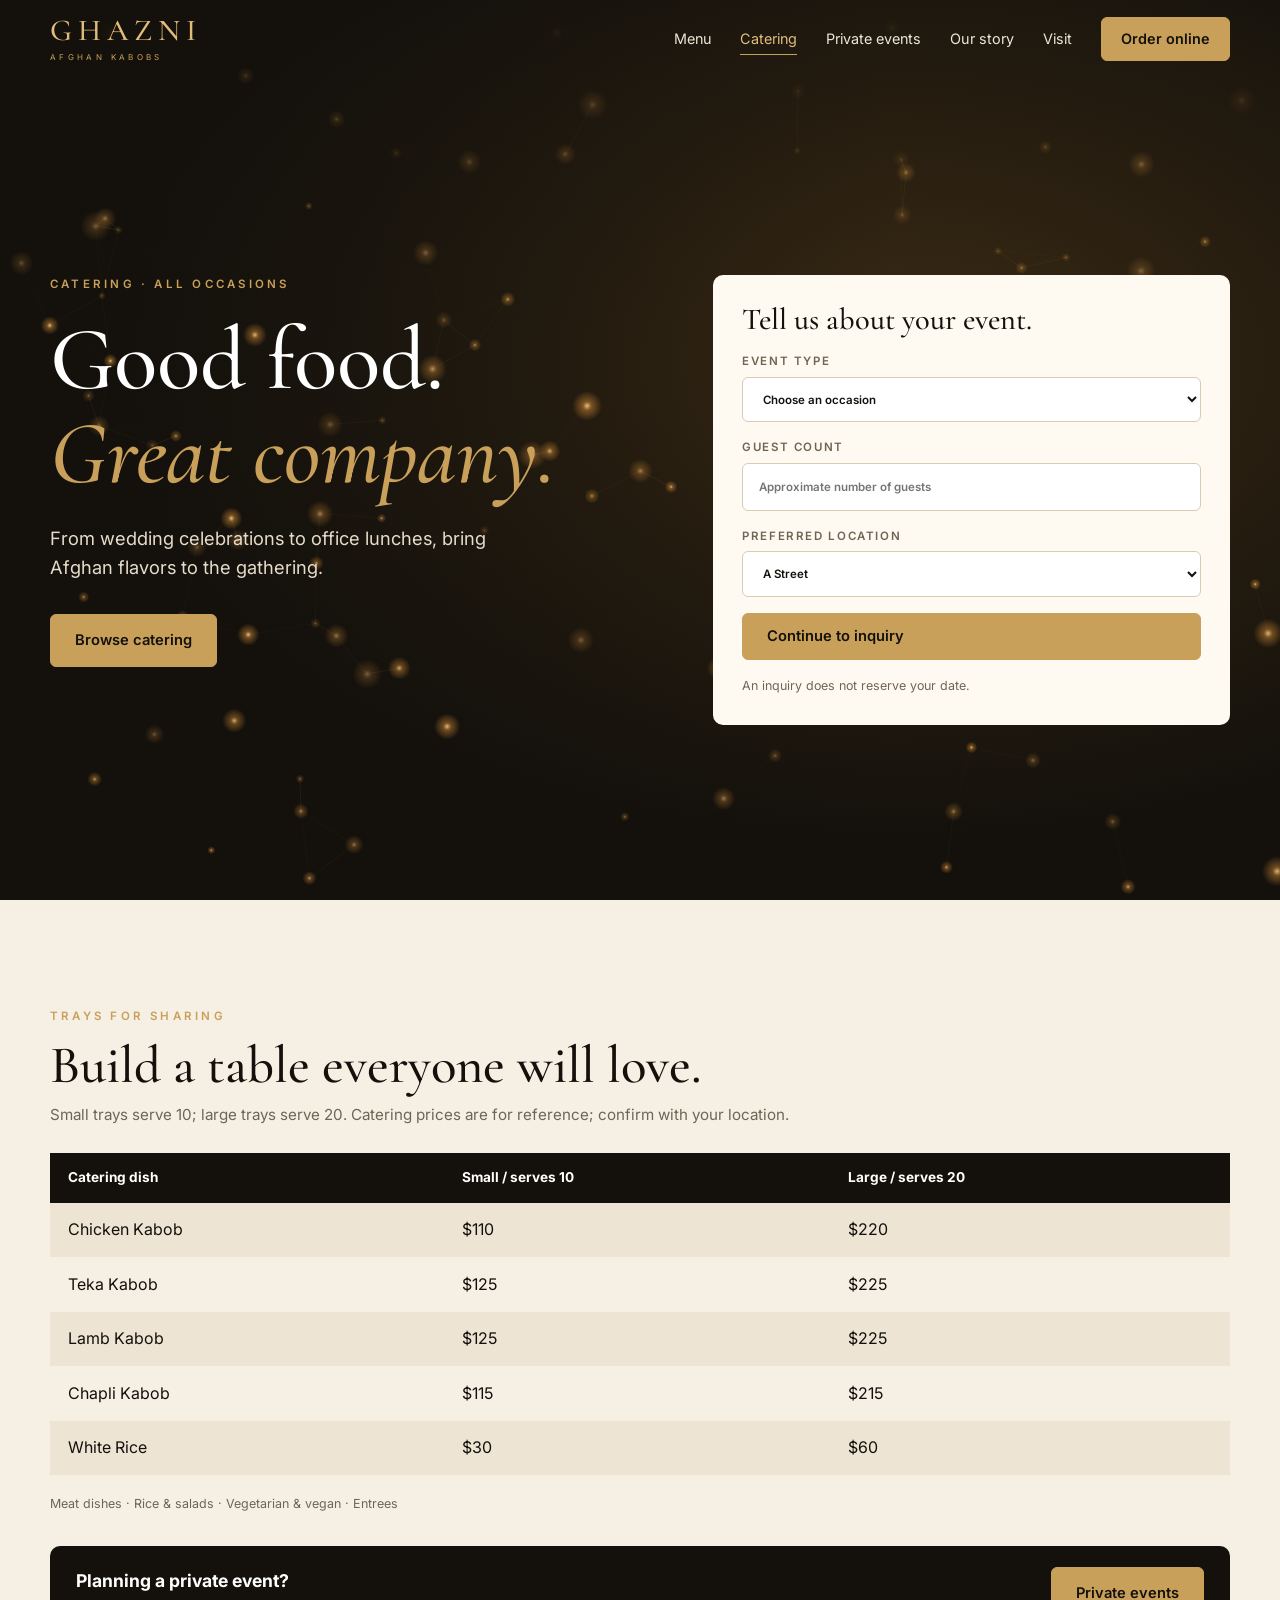
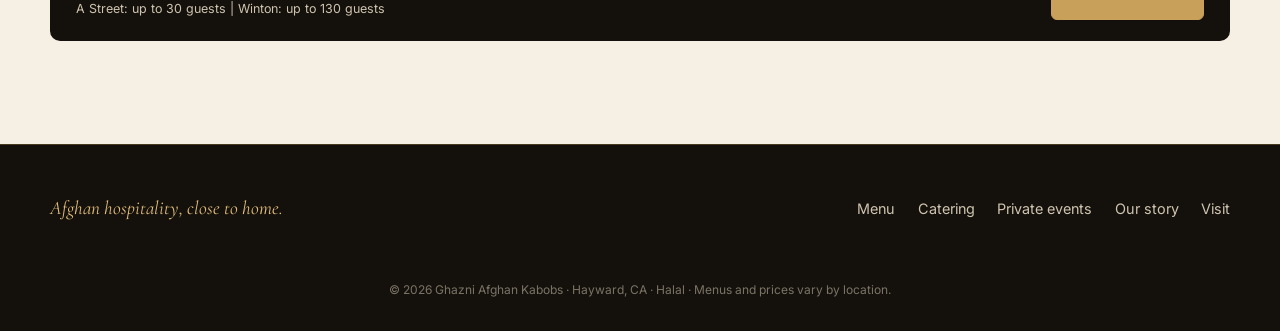
==== catering.html @ 8ced8636 "Build Ghazni Afghan Kabobs website: home, menu, catering, private events Co-Authored-By: Claude Sonn" ====
<!doctype html><html lang="en"><head><meta charset="utf-8"><meta name="viewport" content="width=device-width,initial-scale=1">
<title>Catering | Ghazni Afghan Kabobs, Hayward</title><meta name="description" content="Afghan catering for weddings, office lunches and family gatherings. Small trays serve 10, large trays serve 20."><meta name="theme-color" content="#14110c">
<link rel="preconnect" href="https://fonts.googleapis.com"><link rel="preconnect" href="https://fonts.gstatic.com" crossorigin>
<link href="https://fonts.googleapis.com/css2?family=Cormorant+Garamond:ital,wght@0,500;0,600;1,500&family=Inter:wght@400;500;600&display=swap" rel="stylesheet">
<link rel="icon" href="data:image/svg+xml,%3Csvg xmlns=%27http://www.w3.org/2000/svg%27 viewBox=%270 0 32 32%27%3E%3Crect width=%2732%27 height=%2732%27 rx=%276%27 fill=%27%2314110c%27/%3E%3Cpath d=%27M16 4l3 9 9 3-9 3-3 9-3-9-9-3 9-3z%27 fill=%27%23c9a05a%27/%3E%3C/svg%3E"><link rel="stylesheet" href="css/style.css"></head><body data-page="catering"><main id="main">
<section class="hero"><canvas id="bg" aria-hidden="true"></canvas><div class="wrap grid" style="align-items:start"><div><span class="eyebrow">Catering · All occasions</span><h1>Good food.<br><em class="g">Great company.</em></h1><p class="lead">From wedding celebrations to office lunches, bring Afghan flavors to the gathering.</p><a class="btn btn-gold" href="#trays">Browse catering</a></div>
<form class="form rv" id="f" action="mailto:" onsubmit="return go(event)"><h3>Tell us about your event.</h3><label>Event type<select id="ev" required><option value="">Choose an occasion</option><option>Wedding</option><option>Office lunch</option><option>Birthday</option><option>Graduation</option><option>Family gathering</option><option>Other</option></select></label>
<label>Guest count<input id="gc" type="number" min="1" placeholder="Approximate number of guests" required></label><label>Preferred location<select id="lc"><option value="astreet">A Street</option><option value="winton">Winton Avenue</option></select></label>
<button class="btn btn-gold" type="submit">Continue to inquiry</button><p class="fine" id="msg">An inquiry does not reserve your date.</p></form></div></section>
<section id="trays"><div class="wrap"><span class="eyebrow">Trays for sharing</span><h2 style="margin:.6rem 0">Build a table everyone will love.</h2><p class="fine" style="margin-bottom:1.6rem;font-size:.95rem">Small trays serve 10; large trays serve 20. Catering prices are for reference; confirm with your location.</p>
<div style="overflow-x:auto"><table class="tray"><thead><tr><th>Catering dish</th><th>Small / serves 10</th><th>Large / serves 20</th></tr></thead><tbody><tr><td>Chicken Kabob</td><td>$110</td><td>$220</td></tr><tr><td>Teka Kabob</td><td>$125</td><td>$225</td></tr><tr><td>Lamb Kabob</td><td>$125</td><td>$225</td></tr><tr><td>Chapli Kabob</td><td>$115</td><td>$215</td></tr><tr><td>White Rice</td><td>$30</td><td>$60</td></tr></tbody></table></div>
<p class="fine" style="margin-top:1.2rem">Meat dishes · Rice &amp; salads · Vegetarian &amp; vegan · Entrees</p>
<div class="cta-bar"><div><b>Planning a private event?</b><br><span class="fine" style="color:#cfc4b0">A Street: up to 30 guests | Winton: up to 130 guests</span></div><a class="btn btn-gold" href="private-events.html">Private events</a></div></div></section></main>
<script src="js/config.js"></script><script src="js/site.js"></script><script>
/* Opens the visitor's email app addressed to nobody yet; swap for a real form endpoint when the restaurant provides one. */
function go(e){e.preventDefault();const L=GHAZNI.locations[document.getElementById('lc').value];
 document.getElementById('msg').innerHTML='Great, now please call <a href="tel:'+L.tel.replace(/\D/g,'')+'"><b>'+L.tel+'</b></a> ('+L.name+') with your date. An inquiry does not reserve your date.';return false}
</script></body></html>
---- css/style.css ----
:root{--ink:#14110c;--ink2:#1d1810;--gold:#c9a05a;--gold2:#e2bd7a;--cream:#f6efe4;--sand:#ede4d4;--muted:#6f6556;--line:rgba(201,160,90,.28);--serif:'Cormorant Garamond',Georgia,serif;--sans:'Inter',system-ui,sans-serif;--r:10px}
*{box-sizing:border-box;margin:0;padding:0}
html{scroll-behavior:smooth}
body{font-family:var(--sans);background:var(--cream);color:var(--ink);line-height:1.6;-webkit-font-smoothing:antialiased}
img,svg{max-width:100%;display:block}a{color:inherit}
.wrap{width:min(1180px,100% - 40px);margin-inline:auto}
.eyebrow{font-size:.72rem;letter-spacing:.28em;text-transform:uppercase;color:var(--gold);font-weight:600}
h1,h2,h3{font-family:var(--serif);font-weight:500;line-height:1.05}
h1{font-size:clamp(2.8rem,7vw,5.6rem)}h2{font-size:clamp(2rem,4.5vw,3.3rem)}h3{font-size:1.7rem}
em.g{font-style:italic;color:var(--gold)}
.skip{position:absolute;left:-999px}.skip:focus{left:10px;top:10px;background:#fff;padding:8px;z-index:99}
/* buttons */
.btn{display:inline-flex;align-items:center;gap:.5rem;padding:.85rem 1.5rem;border-radius:6px;font-weight:600;font-size:.92rem;text-decoration:none;border:1px solid var(--gold);transition:.25s;cursor:pointer;font-family:var(--sans)}
.btn-gold{background:var(--gold);color:var(--ink)}.btn-gold:hover{background:var(--gold2);box-shadow:0 0 28px rgba(226,189,122,.45);transform:translateY(-2px)}
.btn-line{background:transparent;color:var(--gold2)}.btn-line:hover{background:rgba(201,160,90,.14)}
.light .btn-line{color:var(--ink);border-color:var(--ink)}
/* header */
.hdr{position:fixed;inset:0 0 auto;z-index:50;transition:.3s}
.hdr.solid{background:rgba(20,17,12,.88);backdrop-filter:blur(14px);border-bottom:1px solid var(--line)}
.hdr .wrap{display:flex;align-items:center;justify-content:space-between;height:78px}
.logo{text-decoration:none;color:var(--gold2);line-height:1}
.logo b{display:block;font-family:var(--serif);font-weight:500;font-size:1.9rem;letter-spacing:.2em}
.logo small{font-size:.5rem;letter-spacing:.42em;color:var(--gold)}
.nav{display:flex;gap:1.8rem;align-items:center}
.nav a{color:#efe6d5;text-decoration:none;font-size:.9rem;position:relative;padding:.3rem 0}
.nav a::after{content:"";position:absolute;left:0;bottom:0;height:1px;width:0;background:var(--gold);transition:.3s}
.nav a:hover::after,.nav a[aria-current]::after{width:100%}
.nav a[aria-current]{color:var(--gold2)}
.burger{display:none;background:none;border:0;width:44px;height:44px;cursor:pointer}
.burger span{display:block;width:24px;height:2px;background:var(--gold2);margin:5px auto;transition:.3s}
@media(max-width:900px){.burger{display:block}
.nav{position:fixed;inset:78px 0 auto;background:var(--ink);flex-direction:column;padding:1.5rem 20px 2rem;gap:1.2rem;transform:translateY(-130%);transition:.35s;border-bottom:1px solid var(--line)}
.nav.open{transform:none}.nav a{font-size:1.1rem}}
/* hero */
.hero{position:relative;min-height:100svh;background:radial-gradient(ellipse at 70% 40%,#3a2a14 0%,var(--ink) 62%);color:#fff;display:flex;align-items:center;overflow:hidden;isolation:isolate}
.hero.short{min-height:56svh;padding-top:90px}
#bg{position:absolute;inset:0;width:100%;height:100%;z-index:-1}
.hero::before{content:"";position:absolute;inset:0;z-index:-1;background:linear-gradient(90deg,rgba(20,17,12,.85),transparent 70%)}
.hero .grid{display:grid;grid-template-columns:1.1fr .9fr;gap:2rem;align-items:center;padding-top:100px}
.hero p.lead{font-size:1.15rem;color:#e6dccb;max-width:30rem;margin:1.4rem 0 2rem}
.hero .cta{display:flex;gap:.9rem;flex-wrap:wrap}
.hero .eyebrow{display:block;margin-bottom:1.2rem}
.star{width:min(440px,90%);margin-inline:auto;filter:drop-shadow(0 0 40px rgba(201,160,90,.35))}
.star .spin{transform-origin:200px 200px;animation:spin 90s linear infinite}
.star .spin2{transform-origin:200px 200px;animation:spin 140s linear infinite reverse}
@keyframes spin{to{transform:rotate(360deg)}}
.hud{position:absolute;right:20px;bottom:24px;font:500 .68rem/1.5 ui-monospace,monospace;color:var(--gold);opacity:.7;letter-spacing:.12em;text-align:right}
.hud i{display:inline-block;width:7px;height:7px;border-radius:50%;background:#6ad28a;margin-right:6px;box-shadow:0 0 8px #6ad28a;animation:pulse 2s infinite}
@keyframes pulse{50%{opacity:.3}}
@media(max-width:900px){.hero .grid{grid-template-columns:1fr}.star{width:220px;order:-1;margin:0}.hud{display:none}}
.strip{background:var(--ink2);border-block:1px solid var(--line);color:#e6dccb}
.strip .wrap{display:grid;grid-template-columns:repeat(3,1fr);text-align:center}
.strip div{padding:1.1rem;font-size:.88rem;border-right:1px solid var(--line)}.strip div:last-child{border:0}
.strip b{color:var(--gold2);font-weight:600}
@media(max-width:700px){.strip .wrap{grid-template-columns:1fr}.strip div{border:0;border-bottom:1px solid var(--line)}}
/* sections */
section{padding:clamp(3.5rem,8vw,6.5rem) 0}
.dark{background:var(--ink);color:#f2e9d8}
.sec-head{display:flex;justify-content:space-between;align-items:flex-end;gap:1rem;flex-wrap:wrap;margin-bottom:2.4rem}
.sec-head .eyebrow{display:block;margin-bottom:.8rem}
.link{color:var(--ink);font-weight:600;font-size:.9rem;text-decoration:underline;text-underline-offset:5px;text-decoration-color:var(--gold)}
.dark .link{color:var(--gold2)}
/* dish cards */
.dishes{display:grid;grid-template-columns:repeat(4,1fr);gap:1.4rem}
@media(max-width:900px){.dishes{grid-template-columns:repeat(2,1fr)}}@media(max-width:520px){.dishes{grid-template-columns:1fr}}
.dish{background:#fffaf1;border:1px solid #e5d9c3;border-radius:var(--r);overflow:hidden;transition:.3s}
.dish:hover{transform:translateY(-6px);box-shadow:0 18px 40px rgba(60,40,10,.18),0 0 0 1px var(--gold)}
.ph{aspect-ratio:4/3;position:relative;background:radial-gradient(circle at 50% 55%,#5a3c18,#1b140b 70%);display:grid;place-items:center;overflow:hidden}
.ph img{position:absolute;inset:0;width:100%;height:100%;object-fit:cover}
.ph svg{width:46%;opacity:.55;color:var(--gold)}
.dish .body{padding:1rem 1.1rem 1.2rem}
.row{display:flex;justify-content:space-between;gap:.6rem;align-items:baseline}
.dish h3{font-size:1.35rem}.price{font-weight:600;font-variant-numeric:tabular-nums}
.dish p{font-size:.86rem;color:var(--muted);margin-top:.2rem}
.tag{display:inline-block;margin-top:.55rem;font-size:.7rem;padding:.2rem .6rem;border-radius:99px;background:#dfe8d5;color:#40582f;font-weight:600}
.note{text-align:center;color:var(--muted);font-size:.82rem;margin-top:1.4rem}
/* promo split */
.split{display:grid;grid-template-columns:1fr 1fr}
.promo{position:relative;min-height:380px;padding:2.6rem;display:flex;flex-direction:column;justify-content:flex-end;gap:.6rem;color:#fff;overflow:hidden;background:radial-gradient(circle at 30% 20%,#4a3216,#14110c 70%)}
.promo:nth-child(2){background:radial-gradient(circle at 70% 20%,#3b2c22,#100d09 70%)}
.promo::before{content:"";position:absolute;inset:0;background:repeating-linear-gradient(45deg,transparent 0 22px,rgba(201,160,90,.06) 22px 23px),repeating-linear-gradient(-45deg,transparent 0 22px,rgba(201,160,90,.06) 22px 23px)}
.promo>*{position:relative}.promo p{color:#e0d5c2;max-width:26rem}.promo .meta{font-size:.78rem;color:var(--gold2);margin-top:.5rem}
@media(max-width:800px){.split{grid-template-columns:1fr}}
.story{text-align:center;background:var(--sand)}
.story p{max-width:36rem;margin:1rem auto 1.2rem;color:var(--muted)}
.orn{width:220px;margin:0 auto 1.4rem;color:var(--gold)}
/* location cards */
.locs{display:grid;grid-template-columns:1fr 1fr;gap:1.6rem}
@media(max-width:800px){.locs{grid-template-columns:1fr}}
.loc{background:#fffaf1;border:1px solid #e5d9c3;border-radius:var(--r);overflow:hidden;display:flex;flex-direction:column}
.loc .ph{aspect-ratio:16/8}
.loc .body{padding:1.5rem;display:flex;flex-direction:column;gap:.4rem;flex:1}
.loc h3{font-size:2rem}.loc address{font-style:normal;color:var(--muted)}
.loc .tel{font-weight:600;text-decoration:none}
.loc em{color:var(--muted)}
table.hrs{border-collapse:collapse;font-size:.88rem;margin:.6rem 0 1rem;width:100%}
.hrs td{padding:.28rem 0;border-bottom:1px dashed #e0d3bb}.hrs td:last-child{text-align:right}
.hrs tr.today{color:var(--gold);font-weight:700}
.open{display:inline-flex;gap:.45rem;align-items:center;font-size:.78rem;font-weight:600;margin-bottom:.3rem}
.open i{width:8px;height:8px;border-radius:50%;background:#aaa}.open.on i{background:#2fae5e;box-shadow:0 0 8px #2fae5e}.open.on{color:#1f7d44}
.actions{display:flex;gap:.7rem;flex-wrap:wrap;margin-top:auto}
.loc .btn-line{color:var(--ink);border-color:var(--ink)}
/* menu page */
.seg{display:inline-flex;border:1px solid var(--ink);border-radius:6px;overflow:hidden;margin:1.4rem 0}
.seg button{padding:.8rem 1.6rem;border:0;background:transparent;font:600 .92rem var(--sans);cursor:pointer}
.seg button[aria-pressed=true]{background:var(--ink);color:#fff}
.mgrid{display:grid;grid-template-columns:240px 1fr;gap:2.5rem;align-items:start}
@media(max-width:800px){.mgrid{grid-template-columns:1fr}}
.side{background:var(--sand);padding:1.2rem;border-radius:var(--r);position:sticky;top:96px}
@media(max-width:800px){.side{position:static;display:flex;gap:.5rem;overflow-x:auto}}
.side button{display:block;width:100%;text-align:left;padding:.7rem .9rem;border:0;background:transparent;border-radius:6px;font:500 .95rem var(--sans);cursor:pointer;white-space:nowrap}
.side button[aria-pressed=true]{background:var(--ink);color:#fff}
.search{width:100%;padding:.9rem 1rem;border:1px solid #d8ccb4;border-radius:6px;background:#fffaf1;font:inherit;margin-bottom:1.4rem}
.item{display:grid;grid-template-columns:96px 1fr auto;gap:1rem;padding:1.1rem 0;border-bottom:1px solid #ddd0b8;align-items:center}
.item .ph{aspect-ratio:1;border-radius:8px}
.item h3{font-size:1.45rem}.item p{color:var(--muted);font-size:.9rem}
@media(max-width:520px){.item{grid-template-columns:72px 1fr auto}}
.empty{padding:2rem 0;color:var(--muted)}
.cta-bar{background:var(--ink);color:#fff;border-radius:var(--r);padding:1.3rem 1.6rem;display:flex;justify-content:space-between;align-items:center;gap:1rem;flex-wrap:wrap;margin-top:2rem}
.cta-bar b{font-size:1.1rem}
/* tables, forms */
table.tray{width:100%;border-collapse:collapse}
.tray th{background:var(--ink);color:#fff;text-align:left;padding:.9rem 1.1rem;font-size:.85rem}
.tray td{padding:.9rem 1.1rem}.tray tbody tr:nth-child(odd){background:var(--sand)}
.form{background:#fffaf1;color:var(--ink);padding:1.8rem;border-radius:var(--r);display:grid;gap:1rem}
.form h3{font-size:1.9rem}
label{font-size:.72rem;letter-spacing:.14em;text-transform:uppercase;font-weight:600;color:var(--muted);display:grid;gap:.4rem}
input,select,textarea{padding:.85rem 1rem;border:1px solid #d8ccb4;border-radius:6px;font:inherit;background:#fff;color:var(--ink);width:100%}
input:focus,select:focus,textarea:focus,.btn:focus-visible,button:focus-visible,a:focus-visible{outline:2px solid var(--gold);outline-offset:2px}
.fine{font-size:.78rem;color:var(--muted)}
.cap{display:grid;grid-template-columns:1fr 1fr;gap:1.6rem}
@media(max-width:800px){.cap{grid-template-columns:1fr}}
.capc{background:var(--ink);color:#fff;border-radius:var(--r);padding:2.2rem;border:1px solid var(--line)}
.num{font-family:var(--serif);font-style:italic;font-size:6rem;line-height:1;color:var(--gold)}
.capc p{color:#d8cdb9;margin:.6rem 0 1.4rem}.capc .tel{display:block;font-weight:700;margin-bottom:.6rem}
.two{display:grid;grid-template-columns:1.1fr .9fr;gap:3rem;align-items:center}
@media(max-width:900px){.two{grid-template-columns:1fr}}
/* footer */
.ftr{background:var(--ink);color:#cfc4b0;padding:3rem 0 2rem;border-top:1px solid var(--line)}
.ftr .wrap{display:flex;justify-content:space-between;gap:2rem;flex-wrap:wrap;align-items:center}
.ftr nav{display:flex;gap:1.4rem;flex-wrap:wrap}.ftr a{text-decoration:none;font-size:.9rem}.ftr a:hover{color:var(--gold2)}
.ftr small{display:block;width:100%;text-align:center;opacity:.55;margin-top:1.5rem;font-size:.75rem}
.ftr em{font-family:var(--serif);font-size:1.2rem;color:var(--gold2)}
/* reveal */
.rv{opacity:0;transform:translateY(26px);transition:.8s cubic-bezier(.2,.7,.2,1)}.rv.in{opacity:1;transform:none}
/* mobile sticky order bar */
.mbar{display:none}
@media(max-width:700px){.mbar{display:flex;position:fixed;inset:auto 0 0;z-index:40;background:var(--ink);border-top:1px solid var(--line);padding:.7rem 16px;justify-content:space-between;align-items:center;color:#e6dccb;font-size:.85rem}body{padding-bottom:64px}}
@media(prefers-reduced-motion:reduce){*{animation:none!important;transition:none!important}.rv{opacity:1;transform:none}html{scroll-behavior:auto}}
.nav a.btn{padding:.6rem 1.2rem;color:var(--ink)}.nav a.btn::after{display:none}
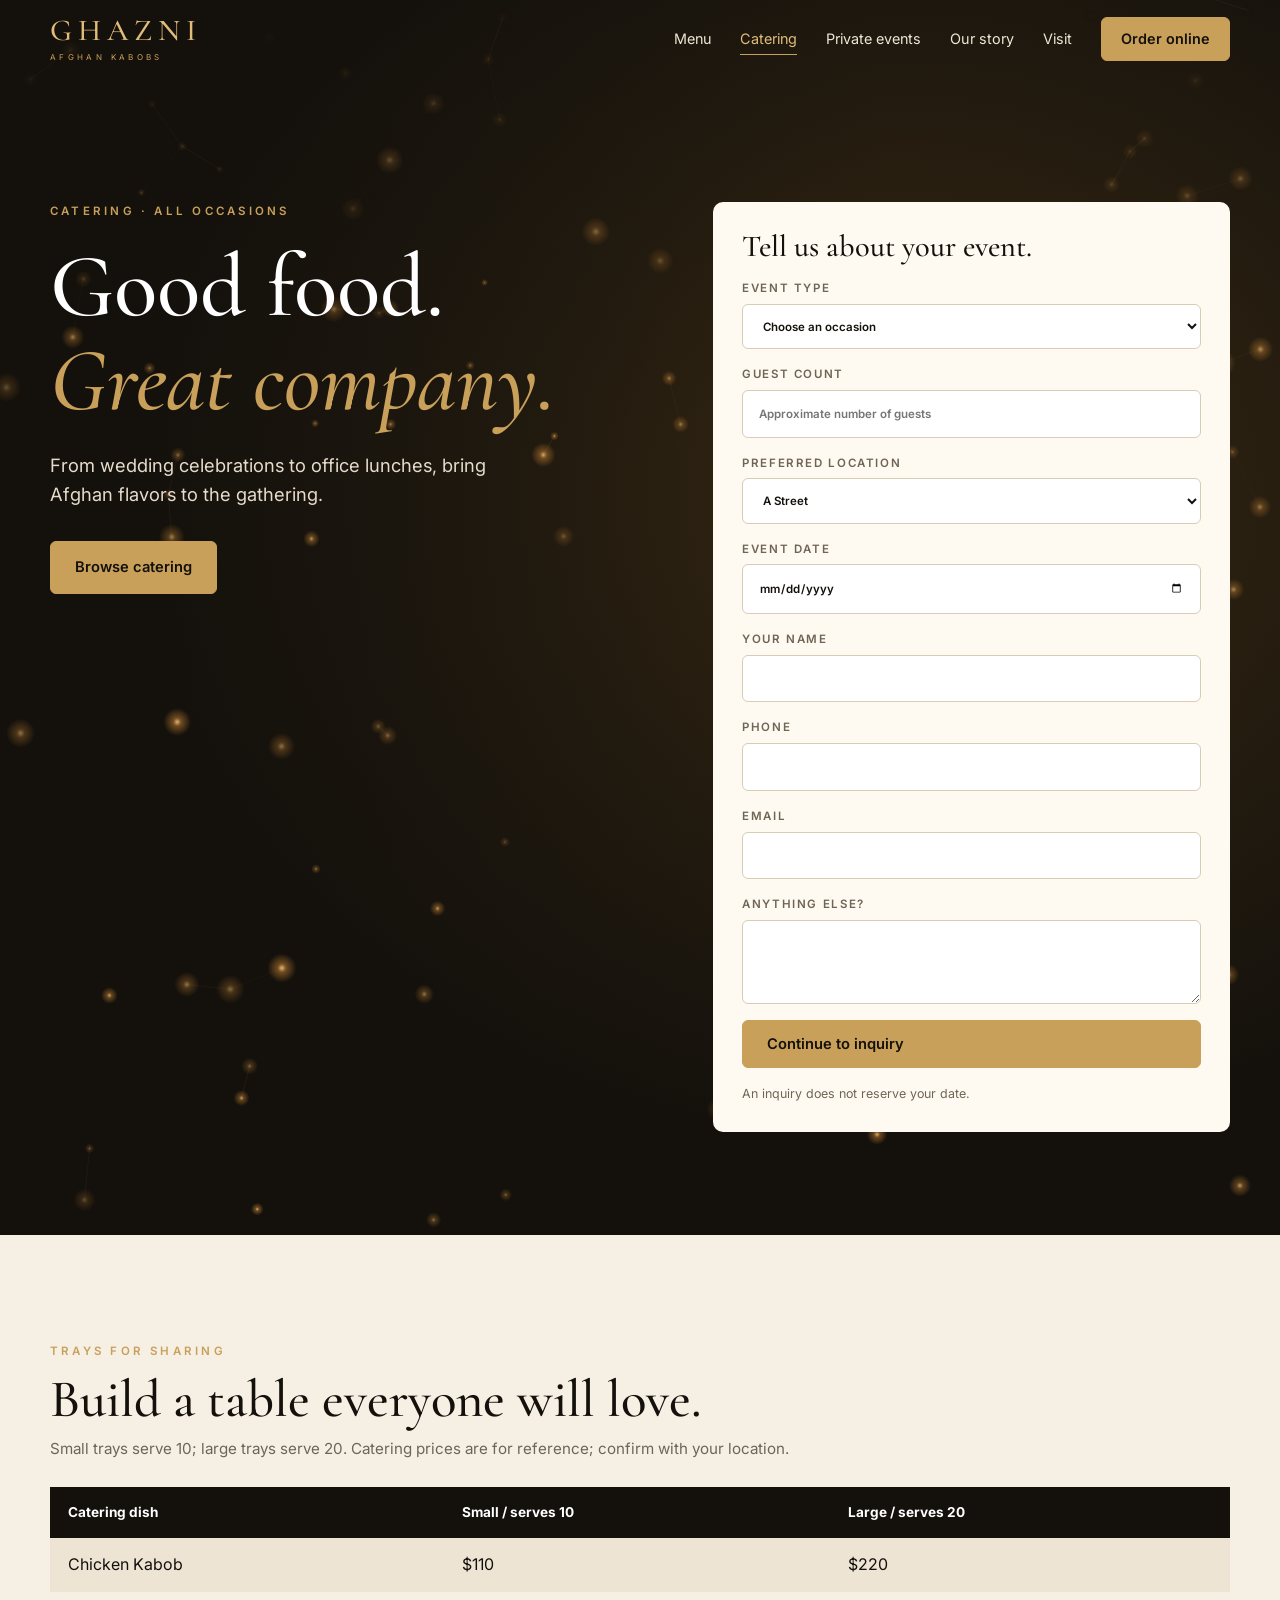
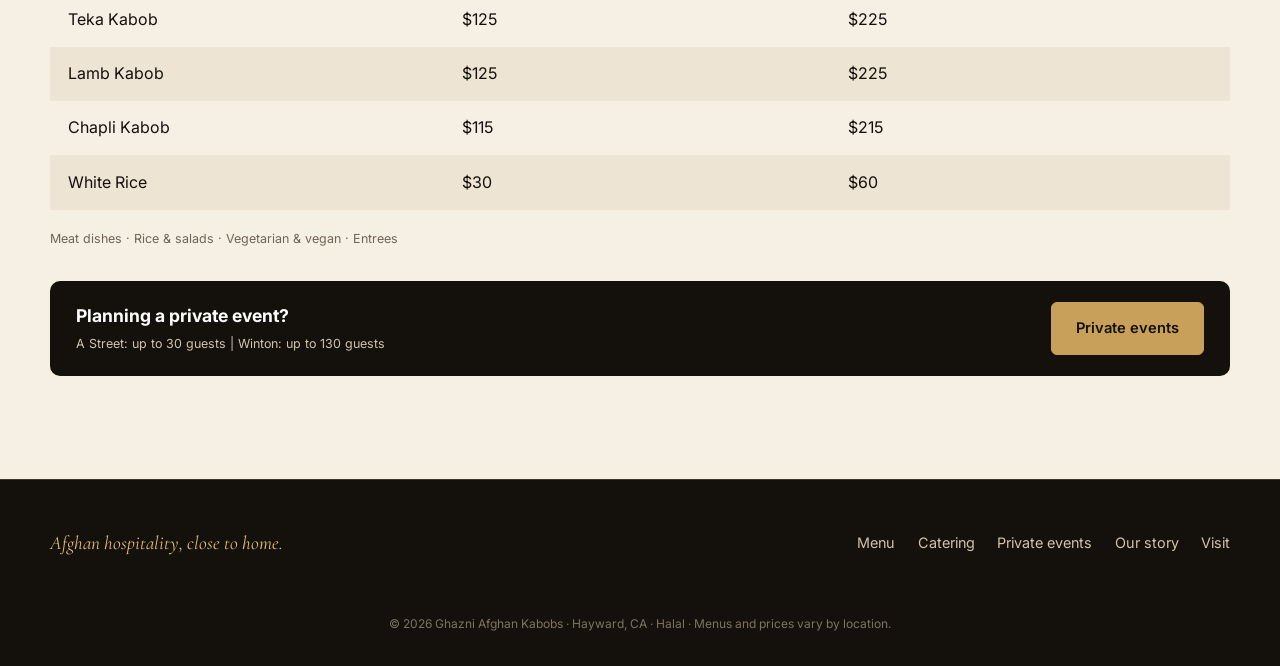
==== commit 773ab46a: "Add inquiry API with phone fallback and wire catering form to it Co-Authored-By: Claude Sonnet 5.5 <" ====
--- a/catering.html
+++ b/catering.html
@@ -4,15 +4,28 @@
 <link href="https://fonts.googleapis.com/css2?family=Cormorant+Garamond:ital,wght@0,500;0,600;1,500&family=Inter:wght@400;500;600&display=swap" rel="stylesheet">
 <link rel="icon" href="data:image/svg+xml,%3Csvg xmlns=%27http://www.w3.org/2000/svg%27 viewBox=%270 0 32 32%27%3E%3Crect width=%2732%27 height=%2732%27 rx=%276%27 fill=%27%2314110c%27/%3E%3Cpath d=%27M16 4l3 9 9 3-9 3-3 9-3-9-9-3 9-3z%27 fill=%27%23c9a05a%27/%3E%3C/svg%3E"><link rel="stylesheet" href="css/style.css"></head><body data-page="catering"><main id="main">
 <section class="hero"><canvas id="bg" aria-hidden="true"></canvas><div class="wrap grid" style="align-items:start"><div><span class="eyebrow">Catering · All occasions</span><h1>Good food.<br><em class="g">Great company.</em></h1><p class="lead">From wedding celebrations to office lunches, bring Afghan flavors to the gathering.</p><a class="btn btn-gold" href="#trays">Browse catering</a></div>
-<form class="form rv" id="f" action="mailto:" onsubmit="return go(event)"><h3>Tell us about your event.</h3><label>Event type<select id="ev" required><option value="">Choose an occasion</option><option>Wedding</option><option>Office lunch</option><option>Birthday</option><option>Graduation</option><option>Family gathering</option><option>Other</option></select></label>
-<label>Guest count<input id="gc" type="number" min="1" placeholder="Approximate number of guests" required></label><label>Preferred location<select id="lc"><option value="astreet">A Street</option><option value="winton">Winton Avenue</option></select></label>
-<button class="btn btn-gold" type="submit">Continue to inquiry</button><p class="fine" id="msg">An inquiry does not reserve your date.</p></form></div></section>
+<form class="form rv" id="f" onsubmit="return go(event)"><h3>Tell us about your event.</h3>
+<label>Event type<select id="ev" required><option value="">Choose an occasion</option><option>Wedding</option><option>Office lunch</option><option>Birthday</option><option>Graduation</option><option>Family gathering</option><option>Other</option></select></label>
+<label>Guest count<input id="gc" type="number" min="1" placeholder="Approximate number of guests" required></label>
+<label>Preferred location<select id="lc"><option value="astreet">A Street</option><option value="winton">Winton Avenue</option></select></label>
+<label>Event date<input id="dt" type="date"></label>
+<label>Your name<input id="nm" autocomplete="name" required></label>
+<label>Phone<input id="ph" type="tel" autocomplete="tel" required></label>
+<label>Email<input id="em" type="email" autocomplete="email" required></label>
+<label>Anything else?<textarea id="dd" rows="3"></textarea></label>
+<input id="co" tabindex="-1" autocomplete="off" aria-hidden="true" style="position:absolute;left:-9999px">
+<button class="btn btn-gold" type="submit">Continue to inquiry</button><p class="fine" id="msg" role="status">An inquiry does not reserve your date.</p></form></div></section>
 <section id="trays"><div class="wrap"><span class="eyebrow">Trays for sharing</span><h2 style="margin:.6rem 0">Build a table everyone will love.</h2><p class="fine" style="margin-bottom:1.6rem;font-size:.95rem">Small trays serve 10; large trays serve 20. Catering prices are for reference; confirm with your location.</p>
 <div style="overflow-x:auto"><table class="tray"><thead><tr><th>Catering dish</th><th>Small / serves 10</th><th>Large / serves 20</th></tr></thead><tbody><tr><td>Chicken Kabob</td><td>$110</td><td>$220</td></tr><tr><td>Teka Kabob</td><td>$125</td><td>$225</td></tr><tr><td>Lamb Kabob</td><td>$125</td><td>$225</td></tr><tr><td>Chapli Kabob</td><td>$115</td><td>$215</td></tr><tr><td>White Rice</td><td>$30</td><td>$60</td></tr></tbody></table></div>
 <p class="fine" style="margin-top:1.2rem">Meat dishes · Rice &amp; salads · Vegetarian &amp; vegan · Entrees</p>
 <div class="cta-bar"><div><b>Planning a private event?</b><br><span class="fine" style="color:#cfc4b0">A Street: up to 30 guests | Winton: up to 130 guests</span></div><a class="btn btn-gold" href="private-events.html">Private events</a></div></div></section></main>
 <script src="js/config.js"></script><script src="js/site.js"></script><script>
-/* Opens the visitor's email app addressed to nobody yet; swap for a real form endpoint when the restaurant provides one. */
-function go(e){e.preventDefault();const L=GHAZNI.locations[document.getElementById('lc').value];
- document.getElementById('msg').innerHTML='Great, now please call <a href="tel:'+L.tel.replace(/\D/g,'')+'"><b>'+L.tel+'</b></a> ('+L.name+') with your date. An inquiry does not reserve your date.';return false}
+async function go(e){e.preventDefault();const $=i=>document.getElementById(i),m=$('msg'),L=GHAZNI.locations[$('lc').value],btn=e.target.querySelector('button');
+ const tel='<a href="tel:'+L.tel.replace(/\D/g,'')+'"><b>'+L.tel+'</b></a>';btn.disabled=true;m.textContent='Sending…';
+ try{const r=await fetch('/api/inquiry',{method:'POST',headers:{'Content-Type':'application/json'},body:JSON.stringify({name:$('nm').value,phone:$('ph').value,email:$('em').value,type:$('ev').value,guests:$('gc').value,location:L.name,date:$('dt').value,details:$('dd').value,company:$('co').value})});
+  if(r.ok){m.innerHTML='Thank you! We received your inquiry and will reach out soon. An inquiry does not reserve your date.';e.target.reset();}
+  else if(r.status===400){m.textContent=(await r.json()).error;}
+  else m.innerHTML='We could not send that online. Please call '+L.name+' at '+tel+'. An inquiry does not reserve your date.';
+ }catch{m.innerHTML='We could not send that online. Please call '+L.name+' at '+tel+'.';}
+ btn.disabled=false;return false}
 </script></body></html>
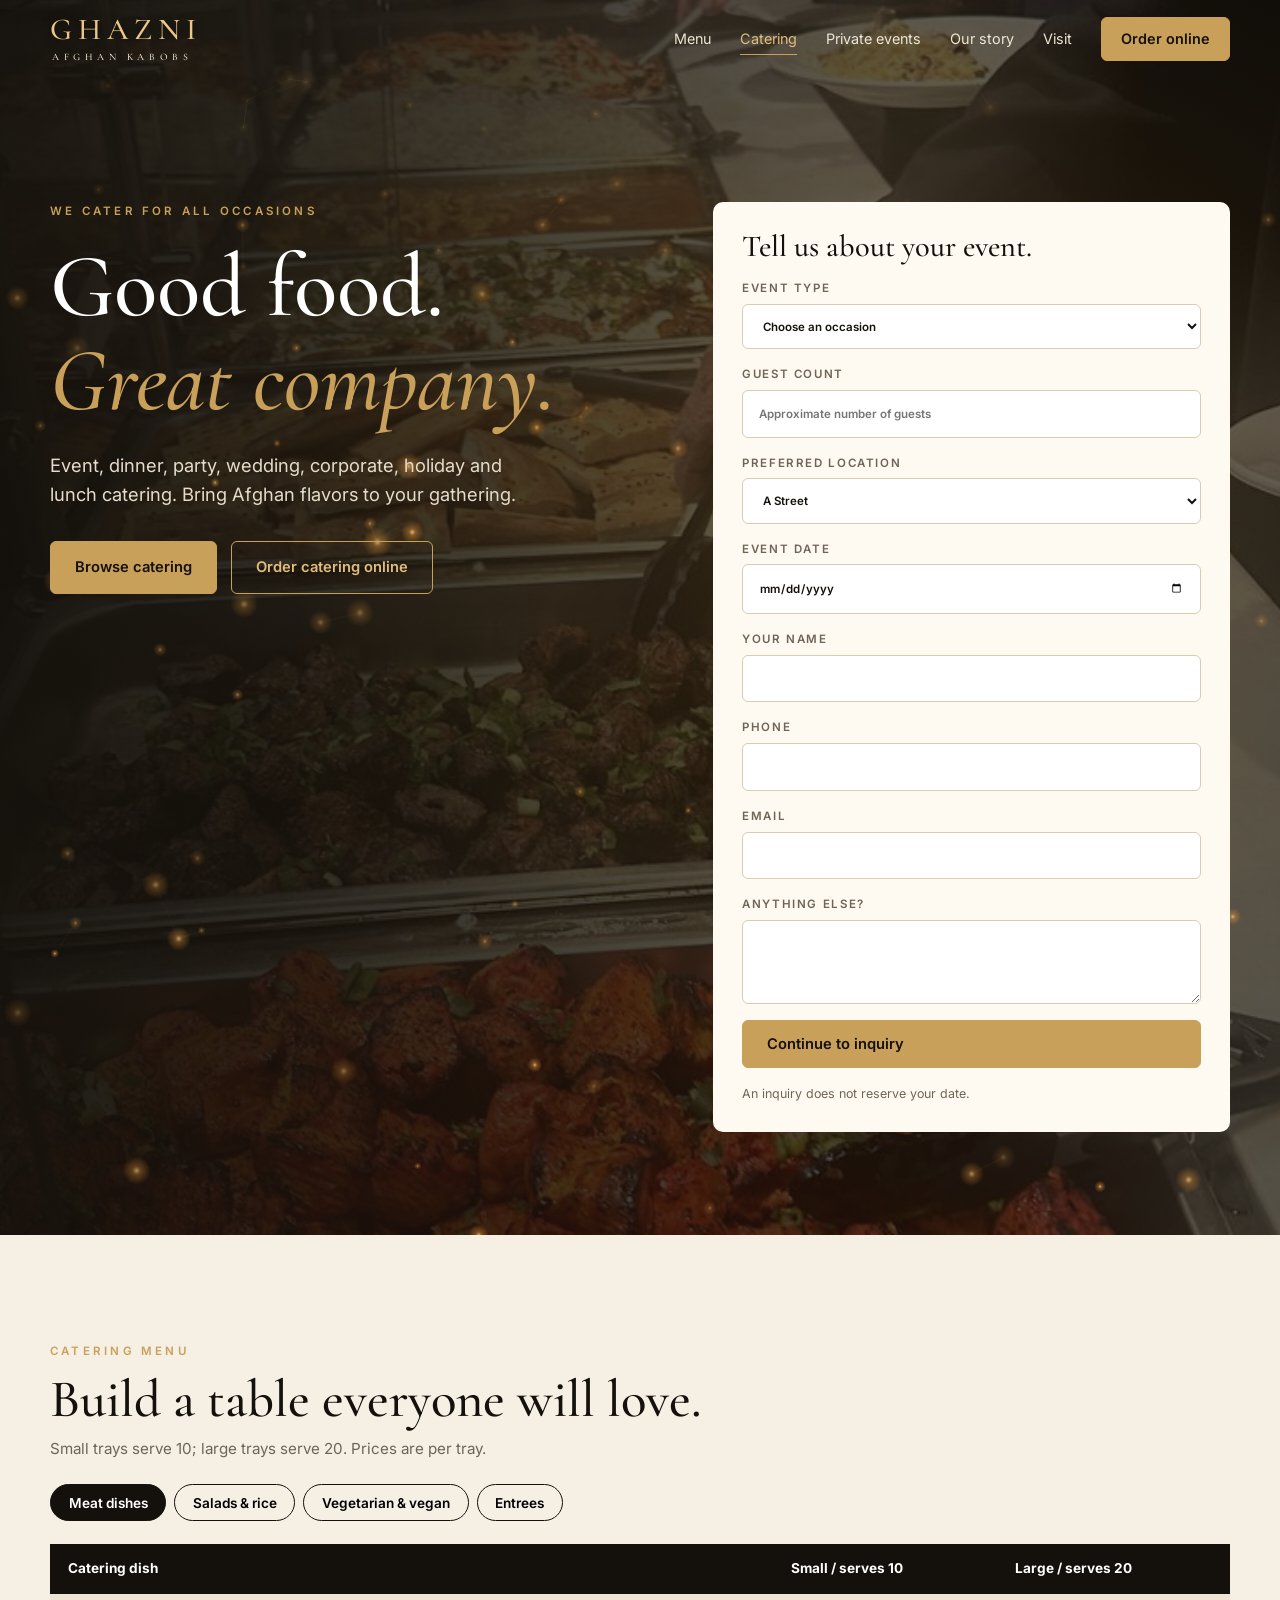
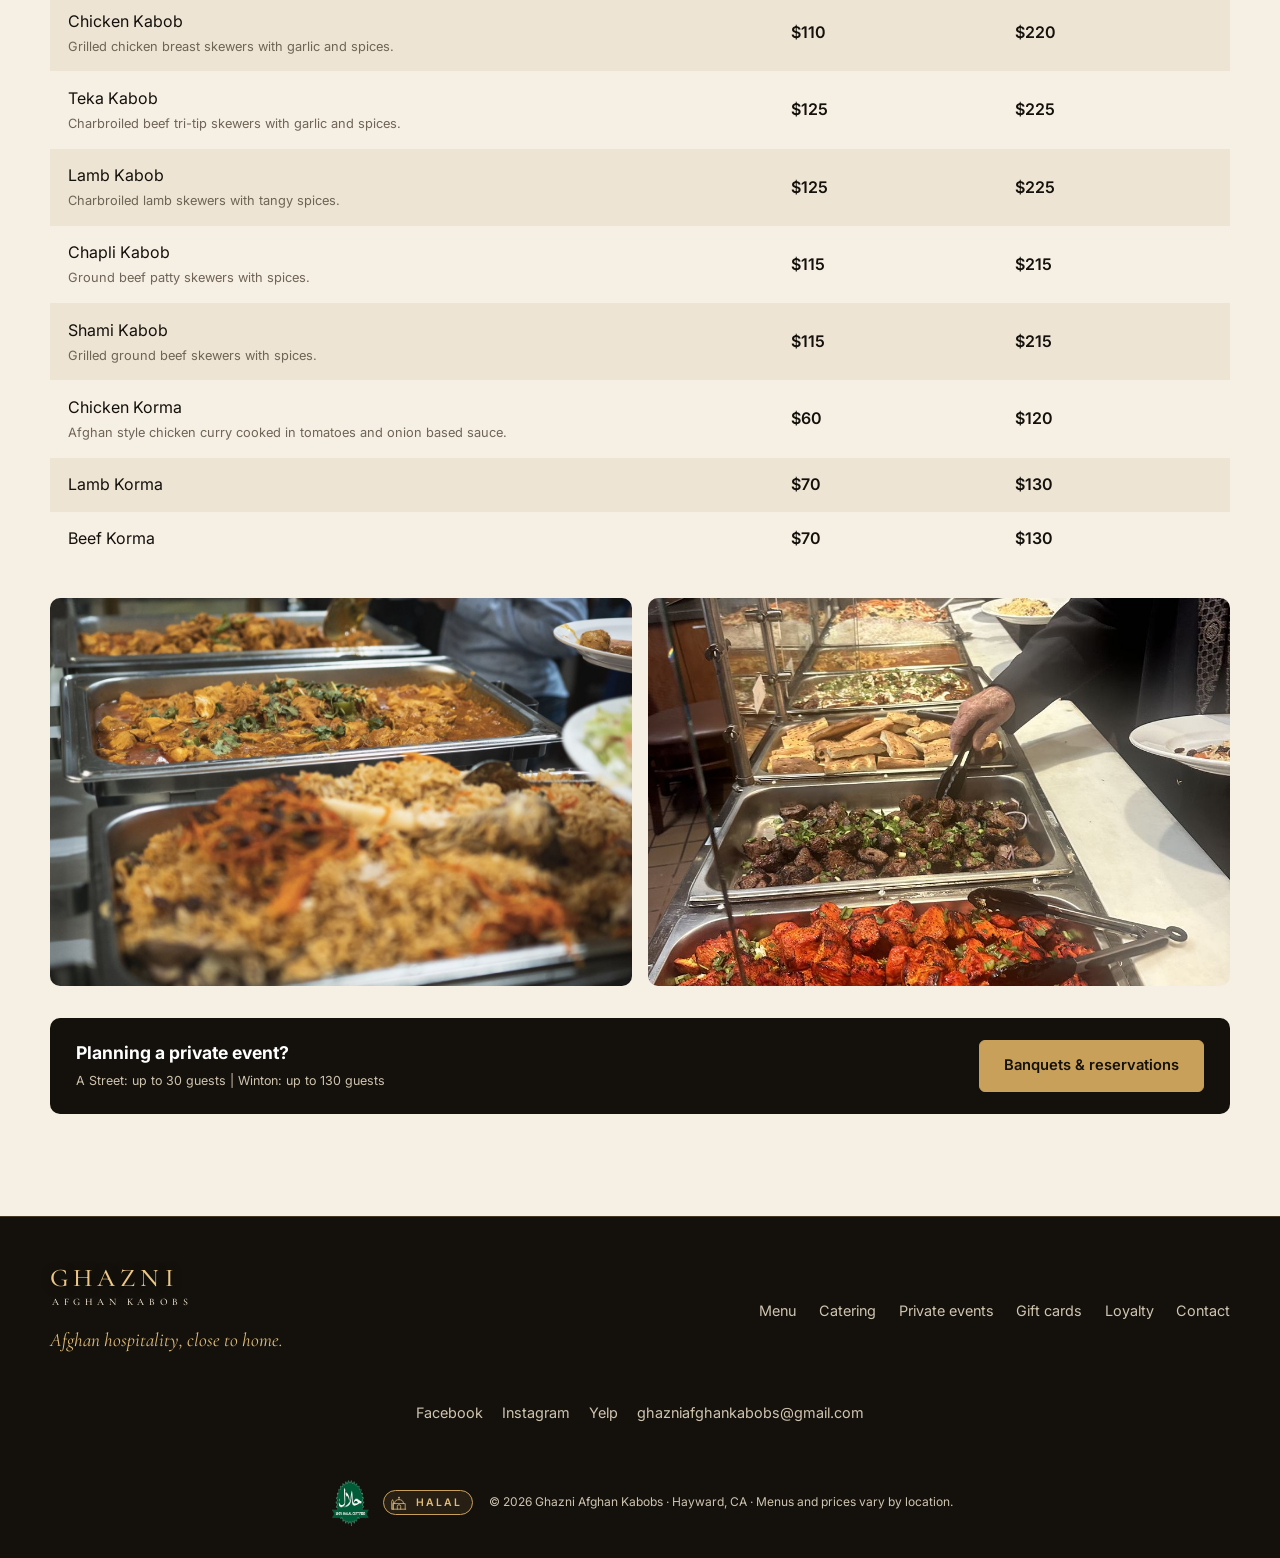
==== commit e4fe58d0: "Rebuild content from live ghazniafghankabobs.com: full menu, catering trays, real hours, banquets, s" ====
--- a/catering.html
+++ b/catering.html
@@ -1,11 +1,11 @@
 <!doctype html><html lang="en"><head><meta charset="utf-8"><meta name="viewport" content="width=device-width,initial-scale=1">
-<title>Catering | Ghazni Afghan Kabobs, Hayward</title><meta name="description" content="Afghan catering for weddings, office lunches and family gatherings. Small trays serve 10, large trays serve 20."><meta name="theme-color" content="#14110c">
+<title>Catering | Ghazni Afghan Kabobs, Hayward</title><meta name="description" content="Afghan catering for weddings, corporate events, holidays and family gatherings. Small trays serve 10, large trays serve 20."><meta name="theme-color" content="#14110c"><meta name="robots" content="noindex">
 <link rel="preconnect" href="https://fonts.googleapis.com"><link rel="preconnect" href="https://fonts.gstatic.com" crossorigin>
 <link href="https://fonts.googleapis.com/css2?family=Cormorant+Garamond:ital,wght@0,500;0,600;1,500&family=Inter:wght@400;500;600&display=swap" rel="stylesheet">
 <link rel="icon" href="data:image/svg+xml,%3Csvg xmlns=%27http://www.w3.org/2000/svg%27 viewBox=%270 0 32 32%27%3E%3Crect width=%2732%27 height=%2732%27 rx=%276%27 fill=%27%2314110c%27/%3E%3Cpath d=%27M16 4l3 9 9 3-9 3-3 9-3-9-9-3 9-3z%27 fill=%27%23c9a05a%27/%3E%3C/svg%3E"><link rel="stylesheet" href="css/style.css"></head><body data-page="catering"><main id="main">
-<section class="hero"><canvas id="bg" aria-hidden="true"></canvas><div class="wrap grid" style="align-items:start"><div><span class="eyebrow">Catering · All occasions</span><h1>Good food.<br><em class="g">Great company.</em></h1><p class="lead">From wedding celebrations to office lunches, bring Afghan flavors to the gathering.</p><a class="btn btn-gold" href="#trays">Browse catering</a></div>
+<section class="hero"><div class="bgphoto" data-photo="buffet,1000,700"></div><canvas id="bg" aria-hidden="true"></canvas><div class="wrap grid" style="align-items:start"><div><span class="eyebrow">We cater for all occasions</span><h1>Good food.<br><em class="g">Great company.</em></h1><p class="lead">Event, dinner, party, wedding, corporate, holiday and lunch catering. Bring Afghan flavors to your gathering.</p><div class="cta"><a class="btn btn-gold" href="#trays">Browse catering</a><a class="btn btn-line" id="co" target="_blank" rel="noopener" href="#">Order catering online</a></div></div>
 <form class="form rv" id="f" onsubmit="return go(event)"><h3>Tell us about your event.</h3>
-<label>Event type<select id="ev" required><option value="">Choose an occasion</option><option>Wedding</option><option>Office lunch</option><option>Birthday</option><option>Graduation</option><option>Family gathering</option><option>Other</option></select></label>
+<label>Event type<select id="ev" required><option value="">Choose an occasion</option><option>Wedding</option><option>Corporate</option><option>Holiday</option><option>Lunch</option><option>Birthday</option><option>Family gathering</option><option>Other</option></select></label>
 <label>Guest count<input id="gc" type="number" min="1" placeholder="Approximate number of guests" required></label>
 <label>Preferred location<select id="lc"><option value="astreet">A Street</option><option value="winton">Winton Avenue</option></select></label>
 <label>Event date<input id="dt" type="date"></label>
@@ -13,16 +13,20 @@
 <label>Phone<input id="ph" type="tel" autocomplete="tel" required></label>
 <label>Email<input id="em" type="email" autocomplete="email" required></label>
 <label>Anything else?<textarea id="dd" rows="3"></textarea></label>
-<input id="co" tabindex="-1" autocomplete="off" aria-hidden="true" style="position:absolute;left:-9999px">
+<input id="co2" tabindex="-1" autocomplete="off" aria-hidden="true" style="position:absolute;left:-9999px">
 <button class="btn btn-gold" type="submit">Continue to inquiry</button><p class="fine" id="msg" role="status">An inquiry does not reserve your date.</p></form></div></section>
-<section id="trays"><div class="wrap"><span class="eyebrow">Trays for sharing</span><h2 style="margin:.6rem 0">Build a table everyone will love.</h2><p class="fine" style="margin-bottom:1.6rem;font-size:.95rem">Small trays serve 10; large trays serve 20. Catering prices are for reference; confirm with your location.</p>
-<div style="overflow-x:auto"><table class="tray"><thead><tr><th>Catering dish</th><th>Small / serves 10</th><th>Large / serves 20</th></tr></thead><tbody><tr><td>Chicken Kabob</td><td>$110</td><td>$220</td></tr><tr><td>Teka Kabob</td><td>$125</td><td>$225</td></tr><tr><td>Lamb Kabob</td><td>$125</td><td>$225</td></tr><tr><td>Chapli Kabob</td><td>$115</td><td>$215</td></tr><tr><td>White Rice</td><td>$30</td><td>$60</td></tr></tbody></table></div>
-<p class="fine" style="margin-top:1.2rem">Meat dishes · Rice &amp; salads · Vegetarian &amp; vegan · Entrees</p>
-<div class="cta-bar"><div><b>Planning a private event?</b><br><span class="fine" style="color:#cfc4b0">A Street: up to 30 guests | Winton: up to 130 guests</span></div><a class="btn btn-gold" href="private-events.html">Private events</a></div></div></section></main>
+<section id="trays"><div class="wrap"><span class="eyebrow">Catering menu</span><h2 style="margin:.6rem 0">Build a table everyone will love.</h2><p class="fine" style="font-size:.95rem">Small trays serve 10; large trays serve 20. Prices are per tray.</p>
+<div class="catbar" id="catbar" role="group" aria-label="Catering categories"></div><div style="overflow-x:auto"><table class="tray"><thead><tr><th>Catering dish</th><th>Small / serves 10</th><th>Large / serves 20</th></tr></thead><tbody id="tb"></tbody></table></div>
+<div class="phgrid"><img data-photo="trays,1400,900" width="1400" height="900" loading="lazy" alt="Catering trays"><img data-photo="buffet,1000,700" width="1000" height="700" loading="lazy" alt="Catered buffet"></div>
+<div class="cta-bar"><div><b>Planning a private event?</b><br><span class="fine" style="color:#cfc4b0">A Street: up to 30 guests | Winton: up to 130 guests</span></div><a class="btn btn-gold" href="private-events.html">Banquets &amp; reservations</a></div></div></section></main>
 <script src="js/config.js"></script><script src="js/site.js"></script><script>
-async function go(e){e.preventDefault();const $=i=>document.getElementById(i),m=$('msg'),L=GHAZNI.locations[$('lc').value],btn=e.target.querySelector('button');
+const G=GHAZNI;document.getElementById('co').href=G.cateringOrderUrl;let cur=G.catering[0].cat;
+function draw(){document.getElementById('catbar').innerHTML=G.catering.map(c=>'<button aria-pressed="'+(c.cat===cur)+'" data-k="'+c.cat+'">'+c.cat+'</button>').join('');
+ document.getElementById('tb').innerHTML=G.catering.find(c=>c.cat===cur).items.map(i=>'<tr><td>'+i[0]+(i[1]?'<small>'+i[1]+'</small>':'')+'</td><td>$'+i[2]+'</td><td>$'+i[3]+'</td></tr>').join('')}
+document.addEventListener('click',e=>{const b=e.target.closest('[data-k]');if(b){cur=b.dataset.k;draw()}});draw();
+async function go(e){e.preventDefault();const $=i=>document.getElementById(i),m=$('msg'),L=G.locations[$('lc').value],btn=e.target.querySelector('button[type=submit]');
  const tel='<a href="tel:'+L.tel.replace(/\D/g,'')+'"><b>'+L.tel+'</b></a>';btn.disabled=true;m.textContent='Sending…';
- try{const r=await fetch('/api/inquiry',{method:'POST',headers:{'Content-Type':'application/json'},body:JSON.stringify({name:$('nm').value,phone:$('ph').value,email:$('em').value,type:$('ev').value,guests:$('gc').value,location:L.name,date:$('dt').value,details:$('dd').value,company:$('co').value})});
+ try{const r=await fetch('/api/inquiry',{method:'POST',headers:{'Content-Type':'application/json'},body:JSON.stringify({name:$('nm').value,phone:$('ph').value,email:$('em').value,type:$('ev').value,guests:$('gc').value,location:L.name,date:$('dt').value,details:$('dd').value,company:$('co2').value})});
   if(r.ok){m.innerHTML='Thank you! We received your inquiry and will reach out soon. An inquiry does not reserve your date.';e.target.reset();}
   else if(r.status===400){m.textContent=(await r.json()).error;}
   else m.innerHTML='We could not send that online. Please call '+L.name+' at '+tel+'. An inquiry does not reserve your date.';
--- a/css/style.css
+++ b/css/style.css
@@ -20,7 +20,8 @@
 .hdr .wrap{display:flex;align-items:center;justify-content:space-between;height:78px}
 .logo{text-decoration:none;color:var(--gold2);line-height:1}
 .logo b{display:block;font-family:var(--serif);font-weight:500;font-size:1.9rem;letter-spacing:.2em}
-.logo small{font-size:.5rem;letter-spacing:.42em;color:var(--gold)}
+.logo b{color:#ecc785;text-shadow:0 1px 10px rgba(0,0,0,.5)}
+.logo small{display:block;margin-top:.45rem;font-family:var(--serif);font-weight:500;font-size:.62rem;letter-spacing:.46em;color:#f1e7d3;padding-left:.2em}
 .nav{display:flex;gap:1.8rem;align-items:center}
 .nav a{color:#efe6d5;text-decoration:none;font-size:.9rem;position:relative;padding:.3rem 0}
 .nav a::after{content:"";position:absolute;left:0;bottom:0;height:1px;width:0;background:var(--gold);transition:.3s}
@@ -139,7 +140,7 @@
 .ftr{background:var(--ink);color:#cfc4b0;padding:3rem 0 2rem;border-top:1px solid var(--line)}
 .ftr .wrap{display:flex;justify-content:space-between;gap:2rem;flex-wrap:wrap;align-items:center}
 .ftr nav{display:flex;gap:1.4rem;flex-wrap:wrap}.ftr a{text-decoration:none;font-size:.9rem}.ftr a:hover{color:var(--gold2)}
-.ftr small{display:block;width:100%;text-align:center;opacity:.55;margin-top:1.5rem;font-size:.75rem}
+.ftr .wrap>small{display:block;width:100%;text-align:center;margin-top:1.5rem;font-size:.75rem}
 .ftr em{font-family:var(--serif);font-size:1.2rem;color:var(--gold2)}
 /* reveal */
 .rv{opacity:0;transform:translateY(26px);transition:.8s cubic-bezier(.2,.7,.2,1)}.rv.in{opacity:1;transform:none}
@@ -148,3 +149,62 @@
 @media(max-width:700px){.mbar{display:flex;position:fixed;inset:auto 0 0;z-index:40;background:var(--ink);border-top:1px solid var(--line);padding:.7rem 16px;justify-content:space-between;align-items:center;color:#e6dccb;font-size:.85rem}body{padding-bottom:64px}}
 @media(prefers-reduced-motion:reduce){*{animation:none!important;transition:none!important}.rv{opacity:1;transform:none}html{scroll-behavior:auto}}
 .nav a.btn{padding:.6rem 1.2rem;color:var(--ink)}.nav a.btn::after{display:none}
+
+.strip div{display:flex;align-items:center;justify-content:center;gap:.8rem}
+.strip svg{width:26px;height:26px;color:var(--gold);flex:none}
+.halal-badge{display:inline-flex;align-items:center;gap:.5rem;margin:0 0 1.2rem 0;padding:.3rem .8rem .3rem .6rem;border:1px solid var(--gold);border-radius:99px;color:var(--gold2);font-size:.72rem;letter-spacing:.2em;text-transform:uppercase;font-weight:600;vertical-align:middle;background:rgba(201,160,90,.1)}
+.halal-badge svg{width:18px;height:18px}
+.halal-badge.sm{margin:0 .8rem 0 0;padding:.15rem .6rem .15rem .4rem;font-size:.65rem;opacity:1}
+.ftr .logo{display:inline-block}.ftr .logo b{font-size:1.6rem}.ftr em{display:inline-block;margin-top:.8rem}
+@media(max-width:700px){.strip div{justify-content:flex-start;padding-left:2rem}}
+/* ===== real-content additions ===== */
+.hero-seal{display:flex;align-items:center;gap:1rem;margin-top:2rem;color:#d8cdb9;font-size:.82rem}
+.hero-seal img{width:64px;height:64px;filter:drop-shadow(0 4px 14px rgba(0,0,0,.5))}
+.plate{position:relative;width:min(470px,92%);aspect-ratio:1;margin-inline:auto}
+.plate img.food{position:absolute;inset:14%;width:72%;height:72%;border-radius:50%;object-fit:cover;box-shadow:0 20px 70px rgba(0,0,0,.65),0 0 0 2px rgba(201,160,90,.55);animation:float 9s ease-in-out infinite}
+.plate .star{position:absolute;inset:0;width:100%;height:100%}
+@keyframes float{50%{transform:translateY(-10px) scale(1.015)}}
+.bgphoto{position:absolute;inset:0;z-index:-2;background-size:cover;background-position:center;opacity:.28;animation:kb 28s ease-in-out infinite alternate}
+@keyframes kb{from{transform:scale(1)}to{transform:scale(1.12) translate(-1.5%,-1%)}}
+@media(max-width:900px){.plate{width:240px;margin:0}}
+.dish .ph{aspect-ratio:4/3}
+.promo .bgimg{position:absolute;inset:0;background-size:cover;background-position:center;opacity:.38;transition:.6s}
+.promo:hover .bgimg{opacity:.5;transform:scale(1.04)}
+.promo::before{z-index:1;opacity:.5}.promo>*{z-index:2}
+.promo::after{content:"";position:absolute;inset:0;background:linear-gradient(0deg,rgba(20,17,12,.85),transparent 70%)}
+.reviews{display:grid;grid-template-columns:repeat(3,1fr);gap:1.4rem;margin-top:3rem;text-align:left}
+@media(max-width:900px){.reviews{grid-template-columns:1fr}}
+.reviews blockquote{background:#fffaf1;border:1px solid #e5d9c3;border-radius:var(--r);padding:1.4rem;font-family:var(--serif);font-size:1.18rem;line-height:1.35}
+.reviews cite{display:block;margin-top:.8rem;font:600 .75rem var(--sans);letter-spacing:.15em;text-transform:uppercase;color:var(--gold)}
+.band{background:var(--ink);color:#f2e9d8;padding:3rem 0}
+.band .wrap{display:grid;grid-template-columns:1fr 1fr;gap:1.6rem}
+@media(max-width:800px){.band .wrap{grid-template-columns:1fr}}
+.band .box{border:1px solid var(--line);border-radius:var(--r);padding:1.8rem}
+.band h3{margin:.4rem 0 .6rem}.band p{color:#d8cdb9;margin-bottom:1rem}
+.chips{display:flex;gap:.5rem;flex-wrap:wrap;margin-top:1rem}
+.chip{padding:.3rem .8rem;border:1px solid var(--line);border-radius:99px;font-size:.78rem;color:var(--gold2)}
+.tag.vg{background:#d3e6c4}.tag.o{background:#f1e3b7;color:#6b5412}
+.tags{display:flex;gap:.35rem;flex-wrap:wrap;margin-top:.45rem}.tags .tag{margin-top:0}
+.item .ph img{inset:0}
+.item .extra{font-size:.78rem;color:var(--gold);font-weight:600;margin-top:.2rem}
+.catnote{color:var(--muted);margin:-.4rem 0 1rem;font-size:.92rem}
+.item{align-items:start}
+.item .price{white-space:nowrap}
+.tray td small{display:block;color:var(--muted);font-size:.8rem;margin-top:.15rem}
+.tray td:nth-child(n+2){white-space:nowrap;font-weight:600}
+.catbar{display:flex;gap:.5rem;flex-wrap:wrap;margin:1.4rem 0}
+.catbar button{padding:.6rem 1.1rem;border:1px solid var(--ink);border-radius:99px;background:transparent;font:600 .85rem var(--sans);cursor:pointer}
+.catbar button[aria-pressed=true]{background:var(--ink);color:#fff}
+.phgrid{display:grid;grid-template-columns:1fr 1fr;gap:1rem;margin-top:2rem}
+.phgrid img{width:100%;height:100%;object-fit:cover;border-radius:var(--r);aspect-ratio:3/2}
+@media(max-width:700px){.phgrid{grid-template-columns:1fr}}
+.fsocial{display:flex;gap:1.2rem;flex-wrap:wrap;width:100%;justify-content:center;margin-top:.8rem}
+.seal-sm{width:46px;height:46px;display:inline-block;vertical-align:middle;margin-right:.6rem}
+.hero.photo{background:var(--ink)}
+.loc .ph img{position:absolute;inset:0;width:100%;height:100%;object-fit:cover}
+.loc .ph{aspect-ratio:16/9}
+.winton-note{background:var(--sand);border-radius:var(--r);padding:1.4rem;margin-bottom:1.4rem}
+.winton-note h3{font-size:1.6rem;margin-bottom:.4rem}
+.fcontact{font-size:.9rem;color:var(--muted);margin-top:.4rem}
+.halal-line{display:flex;align-items:center;gap:.8rem}
+.strip .seal{width:44px;height:44px}
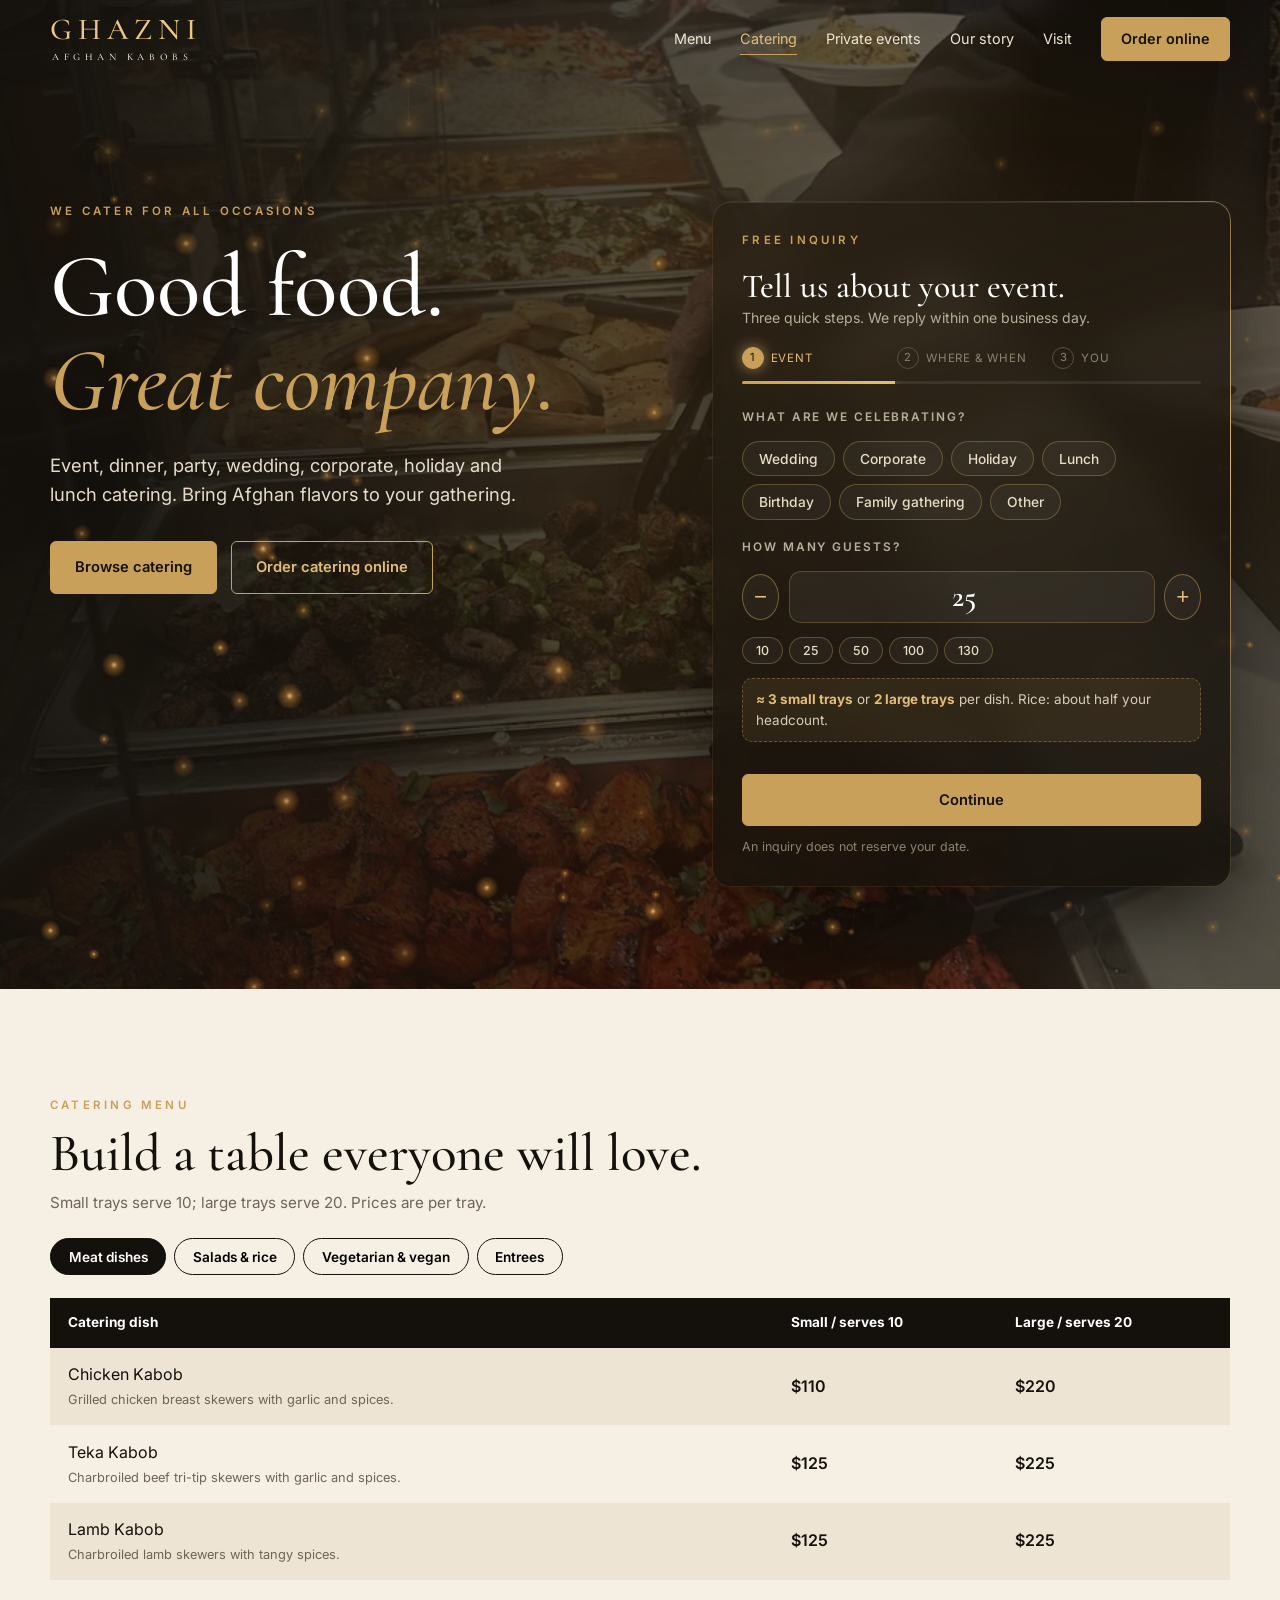
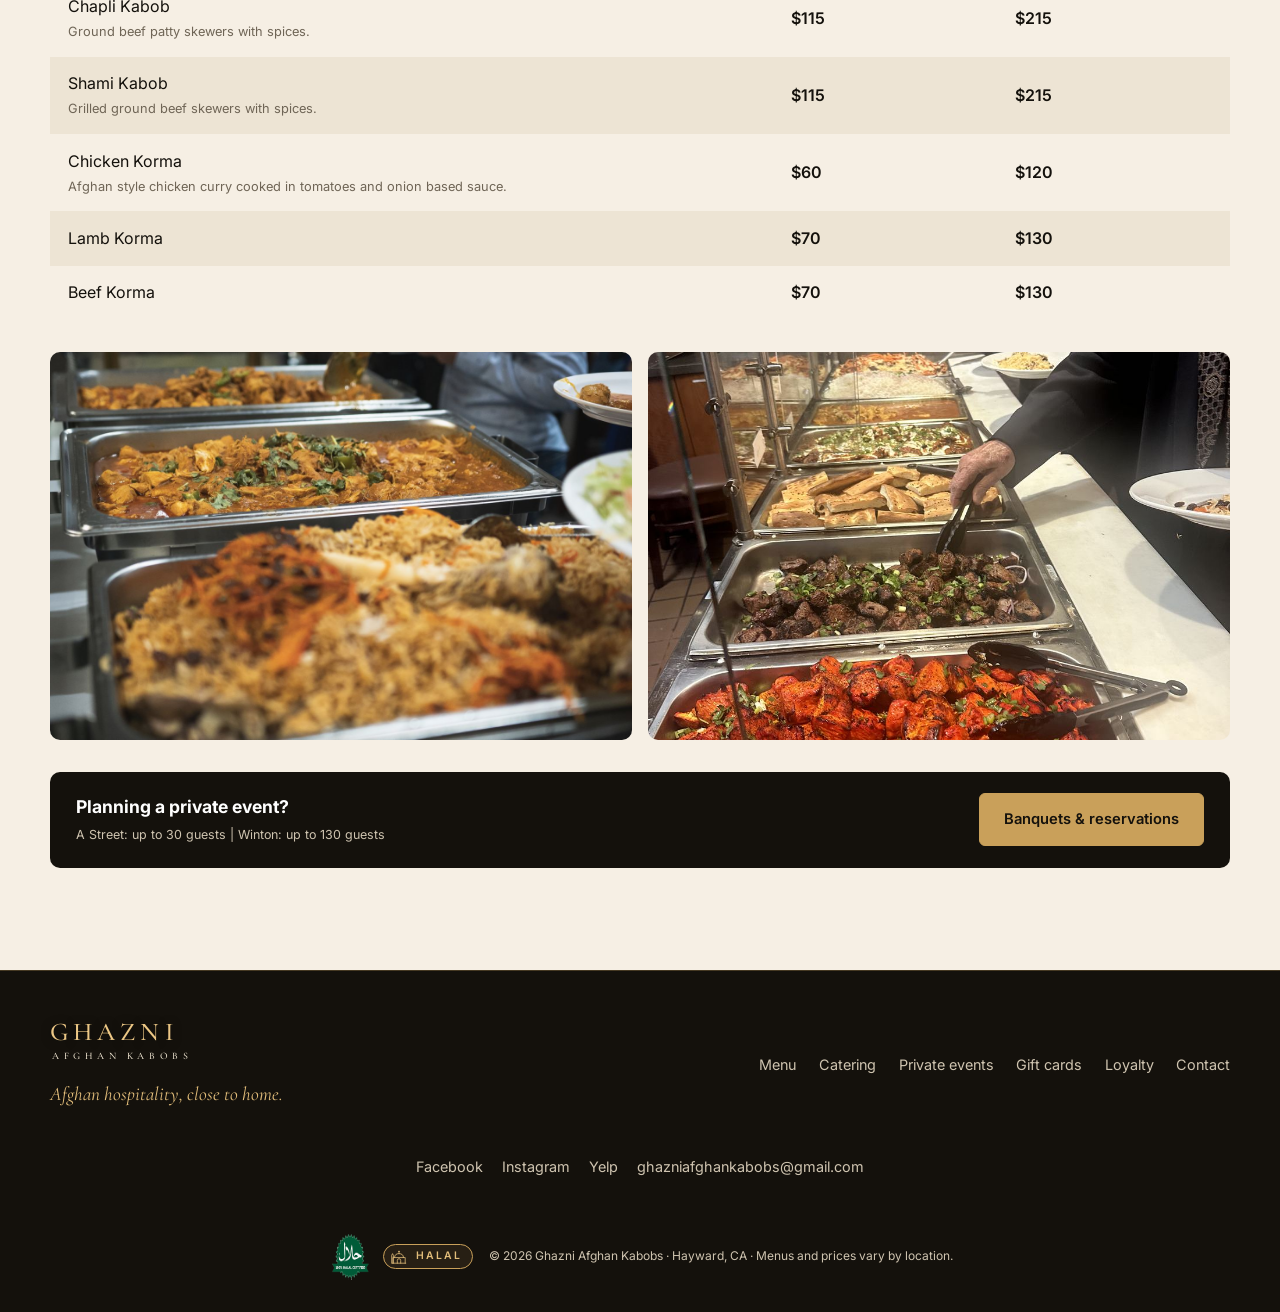
==== commit 171f46d5: "Modern 3-step catering inquiry card (chips, guest stepper with tray estimate, location cards, floati" ====
--- a/catering.html
+++ b/catering.html
@@ -4,17 +4,38 @@
 <link href="https://fonts.googleapis.com/css2?family=Cormorant+Garamond:ital,wght@0,500;0,600;1,500&family=Inter:wght@400;500;600&display=swap" rel="stylesheet">
 <link rel="icon" href="data:image/svg+xml,%3Csvg xmlns=%27http://www.w3.org/2000/svg%27 viewBox=%270 0 32 32%27%3E%3Crect width=%2732%27 height=%2732%27 rx=%276%27 fill=%27%2314110c%27/%3E%3Cpath d=%27M16 4l3 9 9 3-9 3-3 9-3-9-9-3 9-3z%27 fill=%27%23c9a05a%27/%3E%3C/svg%3E"><link rel="stylesheet" href="css/style.css"></head><body data-page="catering"><main id="main">
 <section class="hero"><div class="bgphoto" data-photo="buffet,1000,700"></div><canvas id="bg" aria-hidden="true"></canvas><div class="wrap grid" style="align-items:start"><div><span class="eyebrow">We cater for all occasions</span><h1>Good food.<br><em class="g">Great company.</em></h1><p class="lead">Event, dinner, party, wedding, corporate, holiday and lunch catering. Bring Afghan flavors to your gathering.</p><div class="cta"><a class="btn btn-gold" href="#trays">Browse catering</a><a class="btn btn-line" id="co" target="_blank" rel="noopener" href="#">Order catering online</a></div></div>
-<form class="form rv" id="f" onsubmit="return go(event)"><h3>Tell us about your event.</h3>
-<label>Event type<select id="ev" required><option value="">Choose an occasion</option><option>Wedding</option><option>Corporate</option><option>Holiday</option><option>Lunch</option><option>Birthday</option><option>Family gathering</option><option>Other</option></select></label>
-<label>Guest count<input id="gc" type="number" min="1" placeholder="Approximate number of guests" required></label>
-<label>Preferred location<select id="lc"><option value="astreet">A Street</option><option value="winton">Winton Avenue</option></select></label>
-<label>Event date<input id="dt" type="date"></label>
-<label>Your name<input id="nm" autocomplete="name" required></label>
-<label>Phone<input id="ph" type="tel" autocomplete="tel" required></label>
-<label>Email<input id="em" type="email" autocomplete="email" required></label>
-<label>Anything else?<textarea id="dd" rows="3"></textarea></label>
-<input id="co2" tabindex="-1" autocomplete="off" aria-hidden="true" style="position:absolute;left:-9999px">
-<button class="btn btn-gold" type="submit">Continue to inquiry</button><p class="fine" id="msg" role="status">An inquiry does not reserve your date.</p></form></div></section>
+<form class="inq rv" id="f" onsubmit="return go(event)" novalidate>
+<div class="inq-top"><span class="eyebrow">Free inquiry</span><h3>Tell us about your event.</h3><p class="inq-sub">Three quick steps. We reply within one business day.</p>
+<ol class="steps" aria-label="Progress"><li class="on" data-s="1"><i>1</i>Event</li><li data-s="2"><i>2</i>Where &amp; when</li><li data-s="3"><i>3</i>You</li></ol><div class="bar"><b id="bar"></b></div></div>
+<div class="pane on" data-p="1">
+ <div class="lbl">What are we celebrating?</div>
+ <div class="pills" id="pills"><button type="button">Wedding</button><button type="button">Corporate</button><button type="button">Holiday</button><button type="button">Lunch</button><button type="button">Birthday</button><button type="button">Family gathering</button><button type="button">Other</button></div>
+ <input type="hidden" id="ev">
+ <div class="lbl">How many guests?</div>
+ <div class="stepper"><button type="button" id="gm" aria-label="Fewer guests">−</button><input id="gc" type="number" min="1" max="500" value="25" inputmode="numeric" aria-label="Guest count"><button type="button" id="gp" aria-label="More guests">+</button></div>
+ <div class="presets" id="presets"><button type="button" data-n="10">10</button><button type="button" data-n="25">25</button><button type="button" data-n="50">50</button><button type="button" data-n="100">100</button><button type="button" data-n="130">130</button></div>
+ <div class="hint" id="hint"></div>
+</div>
+<div class="pane" data-p="2">
+ <div class="lbl">Which location is closest?</div>
+ <div class="locpick" id="locpick"><button type="button" data-v="astreet" class="on"><b>A Street</b><span>Downtown Hayward<br>Parties up to 30</span></button><button type="button" data-v="winton"><b>Winton Avenue</b><span>Hayward<br>Parties up to 130</span></button></div>
+ <input type="hidden" id="lc" value="astreet">
+ <div class="fl"><input id="dt" type="date" placeholder=" "><label for="dt">Event date (optional)</label></div>
+ <div class="fl"><textarea id="dd" rows="3" placeholder=" "></textarea><label for="dd">Anything else we should know?</label></div>
+</div>
+<div class="pane" data-p="3">
+ <div class="lbl">Where should we send the quote?</div>
+ <div class="fl"><input id="nm" autocomplete="name" placeholder=" "><label for="nm">Your name</label></div>
+ <div class="fl"><input id="ph" type="tel" autocomplete="tel" placeholder=" "><label for="ph">Phone</label></div>
+ <div class="fl"><input id="em" type="email" autocomplete="email" placeholder=" "><label for="em">Email</label></div>
+ <div class="recap" id="recap"></div>
+ <input id="co2" tabindex="-1" autocomplete="off" aria-hidden="true" style="position:absolute;left:-9999px">
+</div>
+<p class="err" id="err" role="alert"></p>
+<div class="inq-nav"><button type="button" class="back" id="back" hidden>Back</button><button type="button" class="btn btn-gold next" id="next">Continue</button><button class="btn btn-gold next" type="submit" id="sub" hidden>Send inquiry</button></div>
+<p class="fine" id="msg" role="status">An inquiry does not reserve your date.</p>
+<div class="done" id="done" hidden><svg viewBox="0 0 52 52" aria-hidden="true"><circle cx="26" cy="26" r="24" fill="none" stroke="#c9a05a" stroke-width="2"/><path d="M15 27l8 8 14-16" fill="none" stroke="#e2bd7a" stroke-width="3" stroke-linecap="round" stroke-linejoin="round"/></svg><h3>Thank you!</h3><p>We received your inquiry and will reach out soon.<br><span class="fine">An inquiry does not reserve your date.</span></p></div>
+</form></div></section>
 <section id="trays"><div class="wrap"><span class="eyebrow">Catering menu</span><h2 style="margin:.6rem 0">Build a table everyone will love.</h2><p class="fine" style="font-size:.95rem">Small trays serve 10; large trays serve 20. Prices are per tray.</p>
 <div class="catbar" id="catbar" role="group" aria-label="Catering categories"></div><div style="overflow-x:auto"><table class="tray"><thead><tr><th>Catering dish</th><th>Small / serves 10</th><th>Large / serves 20</th></tr></thead><tbody id="tb"></tbody></table></div>
 <div class="phgrid"><img data-photo="trays,1400,900" width="1400" height="900" loading="lazy" alt="Catering trays"><img data-photo="buffet,1000,700" width="1000" height="700" loading="lazy" alt="Catered buffet"></div>
@@ -24,12 +45,26 @@
 function draw(){document.getElementById('catbar').innerHTML=G.catering.map(c=>'<button aria-pressed="'+(c.cat===cur)+'" data-k="'+c.cat+'">'+c.cat+'</button>').join('');
  document.getElementById('tb').innerHTML=G.catering.find(c=>c.cat===cur).items.map(i=>'<tr><td>'+i[0]+(i[1]?'<small>'+i[1]+'</small>':'')+'</td><td>$'+i[2]+'</td><td>$'+i[3]+'</td></tr>').join('')}
 document.addEventListener('click',e=>{const b=e.target.closest('[data-k]');if(b){cur=b.dataset.k;draw()}});draw();
-async function go(e){e.preventDefault();const $=i=>document.getElementById(i),m=$('msg'),L=G.locations[$('lc').value],btn=e.target.querySelector('button[type=submit]');
- const tel='<a href="tel:'+L.tel.replace(/\D/g,'')+'"><b>'+L.tel+'</b></a>';btn.disabled=true;m.textContent='Sending…';
+const $=i=>document.getElementById(i);let step=1;
+function show(n){step=n;document.querySelectorAll('.pane').forEach(p=>p.classList.toggle('on',+p.dataset.p===n));
+ document.querySelectorAll('.steps li').forEach(li=>{const k=+li.dataset.s;li.classList.toggle('on',k===n);li.classList.toggle('ok',k<n)});
+ $('bar').style.width=(n*33.34)+'%';$('back').hidden=n===1;$('next').hidden=n===3;$('sub').hidden=n!==3;$('err').textContent='';
+ if(n===3){const L=G.locations[$('lc').value];$('recap').innerHTML='<span>'+($('ev').value||'Event')+'</span><span>'+$('gc').value+' guests</span><span>'+L.name+'</span>'+($('dt').value?'<span>'+$('dt').value+'</span>':'')}}
+function hint(){const n=Math.max(1,+$('gc').value||1);$('hint').innerHTML='<b>≈ '+Math.ceil(n/10)+' small trays</b> or <b>'+Math.ceil(n/20)+' large trays</b> per dish. Rice: about half your headcount.'}
+$('pills').addEventListener('click',e=>{const b=e.target.closest('button');if(!b)return;[...$('pills').children].forEach(x=>x.classList.toggle('on',x===b));$('ev').value=b.textContent;$('err').textContent=''});
+$('locpick').addEventListener('click',e=>{const b=e.target.closest('button');if(!b)return;[...$('locpick').children].forEach(x=>x.classList.toggle('on',x===b));$('lc').value=b.dataset.v});
+$('presets').addEventListener('click',e=>{const b=e.target.closest('button');if(b){$('gc').value=b.dataset.n;hint()}});
+$('gm').onclick=()=>{$('gc').value=Math.max(1,(+$('gc').value||1)-5);hint()};$('gp').onclick=()=>{$('gc').value=Math.min(500,(+$('gc').value||0)+5);hint()};$('gc').oninput=hint;hint();
+$('back').onclick=()=>show(step-1);
+$('next').onclick=()=>{if(step===1){if(!$('ev').value)return $('err').textContent='Please choose an occasion.';if(!(+$('gc').value>0))return $('err').textContent='Please enter your guest count.'}show(step+1)};
+async function go(e){e.preventDefault();const m=$('msg'),L=G.locations[$('lc').value],btn=$('sub');$('err').textContent='';
+ if(!$('nm').value.trim()||!$('ph').value.trim()||!/^[^@\s]+@[^@\s]+\.[^@\s]+$/.test($('em').value))return $('err').textContent='Please add your name, phone and a valid email.';
+ const tel='<a href="tel:'+L.tel.replace(/\D/g,'')+'"><b>'+L.tel+'</b></a>';btn.disabled=true;btn.textContent='Sending…';
  try{const r=await fetch('/api/inquiry',{method:'POST',headers:{'Content-Type':'application/json'},body:JSON.stringify({name:$('nm').value,phone:$('ph').value,email:$('em').value,type:$('ev').value,guests:$('gc').value,location:L.name,date:$('dt').value,details:$('dd').value,company:$('co2').value})});
-  if(r.ok){m.innerHTML='Thank you! We received your inquiry and will reach out soon. An inquiry does not reserve your date.';e.target.reset();}
-  else if(r.status===400){m.textContent=(await r.json()).error;}
+  if(r.ok){document.querySelectorAll('.pane,.inq-nav,.inq-top .steps,.inq-top .bar,#err').forEach(x=>x.hidden=true);$('done').hidden=false;m.hidden=true;e.target.reset()}
+  else if(r.status===400){$('err').textContent=(await r.json()).error}
   else m.innerHTML='We could not send that online. Please call '+L.name+' at '+tel+'. An inquiry does not reserve your date.';
- }catch{m.innerHTML='We could not send that online. Please call '+L.name+' at '+tel+'.';}
- btn.disabled=false;return false}
+ }catch{m.innerHTML='We could not send that online. Please call '+L.name+' at '+tel+'.'}
+ btn.disabled=false;btn.textContent='Send inquiry';return false}
+show(1);
 </script></body></html>
--- a/css/style.css
+++ b/css/style.css
@@ -208,3 +208,50 @@
 .fcontact{font-size:.9rem;color:var(--muted);margin-top:.4rem}
 .halal-line{display:flex;align-items:center;gap:.8rem}
 .strip .seal{width:44px;height:44px}
+
+/* ===== modern inquiry card ===== */
+.inq{position:relative;border-radius:18px;padding:1.8rem;color:#f2e9d8;background:linear-gradient(160deg,rgba(40,32,20,.78),rgba(18,14,9,.82));backdrop-filter:blur(18px);-webkit-backdrop-filter:blur(18px);box-shadow:0 30px 80px rgba(0,0,0,.55),inset 0 1px 0 rgba(255,255,255,.08);isolation:isolate}
+.inq::before{content:"";position:absolute;inset:-1px;border-radius:19px;padding:1px;z-index:-1;background:conic-gradient(from var(--a,0deg),rgba(201,160,90,.1),rgba(226,189,122,.95),rgba(201,160,90,.1) 40%,rgba(201,160,90,.1));-webkit-mask:linear-gradient(#000 0 0) content-box,linear-gradient(#000 0 0);-webkit-mask-composite:xor;mask-composite:exclude;animation:ring 6s linear infinite}
+@property --a{syntax:'<angle>';inherits:false;initial-value:0deg}
+@keyframes ring{to{--a:360deg}}
+.inq h3{font-size:2.1rem;margin:.3rem 0 .2rem;color:#fff}
+.inq-sub{color:#b9ae9a;font-size:.88rem;margin-bottom:1.1rem}
+.steps{display:flex;gap:.4rem;list-style:none;margin-bottom:.7rem;font-size:.72rem;letter-spacing:.08em;text-transform:uppercase;color:#8d836f}
+.steps li{display:flex;align-items:center;gap:.4rem;flex:1}
+.steps i{font-style:normal;display:grid;place-items:center;width:22px;height:22px;border-radius:50%;border:1px solid #5a4e3a;font-size:.7rem}
+.steps li.on{color:var(--gold2)}.steps li.on i{background:var(--gold);color:var(--ink);border-color:var(--gold);box-shadow:0 0 14px rgba(226,189,122,.6)}
+.steps li.ok{color:#9ab98a}.steps li.ok i{background:#2f5a3a;border-color:#2f5a3a;color:#fff}
+.bar{height:3px;background:rgba(255,255,255,.08);border-radius:3px;overflow:hidden;margin-bottom:1.3rem}
+.bar b{display:block;height:100%;width:33%;background:linear-gradient(90deg,var(--gold),var(--gold2));box-shadow:0 0 12px var(--gold);transition:width .5s cubic-bezier(.2,.7,.2,1)}
+.pane{display:none;animation:paneIn .45s cubic-bezier(.2,.7,.2,1)}.pane.on{display:grid;gap:.9rem}
+@keyframes paneIn{from{opacity:0;transform:translateX(18px)}to{opacity:1;transform:none}}
+.lbl{font-size:.74rem;letter-spacing:.16em;text-transform:uppercase;color:#b9ae9a;font-weight:600;margin-top:.2rem}
+.pills{display:flex;flex-wrap:wrap;gap:.5rem}
+.pills button,.presets button{padding:.55rem 1rem;border-radius:99px;border:1px solid rgba(201,160,90,.35);background:rgba(255,255,255,.04);color:#e8dcc6;font:500 .86rem var(--sans);cursor:pointer;transition:.2s}
+.pills button:hover,.presets button:hover{border-color:var(--gold);background:rgba(201,160,90,.12)}
+.pills button.on{background:var(--gold);color:var(--ink);border-color:var(--gold);box-shadow:0 0 18px rgba(226,189,122,.45);font-weight:600}
+.stepper{display:flex;align-items:center;gap:.6rem}
+.stepper button{width:46px;height:46px;border-radius:50%;border:1px solid rgba(201,160,90,.5);background:rgba(255,255,255,.04);color:var(--gold2);font-size:1.4rem;cursor:pointer;transition:.2s}
+.stepper button:hover{background:var(--gold);color:var(--ink)}
+.stepper input{width:100%;text-align:center;font:600 1.9rem var(--serif);background:rgba(255,255,255,.05);border:1px solid rgba(201,160,90,.3);color:#fff;border-radius:12px;padding:.4rem}
+.presets{display:flex;gap:.4rem;flex-wrap:wrap}.presets button{padding:.3rem .8rem;font-size:.78rem}
+.hint{font-size:.84rem;color:#d8cdb9;background:rgba(201,160,90,.1);border:1px dashed rgba(201,160,90,.4);border-radius:10px;padding:.6rem .8rem}.hint b{color:var(--gold2)}
+.locpick{display:grid;grid-template-columns:1fr 1fr;gap:.6rem}
+.locpick button{text-align:left;padding:.9rem;border-radius:12px;border:1px solid rgba(201,160,90,.3);background:rgba(255,255,255,.04);color:#d8cdb9;cursor:pointer;font:400 .8rem var(--sans);line-height:1.4;transition:.2s}
+.locpick b{display:block;font:500 1.35rem var(--serif);color:#fff}
+.locpick button.on{border-color:var(--gold);background:rgba(201,160,90,.14);box-shadow:0 0 0 1px var(--gold),0 0 22px rgba(226,189,122,.25)}
+.fl{position:relative}
+.fl input,.fl textarea{width:100%;padding:1.35rem .9rem .5rem;border-radius:12px;border:1px solid rgba(201,160,90,.28);background:rgba(255,255,255,.05);color:#fff;font:inherit;color-scheme:dark;transition:.2s}
+.fl label{position:absolute;left:.95rem;top:.95rem;font:400 .92rem var(--sans);letter-spacing:0;text-transform:none;color:#9d927d;pointer-events:none;transition:.18s;display:block}
+.fl input:focus,.fl textarea:focus{outline:none;border-color:var(--gold);box-shadow:0 0 0 3px rgba(201,160,90,.2)}
+.fl input:focus+label,.fl input:not(:placeholder-shown)+label,.fl textarea:focus+label,.fl textarea:not(:placeholder-shown)+label,.fl input[type=date]+label{top:.42rem;font-size:.68rem;color:var(--gold2);letter-spacing:.06em}
+.recap{display:flex;gap:.4rem;flex-wrap:wrap}.recap span{font-size:.76rem;padding:.25rem .7rem;border-radius:99px;background:rgba(201,160,90,.14);color:var(--gold2)}
+.err{color:#ff9d8a;font-size:.84rem;min-height:1.1rem;margin-top:.5rem}
+.inq-nav{display:flex;gap:.6rem;margin-top:.4rem}.inq-nav .next{flex:1;justify-content:center;padding:1rem}
+.back{background:transparent;border:1px solid rgba(201,160,90,.4);color:var(--gold2);border-radius:6px;padding:0 1.2rem;cursor:pointer;font:600 .9rem var(--sans)}
+.inq .fine{color:#8d836f;margin-top:.7rem}
+.done{text-align:center;padding:1.5rem 0}.done svg{width:76px;margin:0 auto 1rem}.done circle{stroke-dasharray:152;stroke-dashoffset:152;animation:dr 1s .1s forwards}.done path{stroke-dasharray:50;stroke-dashoffset:50;animation:dr .6s .8s forwards}@keyframes dr{to{stroke-dashoffset:0}}
+.done p{color:#d8cdb9}
+@media(max-width:520px){.steps{font-size:.62rem}.locpick{grid-template-columns:1fr}}
+@media(prefers-reduced-motion:reduce){.inq::before{animation:none}}
+.inq [hidden]{display:none!important}
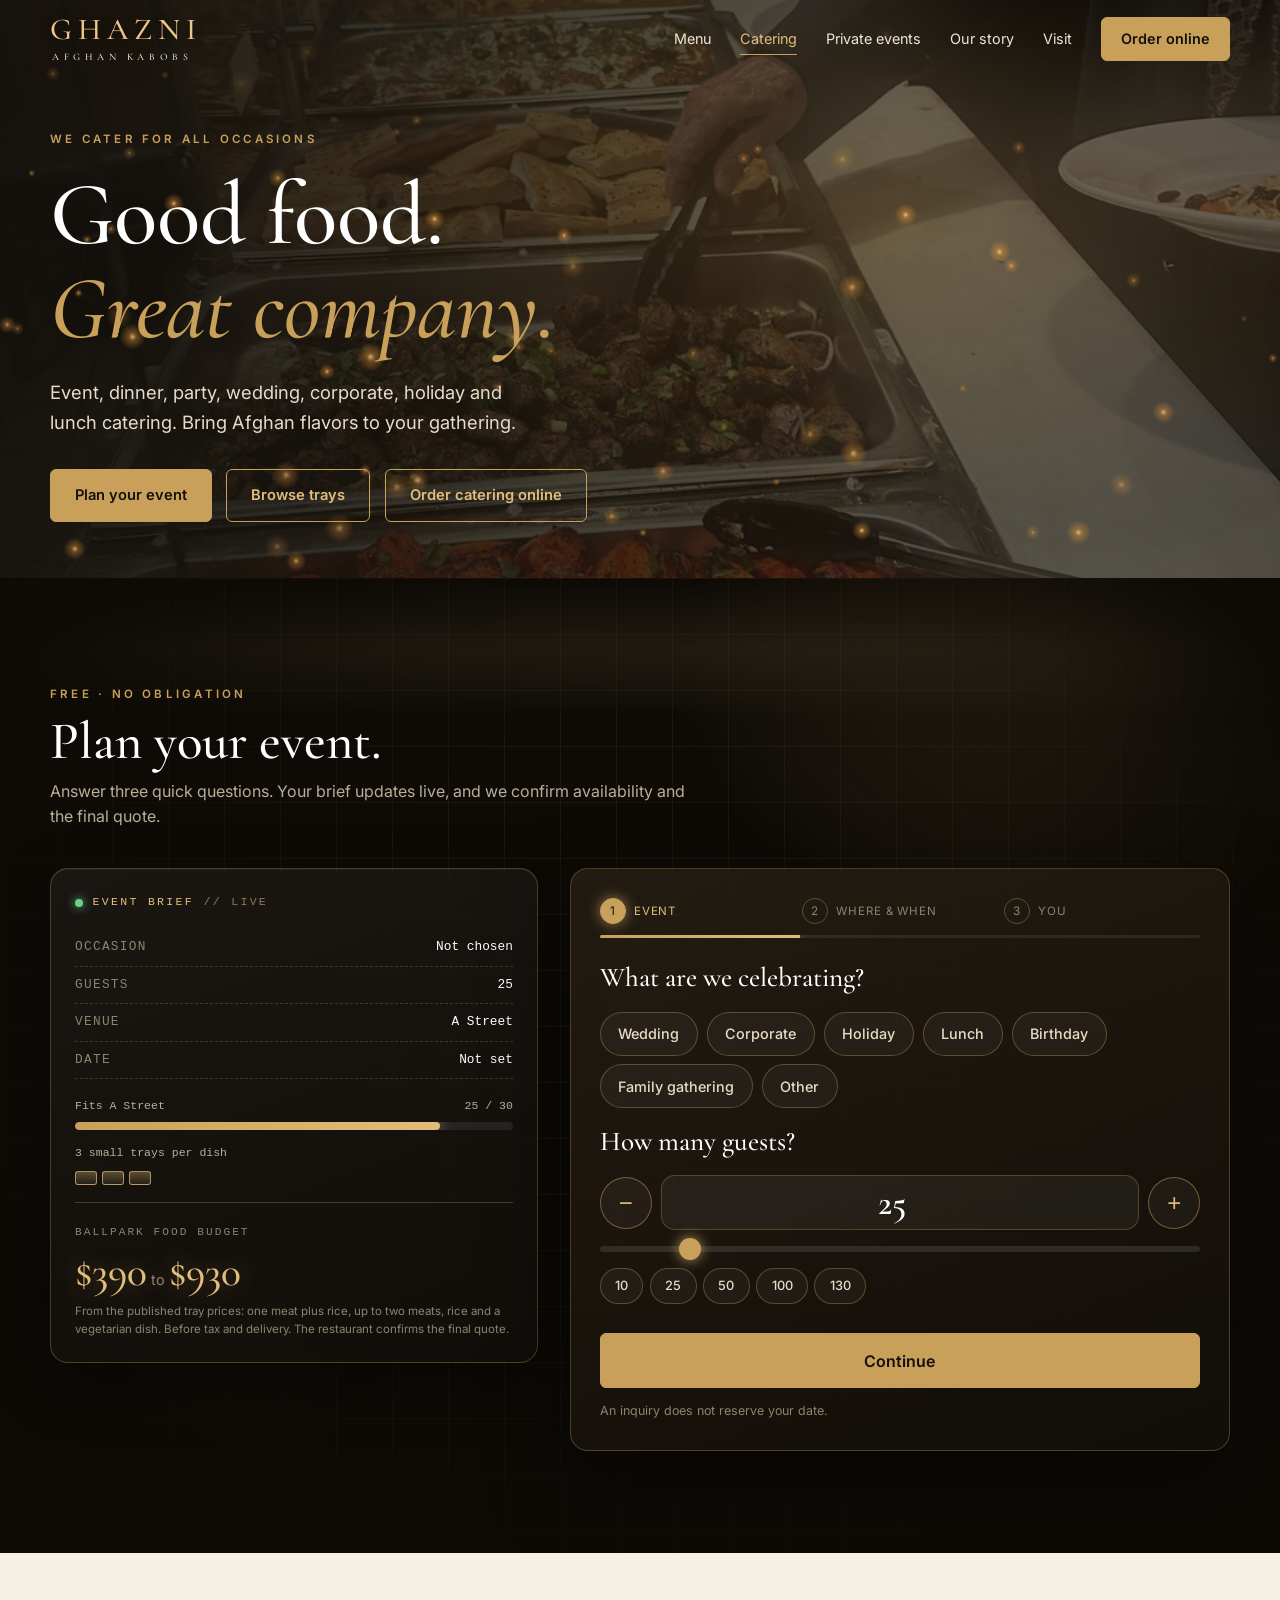
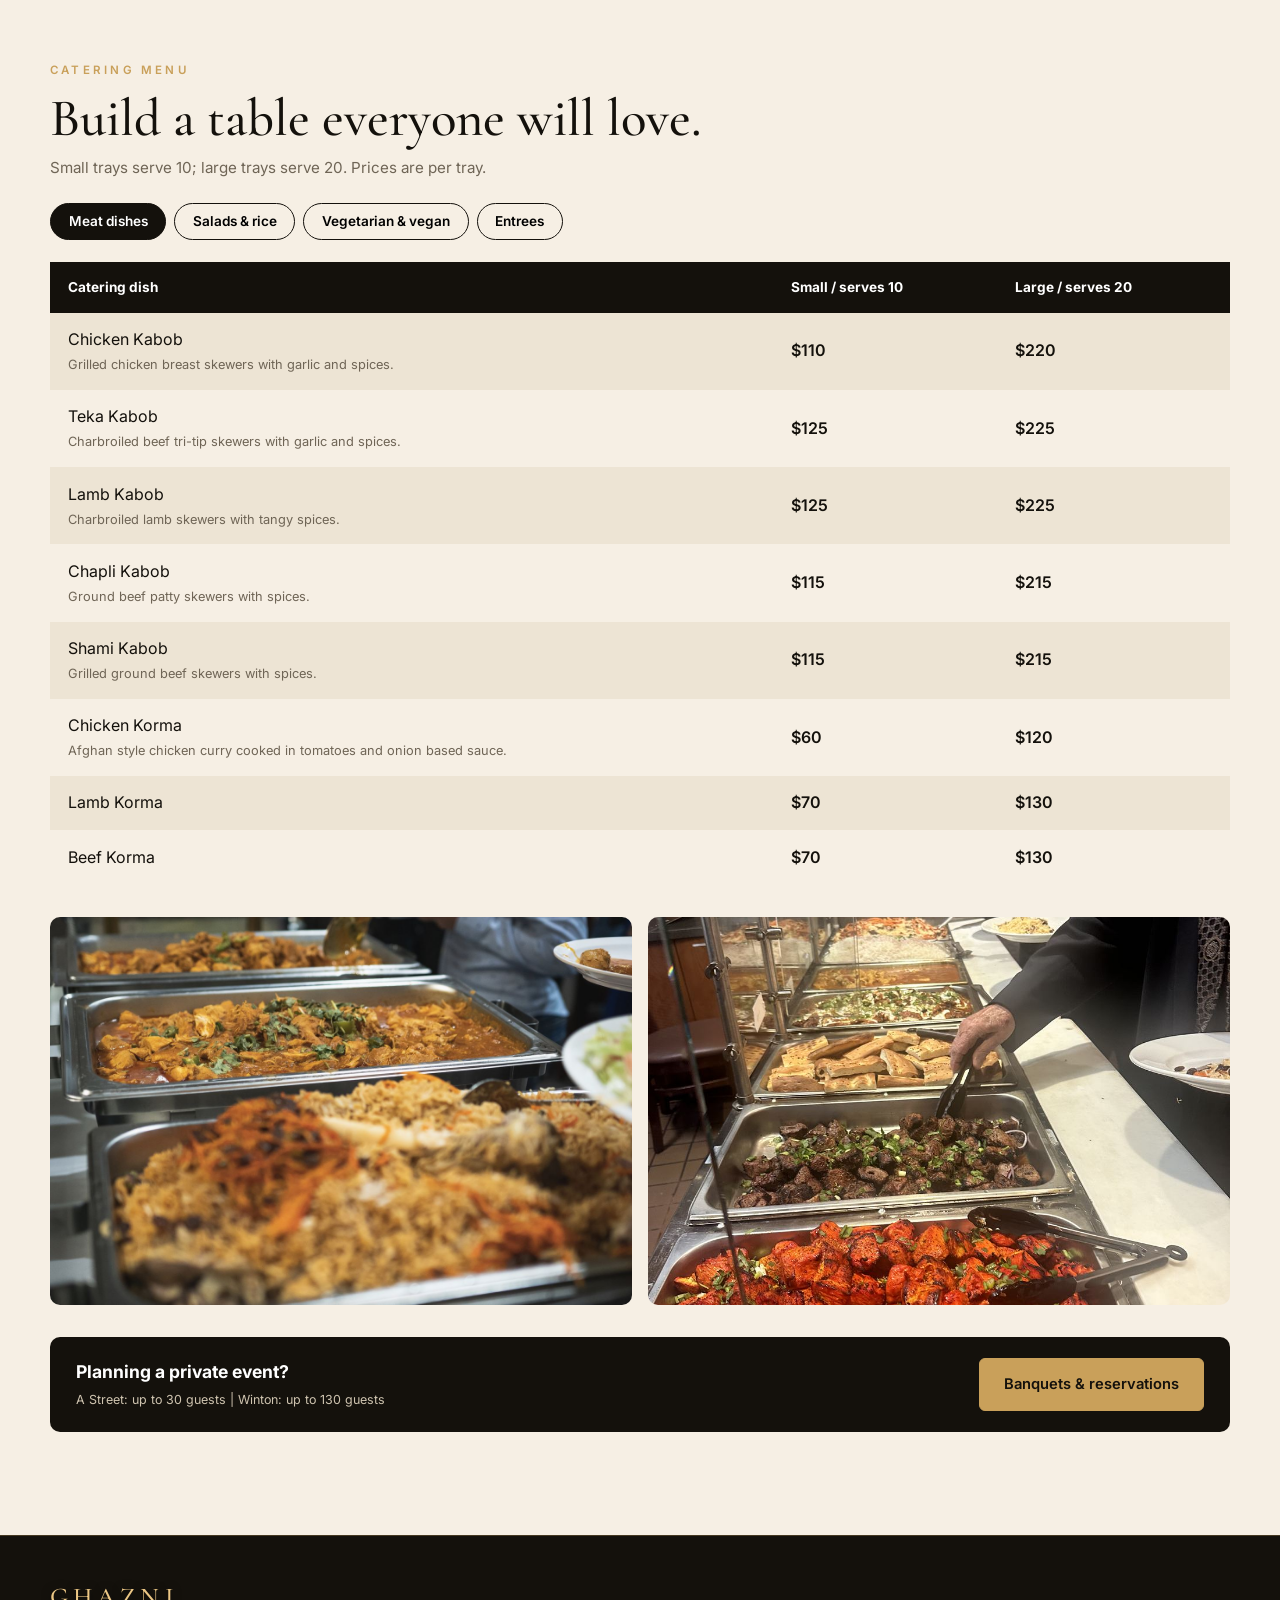
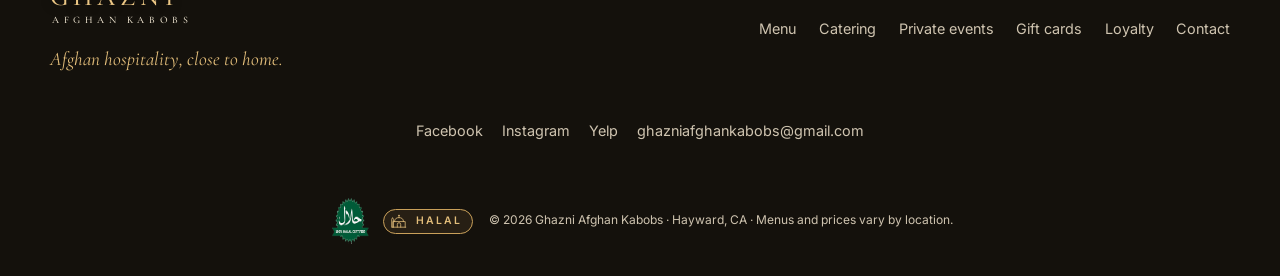
==== commit b4987d09: "Catering: replace cramped hero form with full 'Plan your event' section (live event brief, venue gau" ====
--- a/catering.html
+++ b/catering.html
@@ -3,39 +3,46 @@
 <link rel="preconnect" href="https://fonts.googleapis.com"><link rel="preconnect" href="https://fonts.gstatic.com" crossorigin>
 <link href="https://fonts.googleapis.com/css2?family=Cormorant+Garamond:ital,wght@0,500;0,600;1,500&family=Inter:wght@400;500;600&display=swap" rel="stylesheet">
 <link rel="icon" href="data:image/svg+xml,%3Csvg xmlns=%27http://www.w3.org/2000/svg%27 viewBox=%270 0 32 32%27%3E%3Crect width=%2732%27 height=%2732%27 rx=%276%27 fill=%27%2314110c%27/%3E%3Cpath d=%27M16 4l3 9 9 3-9 3-3 9-3-9-9-3 9-3z%27 fill=%27%23c9a05a%27/%3E%3C/svg%3E"><link rel="stylesheet" href="css/style.css"></head><body data-page="catering"><main id="main">
-<section class="hero"><div class="bgphoto" data-photo="buffet,1000,700"></div><canvas id="bg" aria-hidden="true"></canvas><div class="wrap grid" style="align-items:start"><div><span class="eyebrow">We cater for all occasions</span><h1>Good food.<br><em class="g">Great company.</em></h1><p class="lead">Event, dinner, party, wedding, corporate, holiday and lunch catering. Bring Afghan flavors to your gathering.</p><div class="cta"><a class="btn btn-gold" href="#trays">Browse catering</a><a class="btn btn-line" id="co" target="_blank" rel="noopener" href="#">Order catering online</a></div></div>
-<form class="inq rv" id="f" onsubmit="return go(event)" novalidate>
-<div class="inq-top"><span class="eyebrow">Free inquiry</span><h3>Tell us about your event.</h3><p class="inq-sub">Three quick steps. We reply within one business day.</p>
-<ol class="steps" aria-label="Progress"><li class="on" data-s="1"><i>1</i>Event</li><li data-s="2"><i>2</i>Where &amp; when</li><li data-s="3"><i>3</i>You</li></ol><div class="bar"><b id="bar"></b></div></div>
+<section class="hero short"><div class="bgphoto" data-photo="buffet,1000,700"></div><canvas id="bg" aria-hidden="true"></canvas><div class="wrap"><span class="eyebrow">We cater for all occasions</span><h1>Good food.<br><em class="g">Great company.</em></h1><p class="lead">Event, dinner, party, wedding, corporate, holiday and lunch catering. Bring Afghan flavors to your gathering.</p><div class="cta"><a class="btn btn-gold" href="#plan">Plan your event</a><a class="btn btn-line" href="#trays">Browse trays</a><a class="btn btn-line" id="co" target="_blank" rel="noopener" href="#">Order catering online</a></div></div></section>
+<section class="plan" id="plan"><div class="plan-fx" aria-hidden="true"></div><div class="wrap">
+<div class="plan-head"><span class="eyebrow">Free · No obligation</span><h2>Plan your event.</h2><p>Answer three quick questions. Your brief updates live, and we confirm availability and the final quote.</p></div>
+<div class="plan-grid">
+<aside class="brief" id="brief" aria-label="Your event brief (live)"><div class="brief-h"><i></i>EVENT BRIEF <span>// LIVE</span></div>
+<dl class="rows"><div><dt>Occasion</dt><dd id="b-occ">Not chosen</dd></div><div><dt>Guests</dt><dd id="b-g">25</dd></div><div><dt>Venue</dt><dd id="b-v">A Street</dd></div><div><dt>Date</dt><dd id="b-d">Not set</dd></div></dl>
+<div class="gauge"><div class="gauge-top"><span id="g-l">Fits A Street</span><span id="g-n">25 / 30</span></div><div class="track"><b id="g-f"></b></div></div>
+<div class="trayrow" id="trayrow" aria-hidden="true"></div>
+<div class="est"><span class="est-l">Ballpark food budget</span><div class="est-n"><span id="e-lo">$0</span><em> to </em><span id="e-hi">$0</span></div><p>From the published tray prices: one meat plus rice, up to two meats, rice and a vegetarian dish. Before tax and delivery. The restaurant confirms the final quote.</p></div>
+</aside>
+<form class="pf rv" id="f" onsubmit="return go(event)" novalidate>
+<ol class="steps" aria-label="Progress"><li class="on" data-s="1"><i>1</i><span>Event</span></li><li data-s="2"><i>2</i><span>Where &amp; when</span></li><li data-s="3"><i>3</i><span>You</span></li></ol><div class="bar"><b id="bar"></b></div>
 <div class="pane on" data-p="1">
- <div class="lbl">What are we celebrating?</div>
- <div class="pills" id="pills"><button type="button">Wedding</button><button type="button">Corporate</button><button type="button">Holiday</button><button type="button">Lunch</button><button type="button">Birthday</button><button type="button">Family gathering</button><button type="button">Other</button></div>
+ <h3>What are we celebrating?</h3>
+ <div class="pills" id="pills" role="group" aria-label="Occasion"><button type="button">Wedding</button><button type="button">Corporate</button><button type="button">Holiday</button><button type="button">Lunch</button><button type="button">Birthday</button><button type="button">Family gathering</button><button type="button">Other</button></div>
  <input type="hidden" id="ev">
- <div class="lbl">How many guests?</div>
- <div class="stepper"><button type="button" id="gm" aria-label="Fewer guests">−</button><input id="gc" type="number" min="1" max="500" value="25" inputmode="numeric" aria-label="Guest count"><button type="button" id="gp" aria-label="More guests">+</button></div>
+ <h3>How many guests?</h3>
+ <div class="stepper"><button type="button" id="gm" aria-label="Fewer guests">&minus;</button><input id="gc" type="number" min="1" max="500" value="25" inputmode="numeric" aria-label="Guest count"><button type="button" id="gp" aria-label="More guests">+</button></div>
+ <input class="rng" id="rng" type="range" min="5" max="150" step="5" value="25" aria-label="Guest count slider">
  <div class="presets" id="presets"><button type="button" data-n="10">10</button><button type="button" data-n="25">25</button><button type="button" data-n="50">50</button><button type="button" data-n="100">100</button><button type="button" data-n="130">130</button></div>
- <div class="hint" id="hint"></div>
 </div>
 <div class="pane" data-p="2">
- <div class="lbl">Which location is closest?</div>
- <div class="locpick" id="locpick"><button type="button" data-v="astreet" class="on"><b>A Street</b><span>Downtown Hayward<br>Parties up to 30</span></button><button type="button" data-v="winton"><b>Winton Avenue</b><span>Hayward<br>Parties up to 130</span></button></div>
+ <h3>Which location works best?</h3>
+ <div class="locpick" id="locpick" role="group" aria-label="Location"><button type="button" data-v="astreet" class="on"><b>A Street</b><span>Downtown Hayward</span><em>Parties up to 30</em></button><button type="button" data-v="winton"><b>Winton Avenue</b><span>Hayward</span><em>Parties up to 130</em></button></div>
  <input type="hidden" id="lc" value="astreet">
+ <p class="note2" id="vnote" hidden></p>
  <div class="fl"><input id="dt" type="date" placeholder=" "><label for="dt">Event date (optional)</label></div>
  <div class="fl"><textarea id="dd" rows="3" placeholder=" "></textarea><label for="dd">Anything else we should know?</label></div>
 </div>
 <div class="pane" data-p="3">
- <div class="lbl">Where should we send the quote?</div>
+ <h3>Where should we send the quote?</h3>
  <div class="fl"><input id="nm" autocomplete="name" placeholder=" "><label for="nm">Your name</label></div>
- <div class="fl"><input id="ph" type="tel" autocomplete="tel" placeholder=" "><label for="ph">Phone</label></div>
- <div class="fl"><input id="em" type="email" autocomplete="email" placeholder=" "><label for="em">Email</label></div>
- <div class="recap" id="recap"></div>
+ <div class="two2"><div class="fl"><input id="ph" type="tel" autocomplete="tel" placeholder=" "><label for="ph">Phone</label></div><div class="fl"><input id="em" type="email" autocomplete="email" placeholder=" "><label for="em">Email</label></div></div>
  <input id="co2" tabindex="-1" autocomplete="off" aria-hidden="true" style="position:absolute;left:-9999px">
 </div>
 <p class="err" id="err" role="alert"></p>
-<div class="inq-nav"><button type="button" class="back" id="back" hidden>Back</button><button type="button" class="btn btn-gold next" id="next">Continue</button><button class="btn btn-gold next" type="submit" id="sub" hidden>Send inquiry</button></div>
+<div class="pf-nav"><button type="button" class="back" id="back" hidden>Back</button><button type="button" class="btn btn-gold next" id="next">Continue</button><button class="btn btn-gold next" type="submit" id="sub" hidden>Send inquiry</button></div>
 <p class="fine" id="msg" role="status">An inquiry does not reserve your date.</p>
 <div class="done" id="done" hidden><svg viewBox="0 0 52 52" aria-hidden="true"><circle cx="26" cy="26" r="24" fill="none" stroke="#c9a05a" stroke-width="2"/><path d="M15 27l8 8 14-16" fill="none" stroke="#e2bd7a" stroke-width="3" stroke-linecap="round" stroke-linejoin="round"/></svg><h3>Thank you!</h3><p>We received your inquiry and will reach out soon.<br><span class="fine">An inquiry does not reserve your date.</span></p></div>
-</form></div></section>
+</form></div></div></section>
 <section id="trays"><div class="wrap"><span class="eyebrow">Catering menu</span><h2 style="margin:.6rem 0">Build a table everyone will love.</h2><p class="fine" style="font-size:.95rem">Small trays serve 10; large trays serve 20. Prices are per tray.</p>
 <div class="catbar" id="catbar" role="group" aria-label="Catering categories"></div><div style="overflow-x:auto"><table class="tray"><thead><tr><th>Catering dish</th><th>Small / serves 10</th><th>Large / serves 20</th></tr></thead><tbody id="tb"></tbody></table></div>
 <div class="phgrid"><img data-photo="trays,1400,900" width="1400" height="900" loading="lazy" alt="Catering trays"><img data-photo="buffet,1000,700" width="1000" height="700" loading="lazy" alt="Catered buffet"></div>
@@ -46,25 +53,42 @@
  document.getElementById('tb').innerHTML=G.catering.find(c=>c.cat===cur).items.map(i=>'<tr><td>'+i[0]+(i[1]?'<small>'+i[1]+'</small>':'')+'</td><td>$'+i[2]+'</td><td>$'+i[3]+'</td></tr>').join('')}
 document.addEventListener('click',e=>{const b=e.target.closest('[data-k]');if(b){cur=b.dataset.k;draw()}});draw();
 const $=i=>document.getElementById(i);let step=1;
+const price=n=>{let r=null;G.catering.forEach(c=>c.items.forEach(i=>{if(i[0]===n&&!r)r=[i[2],i[3]]}));return r};
+const tray=(n,[s,l])=>{const f=Math.floor(n/20),r=n%20;return f*l+(r===0?0:r<=10?s:Math.min(l,2*s))};
+const money=v=>'$'+Math.round(v).toLocaleString('en-US');
+function est(n){const rice=Math.ceil(n/2),chk=price('Chicken Kabob'),tk=price('Teka Kabob'),lb=price('Lamb Kabob'),wr=price('White Rice'),sz=price('Sabzi');
+ const lo=tray(n,chk)+tray(rice,wr),hi=tray(n,tk)+tray(n,lb)+tray(rice,wr)+tray(n,sz);return[lo,hi]}
+const cur2={lo:0,hi:0};
+function tween(id,from,to){const el=$(id);if(matchMedia('(prefers-reduced-motion:reduce)').matches){el.textContent=money(to);return}
+ const t0=performance.now();(function f(t){const k=Math.min(1,(t-t0)/450),e=1-Math.pow(1-k,3);el.textContent=money(from+(to-from)*e);if(k<1)requestAnimationFrame(f)})(t0)}
+function upd(){const n=Math.max(1,+$('gc').value||1),L=G.locations[$('lc').value],cap=L.cap;
+ $('b-occ').textContent=$('ev').value||'Not chosen';$('b-g').textContent=n;$('b-v').textContent=L.name;$('b-d').textContent=$('dt').value||'Not set';
+ const pct=Math.min(100,n/cap*100);$('g-f').style.width=pct+'%';$('g-f').className=n>cap?'over':'';$('g-n').textContent=n+' / '+cap;
+ $('g-l').textContent=n>cap?'Over capacity: choose Winton Avenue':'Fits '+L.name;
+ const tn=Math.ceil(n/10),shown=Math.min(tn,16);$('trayrow').innerHTML='<span class="tl">'+tn+' small tray'+(tn>1?'s':'')+' per dish</span>'+Array.from({length:shown},(_,i)=>'<i style="animation-delay:'+i*30+'ms"></i>').join('')+(tn>16?'<b>+'+(tn-16)+'</b>':'');
+ const [lo,hi]=est(n);tween('e-lo',cur2.lo,lo);tween('e-hi',cur2.hi,hi);cur2.lo=lo;cur2.hi=hi;
+ $('rng').value=Math.min(150,n);
+ const vn=$('vnote');if(n>30&&$('lc').value==='astreet'){vn.hidden=false;vn.textContent='Heads up: A Street seats up to 30 guests. Winton Avenue seats up to 130.'}else vn.hidden=true}
+function setLoc(v){$('lc').value=v;[...$('locpick').children].forEach(x=>x.classList.toggle('on',x.dataset.v===v))}
+function setN(n){n=Math.max(1,Math.min(500,n));$('gc').value=n;if(n>30&&$('lc').value==='astreet')setLoc('winton');upd()}
 function show(n){step=n;document.querySelectorAll('.pane').forEach(p=>p.classList.toggle('on',+p.dataset.p===n));
  document.querySelectorAll('.steps li').forEach(li=>{const k=+li.dataset.s;li.classList.toggle('on',k===n);li.classList.toggle('ok',k<n)});
- $('bar').style.width=(n*33.34)+'%';$('back').hidden=n===1;$('next').hidden=n===3;$('sub').hidden=n!==3;$('err').textContent='';
- if(n===3){const L=G.locations[$('lc').value];$('recap').innerHTML='<span>'+($('ev').value||'Event')+'</span><span>'+$('gc').value+' guests</span><span>'+L.name+'</span>'+($('dt').value?'<span>'+$('dt').value+'</span>':'')}}
-function hint(){const n=Math.max(1,+$('gc').value||1);$('hint').innerHTML='<b>≈ '+Math.ceil(n/10)+' small trays</b> or <b>'+Math.ceil(n/20)+' large trays</b> per dish. Rice: about half your headcount.'}
-$('pills').addEventListener('click',e=>{const b=e.target.closest('button');if(!b)return;[...$('pills').children].forEach(x=>x.classList.toggle('on',x===b));$('ev').value=b.textContent;$('err').textContent=''});
-$('locpick').addEventListener('click',e=>{const b=e.target.closest('button');if(!b)return;[...$('locpick').children].forEach(x=>x.classList.toggle('on',x===b));$('lc').value=b.dataset.v});
-$('presets').addEventListener('click',e=>{const b=e.target.closest('button');if(b){$('gc').value=b.dataset.n;hint()}});
-$('gm').onclick=()=>{$('gc').value=Math.max(1,(+$('gc').value||1)-5);hint()};$('gp').onclick=()=>{$('gc').value=Math.min(500,(+$('gc').value||0)+5);hint()};$('gc').oninput=hint;hint();
+ $('bar').style.width=(n*33.34)+'%';$('back').hidden=n===1;$('next').hidden=n===3;$('sub').hidden=n!==3;$('err').textContent=''}
+$('pills').addEventListener('click',e=>{const b=e.target.closest('button');if(!b)return;[...$('pills').children].forEach(x=>x.classList.toggle('on',x===b));$('ev').value=b.textContent;$('err').textContent='';upd()});
+$('locpick').addEventListener('click',e=>{const b=e.target.closest('button');if(!b)return;setLoc(b.dataset.v);upd()});
+$('presets').addEventListener('click',e=>{const b=e.target.closest('button');if(b)setN(+b.dataset.n)});
+$('gm').onclick=()=>setN((+$('gc').value||1)-5);$('gp').onclick=()=>setN((+$('gc').value||0)+5);$('gc').oninput=()=>setN(+$('gc').value||1);$('rng').oninput=e=>setN(+e.target.value);$('dt').oninput=upd;
 $('back').onclick=()=>show(step-1);
 $('next').onclick=()=>{if(step===1){if(!$('ev').value)return $('err').textContent='Please choose an occasion.';if(!(+$('gc').value>0))return $('err').textContent='Please enter your guest count.'}show(step+1)};
 async function go(e){e.preventDefault();const m=$('msg'),L=G.locations[$('lc').value],btn=$('sub');$('err').textContent='';
  if(!$('nm').value.trim()||!$('ph').value.trim()||!/^[^@\s]+@[^@\s]+\.[^@\s]+$/.test($('em').value))return $('err').textContent='Please add your name, phone and a valid email.';
  const tel='<a href="tel:'+L.tel.replace(/\D/g,'')+'"><b>'+L.tel+'</b></a>';btn.disabled=true;btn.textContent='Sending…';
- try{const r=await fetch('/api/inquiry',{method:'POST',headers:{'Content-Type':'application/json'},body:JSON.stringify({name:$('nm').value,phone:$('ph').value,email:$('em').value,type:$('ev').value,guests:$('gc').value,location:L.name,date:$('dt').value,details:$('dd').value,company:$('co2').value})});
-  if(r.ok){document.querySelectorAll('.pane,.inq-nav,.inq-top .steps,.inq-top .bar,#err').forEach(x=>x.hidden=true);$('done').hidden=false;m.hidden=true;e.target.reset()}
+ const details=($('dd').value+' | Ballpark: '+$('e-lo').textContent+' to '+$('e-hi').textContent).trim();
+ try{const r=await fetch('/api/inquiry',{method:'POST',headers:{'Content-Type':'application/json'},body:JSON.stringify({name:$('nm').value,phone:$('ph').value,email:$('em').value,type:$('ev').value,guests:$('gc').value,location:L.name,date:$('dt').value,details:details,company:$('co2').value})});
+  if(r.ok){document.querySelectorAll('.pane,.pf-nav,.steps,.bar,#err').forEach(x=>x.hidden=true);$('done').hidden=false;m.hidden=true}
   else if(r.status===400){$('err').textContent=(await r.json()).error}
   else m.innerHTML='We could not send that online. Please call '+L.name+' at '+tel+'. An inquiry does not reserve your date.';
  }catch{m.innerHTML='We could not send that online. Please call '+L.name+' at '+tel+'.'}
  btn.disabled=false;btn.textContent='Send inquiry';return false}
-show(1);
+show(1);upd();
 </script></body></html>
--- a/css/style.css
+++ b/css/style.css
@@ -209,49 +209,73 @@
 .halal-line{display:flex;align-items:center;gap:.8rem}
 .strip .seal{width:44px;height:44px}
 
-/* ===== modern inquiry card ===== */
-.inq{position:relative;border-radius:18px;padding:1.8rem;color:#f2e9d8;background:linear-gradient(160deg,rgba(40,32,20,.78),rgba(18,14,9,.82));backdrop-filter:blur(18px);-webkit-backdrop-filter:blur(18px);box-shadow:0 30px 80px rgba(0,0,0,.55),inset 0 1px 0 rgba(255,255,255,.08);isolation:isolate}
-.inq::before{content:"";position:absolute;inset:-1px;border-radius:19px;padding:1px;z-index:-1;background:conic-gradient(from var(--a,0deg),rgba(201,160,90,.1),rgba(226,189,122,.95),rgba(201,160,90,.1) 40%,rgba(201,160,90,.1));-webkit-mask:linear-gradient(#000 0 0) content-box,linear-gradient(#000 0 0);-webkit-mask-composite:xor;mask-composite:exclude;animation:ring 6s linear infinite}
-@property --a{syntax:'<angle>';inherits:false;initial-value:0deg}
-@keyframes ring{to{--a:360deg}}
-.inq h3{font-size:2.1rem;margin:.3rem 0 .2rem;color:#fff}
-.inq-sub{color:#b9ae9a;font-size:.88rem;margin-bottom:1.1rem}
+/* ===== plan your event ===== */
+.plan{background:#0e0b07;color:#f2e9d8;position:relative;overflow:hidden;isolation:isolate}
+.plan-fx{position:absolute;inset:0;z-index:-1;background:radial-gradient(600px 400px at 85% 10%,rgba(201,160,90,.16),transparent 70%),radial-gradient(500px 360px at 5% 90%,rgba(201,160,90,.10),transparent 70%),linear-gradient(rgba(201,160,90,.07) 1px,transparent 1px) 0 0/56px 56px,linear-gradient(90deg,rgba(201,160,90,.07) 1px,transparent 1px) 0 0/56px 56px;-webkit-mask:radial-gradient(ellipse at 50% 40%,#000 30%,transparent 80%);mask:radial-gradient(ellipse at 50% 40%,#000 30%,transparent 80%)}
+.plan-fx::after{content:"";position:absolute;left:0;right:0;height:140px;background:linear-gradient(180deg,transparent,rgba(226,189,122,.10),transparent);animation:scan 7s linear infinite}
+@keyframes scan{from{top:-140px}to{top:100%}}
+.plan-head{max-width:40rem;margin-bottom:2.4rem}.plan-head h2{margin:.5rem 0 .6rem;color:#fff}.plan-head p{color:#b9ae9a}
+.plan-grid{display:grid;grid-template-columns:.85fr 1.15fr;gap:2rem;align-items:start}
+@media(max-width:900px){.plan-grid{grid-template-columns:1fr}}
+.brief{position:sticky;top:100px;border:1px solid rgba(201,160,90,.3);border-radius:18px;padding:1.5rem;background:linear-gradient(160deg,rgba(255,255,255,.05),rgba(255,255,255,.015));backdrop-filter:blur(10px);font-family:ui-monospace,SFMono-Regular,Menlo,monospace;box-shadow:0 20px 60px rgba(0,0,0,.4),inset 0 1px 0 rgba(255,255,255,.06)}
+@media(max-width:900px){.brief{position:static}}
+.brief-h{display:flex;align-items:center;gap:.6rem;font-size:.72rem;letter-spacing:.2em;color:var(--gold2);margin-bottom:1.1rem}.brief-h span{opacity:.6}
+.brief-h i{width:8px;height:8px;border-radius:50%;background:#6ad28a;box-shadow:0 0 10px #6ad28a;animation:pulse 2s infinite}
+.rows>div{display:flex;justify-content:space-between;gap:1rem;padding:.5rem 0;border-bottom:1px dashed rgba(201,160,90,.25);font-size:.8rem}
+.rows dt{color:#8d836f;text-transform:uppercase;letter-spacing:.1em}.rows dd{color:#fff;text-align:right}
+.gauge{margin:1.1rem 0 .8rem}.gauge-top{display:flex;justify-content:space-between;font-size:.72rem;color:#b9ae9a;margin-bottom:.4rem}
+.track{height:8px;border-radius:8px;background:rgba(255,255,255,.08);overflow:hidden}
+.track b{display:block;height:100%;width:0;border-radius:8px;background:linear-gradient(90deg,var(--gold),var(--gold2));box-shadow:0 0 14px rgba(226,189,122,.7);transition:width .5s cubic-bezier(.2,.7,.2,1)}
+.track b.over{background:linear-gradient(90deg,#d9822b,#ff7a59)}
+.trayrow{display:flex;flex-wrap:wrap;gap:5px;align-items:center;margin:.9rem 0 1.1rem}
+.trayrow .tl{width:100%;font-size:.72rem;color:#b9ae9a;margin-bottom:.2rem}
+.trayrow i{width:22px;height:14px;border-radius:3px;border:1px solid rgba(226,189,122,.7);background:linear-gradient(180deg,rgba(226,189,122,.35),rgba(226,189,122,.08));animation:pop .4s both}
+.trayrow b{font-size:.75rem;color:var(--gold2)}
+@keyframes pop{from{transform:scale(.4);opacity:0}to{transform:none;opacity:1}}
+.est{border-top:1px solid rgba(201,160,90,.3);padding-top:1rem}
+.est-l{font-size:.7rem;letter-spacing:.18em;text-transform:uppercase;color:#8d836f}
+.est-n{font:500 clamp(1.9rem,4vw,2.6rem)/1.1 var(--serif);color:var(--gold2);margin:.3rem 0 .5rem;text-shadow:0 0 24px rgba(226,189,122,.35)}.est-n em{font:400 .9rem var(--sans);color:#8d836f;font-style:normal}
+.est p{font:400 .72rem/1.5 var(--sans);color:#8d836f}
+.pf{position:relative;border-radius:18px;padding:1.8rem;background:linear-gradient(160deg,rgba(40,32,20,.8),rgba(18,14,9,.9));border:1px solid rgba(201,160,90,.3);box-shadow:0 30px 80px rgba(0,0,0,.5)}
+.pf h3{font-size:1.7rem;color:#fff;margin:.2rem 0 .2rem}
 .steps{display:flex;gap:.4rem;list-style:none;margin-bottom:.7rem;font-size:.72rem;letter-spacing:.08em;text-transform:uppercase;color:#8d836f}
-.steps li{display:flex;align-items:center;gap:.4rem;flex:1}
-.steps i{font-style:normal;display:grid;place-items:center;width:22px;height:22px;border-radius:50%;border:1px solid #5a4e3a;font-size:.7rem}
+.steps li{display:flex;align-items:center;gap:.5rem;flex:1}
+.steps i{font-style:normal;display:grid;place-items:center;width:26px;height:26px;border-radius:50%;border:1px solid #5a4e3a;font-size:.74rem;flex:none}
 .steps li.on{color:var(--gold2)}.steps li.on i{background:var(--gold);color:var(--ink);border-color:var(--gold);box-shadow:0 0 14px rgba(226,189,122,.6)}
 .steps li.ok{color:#9ab98a}.steps li.ok i{background:#2f5a3a;border-color:#2f5a3a;color:#fff}
-.bar{height:3px;background:rgba(255,255,255,.08);border-radius:3px;overflow:hidden;margin-bottom:1.3rem}
+.bar{height:3px;background:rgba(255,255,255,.08);border-radius:3px;overflow:hidden;margin-bottom:1.4rem}
 .bar b{display:block;height:100%;width:33%;background:linear-gradient(90deg,var(--gold),var(--gold2));box-shadow:0 0 12px var(--gold);transition:width .5s cubic-bezier(.2,.7,.2,1)}
-.pane{display:none;animation:paneIn .45s cubic-bezier(.2,.7,.2,1)}.pane.on{display:grid;gap:.9rem}
+.pane{display:none}.pane.on{display:grid;gap:1rem;animation:paneIn .45s cubic-bezier(.2,.7,.2,1)}
 @keyframes paneIn{from{opacity:0;transform:translateX(18px)}to{opacity:1;transform:none}}
-.lbl{font-size:.74rem;letter-spacing:.16em;text-transform:uppercase;color:#b9ae9a;font-weight:600;margin-top:.2rem}
-.pills{display:flex;flex-wrap:wrap;gap:.5rem}
-.pills button,.presets button{padding:.55rem 1rem;border-radius:99px;border:1px solid rgba(201,160,90,.35);background:rgba(255,255,255,.04);color:#e8dcc6;font:500 .86rem var(--sans);cursor:pointer;transition:.2s}
+.pills{display:flex;flex-wrap:wrap;gap:.55rem}
+.pills button,.presets button{min-height:44px;padding:.55rem 1.1rem;border-radius:99px;border:1px solid rgba(201,160,90,.35);background:rgba(255,255,255,.04);color:#e8dcc6;font:500 .9rem var(--sans);cursor:pointer;transition:.2s}
 .pills button:hover,.presets button:hover{border-color:var(--gold);background:rgba(201,160,90,.12)}
 .pills button.on{background:var(--gold);color:var(--ink);border-color:var(--gold);box-shadow:0 0 18px rgba(226,189,122,.45);font-weight:600}
 .stepper{display:flex;align-items:center;gap:.6rem}
-.stepper button{width:46px;height:46px;border-radius:50%;border:1px solid rgba(201,160,90,.5);background:rgba(255,255,255,.04);color:var(--gold2);font-size:1.4rem;cursor:pointer;transition:.2s}
+.stepper button{width:52px;height:52px;border-radius:50%;border:1px solid rgba(201,160,90,.5);background:rgba(255,255,255,.04);color:var(--gold2);font-size:1.5rem;cursor:pointer;transition:.2s;flex:none}
 .stepper button:hover{background:var(--gold);color:var(--ink)}
-.stepper input{width:100%;text-align:center;font:600 1.9rem var(--serif);background:rgba(255,255,255,.05);border:1px solid rgba(201,160,90,.3);color:#fff;border-radius:12px;padding:.4rem}
-.presets{display:flex;gap:.4rem;flex-wrap:wrap}.presets button{padding:.3rem .8rem;font-size:.78rem}
-.hint{font-size:.84rem;color:#d8cdb9;background:rgba(201,160,90,.1);border:1px dashed rgba(201,160,90,.4);border-radius:10px;padding:.6rem .8rem}.hint b{color:var(--gold2)}
-.locpick{display:grid;grid-template-columns:1fr 1fr;gap:.6rem}
-.locpick button{text-align:left;padding:.9rem;border-radius:12px;border:1px solid rgba(201,160,90,.3);background:rgba(255,255,255,.04);color:#d8cdb9;cursor:pointer;font:400 .8rem var(--sans);line-height:1.4;transition:.2s}
-.locpick b{display:block;font:500 1.35rem var(--serif);color:#fff}
+.stepper input{width:100%;text-align:center;font:600 2.2rem var(--serif);background:rgba(255,255,255,.05);border:1px solid rgba(201,160,90,.3);color:#fff;border-radius:14px;padding:.3rem}
+.rng{-webkit-appearance:none;appearance:none;width:100%;height:6px;border-radius:6px;background:rgba(255,255,255,.1);padding:0;border:0}
+.rng::-webkit-slider-thumb{-webkit-appearance:none;width:22px;height:22px;border-radius:50%;background:var(--gold);box-shadow:0 0 14px rgba(226,189,122,.8);cursor:pointer}
+.rng::-moz-range-thumb{width:22px;height:22px;border:0;border-radius:50%;background:var(--gold);box-shadow:0 0 14px rgba(226,189,122,.8);cursor:pointer}
+.presets{display:flex;gap:.4rem;flex-wrap:wrap}.presets button{min-height:36px;padding:.3rem .9rem;font-size:.8rem}
+.locpick{display:grid;grid-template-columns:1fr 1fr;gap:.7rem}
+.locpick button{text-align:left;padding:1rem;border-radius:14px;border:1px solid rgba(201,160,90,.3);background:rgba(255,255,255,.04);color:#d8cdb9;cursor:pointer;font:400 .82rem var(--sans);line-height:1.4;transition:.2s}
+.locpick b{display:block;font:500 1.5rem var(--serif);color:#fff}.locpick em{display:block;margin-top:.3rem;font-style:normal;color:var(--gold2);font-weight:600}
 .locpick button.on{border-color:var(--gold);background:rgba(201,160,90,.14);box-shadow:0 0 0 1px var(--gold),0 0 22px rgba(226,189,122,.25)}
+.note2{font-size:.82rem;color:#ffb48a;background:rgba(255,122,89,.1);border:1px solid rgba(255,122,89,.35);border-radius:10px;padding:.6rem .8rem}
 .fl{position:relative}
-.fl input,.fl textarea{width:100%;padding:1.35rem .9rem .5rem;border-radius:12px;border:1px solid rgba(201,160,90,.28);background:rgba(255,255,255,.05);color:#fff;font:inherit;color-scheme:dark;transition:.2s}
-.fl label{position:absolute;left:.95rem;top:.95rem;font:400 .92rem var(--sans);letter-spacing:0;text-transform:none;color:#9d927d;pointer-events:none;transition:.18s;display:block}
+.fl input,.fl textarea{width:100%;min-height:56px;padding:1.4rem .95rem .5rem;border-radius:12px;border:1px solid rgba(201,160,90,.28);background:rgba(255,255,255,.05);color:#fff;font:inherit;color-scheme:dark;transition:.2s}
+.fl label{position:absolute;left:1rem;top:1rem;font:400 .95rem var(--sans);letter-spacing:0;text-transform:none;color:#9d927d;pointer-events:none;transition:.18s;display:block}
 .fl input:focus,.fl textarea:focus{outline:none;border-color:var(--gold);box-shadow:0 0 0 3px rgba(201,160,90,.2)}
-.fl input:focus+label,.fl input:not(:placeholder-shown)+label,.fl textarea:focus+label,.fl textarea:not(:placeholder-shown)+label,.fl input[type=date]+label{top:.42rem;font-size:.68rem;color:var(--gold2);letter-spacing:.06em}
-.recap{display:flex;gap:.4rem;flex-wrap:wrap}.recap span{font-size:.76rem;padding:.25rem .7rem;border-radius:99px;background:rgba(201,160,90,.14);color:var(--gold2)}
-.err{color:#ff9d8a;font-size:.84rem;min-height:1.1rem;margin-top:.5rem}
-.inq-nav{display:flex;gap:.6rem;margin-top:.4rem}.inq-nav .next{flex:1;justify-content:center;padding:1rem}
-.back{background:transparent;border:1px solid rgba(201,160,90,.4);color:var(--gold2);border-radius:6px;padding:0 1.2rem;cursor:pointer;font:600 .9rem var(--sans)}
-.inq .fine{color:#8d836f;margin-top:.7rem}
-.done{text-align:center;padding:1.5rem 0}.done svg{width:76px;margin:0 auto 1rem}.done circle{stroke-dasharray:152;stroke-dashoffset:152;animation:dr 1s .1s forwards}.done path{stroke-dasharray:50;stroke-dashoffset:50;animation:dr .6s .8s forwards}@keyframes dr{to{stroke-dashoffset:0}}
+.fl input:focus+label,.fl input:not(:placeholder-shown)+label,.fl textarea:focus+label,.fl textarea:not(:placeholder-shown)+label,.fl input[type=date]+label{top:.45rem;font-size:.68rem;color:var(--gold2);letter-spacing:.06em}
+.two2{display:grid;grid-template-columns:1fr 1fr;gap:.8rem}@media(max-width:520px){.two2,.locpick{grid-template-columns:1fr}.steps span{display:none}}
+.err{color:#ff9d8a;font-size:.86rem;min-height:1.2rem;margin-top:.4rem}
+.pf-nav{display:flex;gap:.6rem;margin-top:.2rem}.pf-nav .next{flex:1;justify-content:center;padding:1.05rem;font-size:1rem}
+.back{background:transparent;border:1px solid rgba(201,160,90,.4);color:var(--gold2);border-radius:6px;padding:0 1.3rem;cursor:pointer;font:600 .92rem var(--sans)}
+.pf .fine{color:#8d836f;margin-top:.8rem}
+.done{text-align:center;padding:2rem 0}.done svg{width:84px;margin:0 auto 1rem}.done h3{font-size:2.2rem}.done circle{stroke-dasharray:152;stroke-dashoffset:152;animation:dr 1s .1s forwards}.done path{stroke-dasharray:50;stroke-dashoffset:50;animation:dr .6s .8s forwards}@keyframes dr{to{stroke-dashoffset:0}}
 .done p{color:#d8cdb9}
-@media(max-width:520px){.steps{font-size:.62rem}.locpick{grid-template-columns:1fr}}
-@media(prefers-reduced-motion:reduce){.inq::before{animation:none}}
-.inq [hidden]{display:none!important}
+.pf [hidden]{display:none!important}
+@media(prefers-reduced-motion:reduce){.plan-fx::after{animation:none}}
+.hero.short{padding-top:130px;padding-bottom:56px;min-height:0}
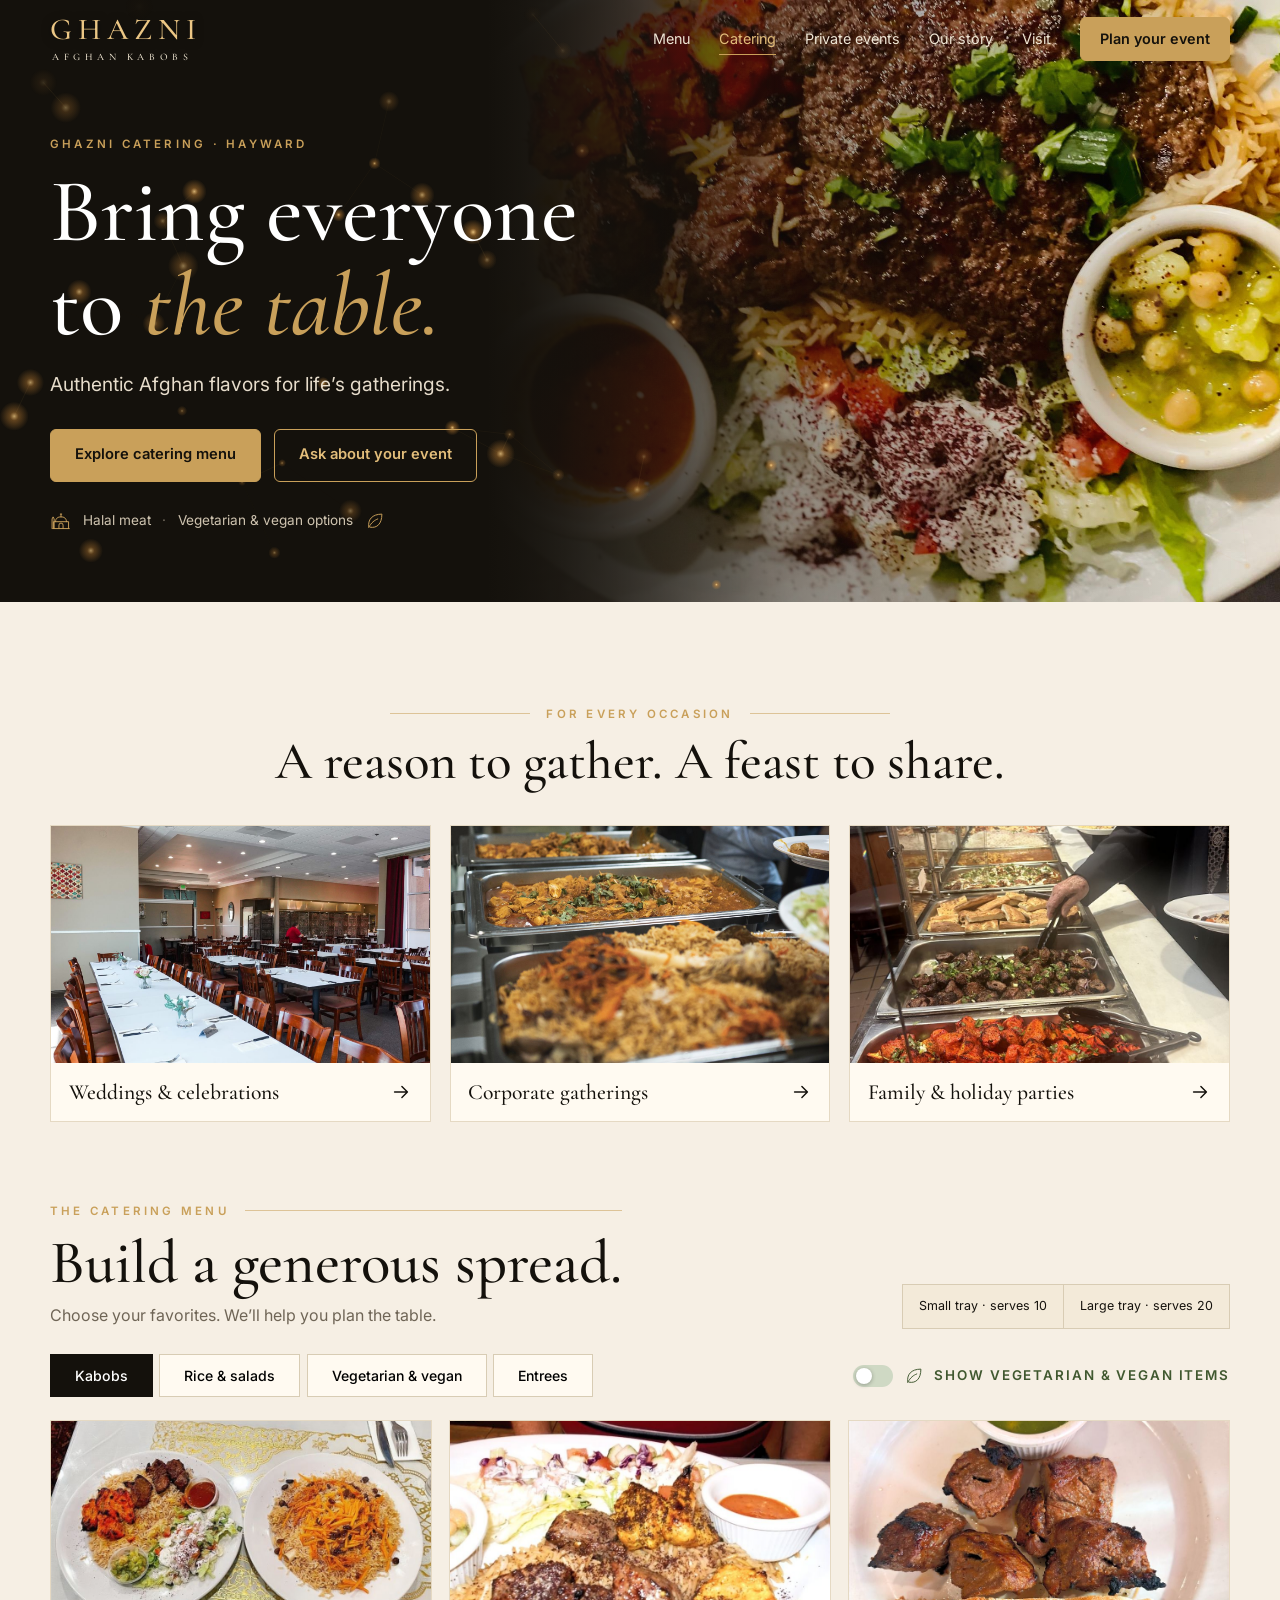
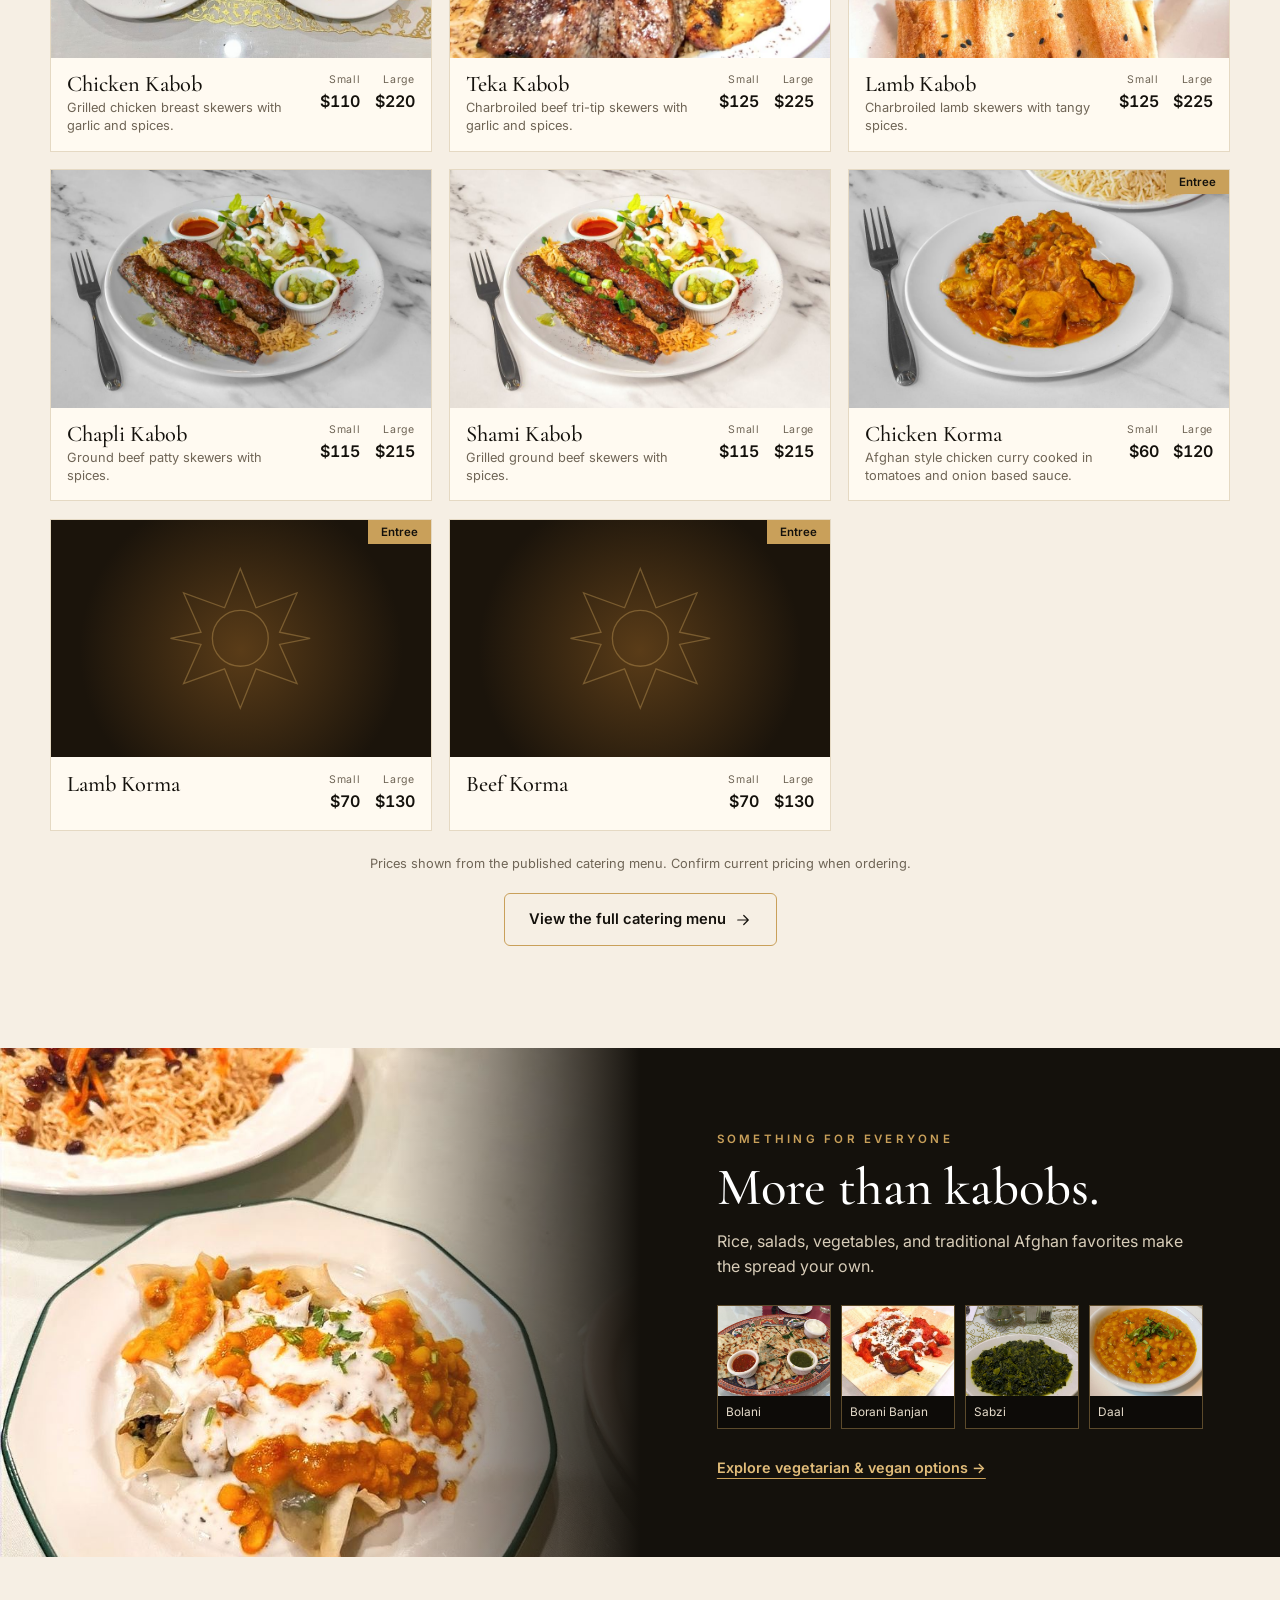
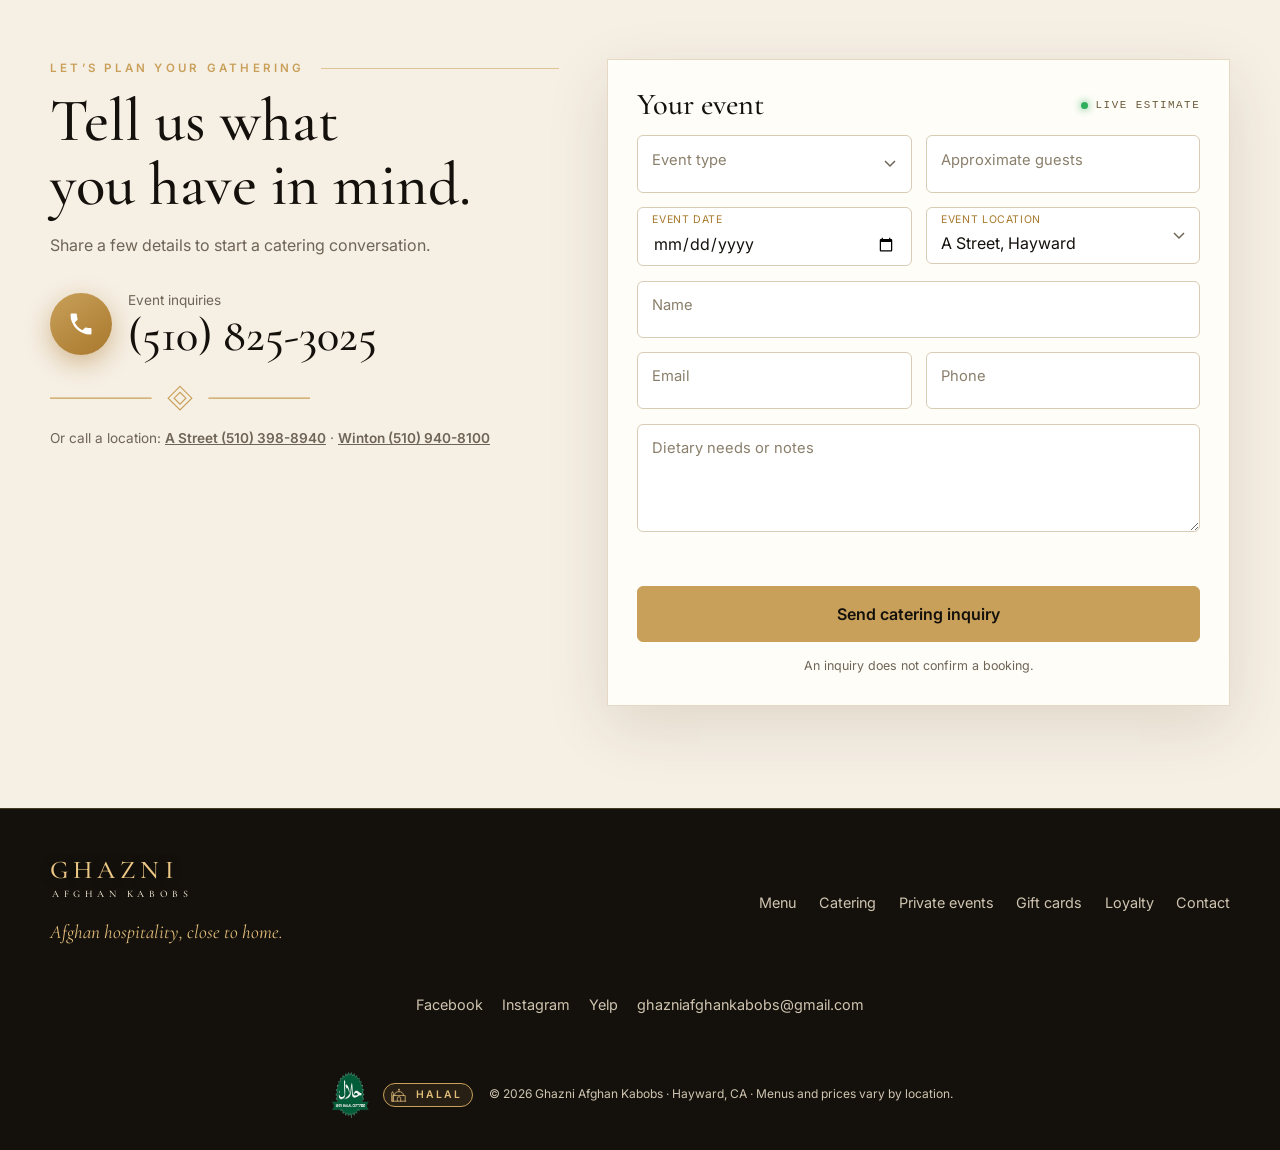
==== commit 42156a6a: "Catering page rebuilt from concept: hero, occasions, tabbed menu cards with photos, More than kabobs" ====
--- a/catering.html
+++ b/catering.html
@@ -3,92 +3,80 @@
 <link rel="preconnect" href="https://fonts.googleapis.com"><link rel="preconnect" href="https://fonts.gstatic.com" crossorigin>
 <link href="https://fonts.googleapis.com/css2?family=Cormorant+Garamond:ital,wght@0,500;0,600;1,500&family=Inter:wght@400;500;600&display=swap" rel="stylesheet">
 <link rel="icon" href="data:image/svg+xml,%3Csvg xmlns=%27http://www.w3.org/2000/svg%27 viewBox=%270 0 32 32%27%3E%3Crect width=%2732%27 height=%2732%27 rx=%276%27 fill=%27%2314110c%27/%3E%3Cpath d=%27M16 4l3 9 9 3-9 3-3 9-3-9-9-3 9-3z%27 fill=%27%23c9a05a%27/%3E%3C/svg%3E"><link rel="stylesheet" href="css/style.css"></head><body data-page="catering"><main id="main">
-<section class="hero short"><div class="bgphoto" data-photo="buffet,1000,700"></div><canvas id="bg" aria-hidden="true"></canvas><div class="wrap"><span class="eyebrow">We cater for all occasions</span><h1>Good food.<br><em class="g">Great company.</em></h1><p class="lead">Event, dinner, party, wedding, corporate, holiday and lunch catering. Bring Afghan flavors to your gathering.</p><div class="cta"><a class="btn btn-gold" href="#plan">Plan your event</a><a class="btn btn-line" href="#trays">Browse trays</a><a class="btn btn-line" id="co" target="_blank" rel="noopener" href="#">Order catering online</a></div></div></section>
-<section class="plan" id="plan"><div class="plan-fx" aria-hidden="true"></div><div class="wrap">
-<div class="plan-head"><span class="eyebrow">Free · No obligation</span><h2>Plan your event.</h2><p>Answer three quick questions. Your brief updates live, and we confirm availability and the final quote.</p></div>
-<div class="plan-grid">
-<aside class="brief" id="brief" aria-label="Your event brief (live)"><div class="brief-h"><i></i>EVENT BRIEF <span>// LIVE</span></div>
-<dl class="rows"><div><dt>Occasion</dt><dd id="b-occ">Not chosen</dd></div><div><dt>Guests</dt><dd id="b-g">25</dd></div><div><dt>Venue</dt><dd id="b-v">A Street</dd></div><div><dt>Date</dt><dd id="b-d">Not set</dd></div></dl>
-<div class="gauge"><div class="gauge-top"><span id="g-l">Fits A Street</span><span id="g-n">25 / 30</span></div><div class="track"><b id="g-f"></b></div></div>
-<div class="trayrow" id="trayrow" aria-hidden="true"></div>
-<div class="est"><span class="est-l">Ballpark food budget</span><div class="est-n"><span id="e-lo">$0</span><em> to </em><span id="e-hi">$0</span></div><p>From the published tray prices: one meat plus rice, up to two meats, rice and a vegetarian dish. Before tax and delivery. The restaurant confirms the final quote.</p></div>
-</aside>
-<form class="pf rv" id="f" onsubmit="return go(event)" novalidate>
-<ol class="steps" aria-label="Progress"><li class="on" data-s="1"><i>1</i><span>Event</span></li><li data-s="2"><i>2</i><span>Where &amp; when</span></li><li data-s="3"><i>3</i><span>You</span></li></ol><div class="bar"><b id="bar"></b></div>
-<div class="pane on" data-p="1">
- <h3>What are we celebrating?</h3>
- <div class="pills" id="pills" role="group" aria-label="Occasion"><button type="button">Wedding</button><button type="button">Corporate</button><button type="button">Holiday</button><button type="button">Lunch</button><button type="button">Birthday</button><button type="button">Family gathering</button><button type="button">Other</button></div>
- <input type="hidden" id="ev">
- <h3>How many guests?</h3>
- <div class="stepper"><button type="button" id="gm" aria-label="Fewer guests">&minus;</button><input id="gc" type="number" min="1" max="500" value="25" inputmode="numeric" aria-label="Guest count"><button type="button" id="gp" aria-label="More guests">+</button></div>
- <input class="rng" id="rng" type="range" min="5" max="150" step="5" value="25" aria-label="Guest count slider">
- <div class="presets" id="presets"><button type="button" data-n="10">10</button><button type="button" data-n="25">25</button><button type="button" data-n="50">50</button><button type="button" data-n="100">100</button><button type="button" data-n="130">130</button></div>
-</div>
-<div class="pane" data-p="2">
- <h3>Which location works best?</h3>
- <div class="locpick" id="locpick" role="group" aria-label="Location"><button type="button" data-v="astreet" class="on"><b>A Street</b><span>Downtown Hayward</span><em>Parties up to 30</em></button><button type="button" data-v="winton"><b>Winton Avenue</b><span>Hayward</span><em>Parties up to 130</em></button></div>
- <input type="hidden" id="lc" value="astreet">
- <p class="note2" id="vnote" hidden></p>
- <div class="fl"><input id="dt" type="date" placeholder=" "><label for="dt">Event date (optional)</label></div>
- <div class="fl"><textarea id="dd" rows="3" placeholder=" "></textarea><label for="dd">Anything else we should know?</label></div>
-</div>
-<div class="pane" data-p="3">
- <h3>Where should we send the quote?</h3>
- <div class="fl"><input id="nm" autocomplete="name" placeholder=" "><label for="nm">Your name</label></div>
- <div class="two2"><div class="fl"><input id="ph" type="tel" autocomplete="tel" placeholder=" "><label for="ph">Phone</label></div><div class="fl"><input id="em" type="email" autocomplete="email" placeholder=" "><label for="em">Email</label></div></div>
- <input id="co2" tabindex="-1" autocomplete="off" aria-hidden="true" style="position:absolute;left:-9999px">
-</div>
-<p class="err" id="err" role="alert"></p>
-<div class="pf-nav"><button type="button" class="back" id="back" hidden>Back</button><button type="button" class="btn btn-gold next" id="next">Continue</button><button class="btn btn-gold next" type="submit" id="sub" hidden>Send inquiry</button></div>
-<p class="fine" id="msg" role="status">An inquiry does not reserve your date.</p>
-<div class="done" id="done" hidden><svg viewBox="0 0 52 52" aria-hidden="true"><circle cx="26" cy="26" r="24" fill="none" stroke="#c9a05a" stroke-width="2"/><path d="M15 27l8 8 14-16" fill="none" stroke="#e2bd7a" stroke-width="3" stroke-linecap="round" stroke-linejoin="round"/></svg><h3>Thank you!</h3><p>We received your inquiry and will reach out soon.<br><span class="fine">An inquiry does not reserve your date.</span></p></div>
-</form></div></div></section>
-<section id="trays"><div class="wrap"><span class="eyebrow">Catering menu</span><h2 style="margin:.6rem 0">Build a table everyone will love.</h2><p class="fine" style="font-size:.95rem">Small trays serve 10; large trays serve 20. Prices are per tray.</p>
-<div class="catbar" id="catbar" role="group" aria-label="Catering categories"></div><div style="overflow-x:auto"><table class="tray"><thead><tr><th>Catering dish</th><th>Small / serves 10</th><th>Large / serves 20</th></tr></thead><tbody id="tb"></tbody></table></div>
-<div class="phgrid"><img data-photo="trays,1400,900" width="1400" height="900" loading="lazy" alt="Catering trays"><img data-photo="buffet,1000,700" width="1000" height="700" loading="lazy" alt="Catered buffet"></div>
-<div class="cta-bar"><div><b>Planning a private event?</b><br><span class="fine" style="color:#cfc4b0">A Street: up to 30 guests | Winton: up to 130 guests</span></div><a class="btn btn-gold" href="private-events.html">Banquets &amp; reservations</a></div></div></section></main>
-<script src="js/config.js"></script><script src="js/site.js"></script><script>
-const G=GHAZNI;document.getElementById('co').href=G.cateringOrderUrl;let cur=G.catering[0].cat;
-function draw(){document.getElementById('catbar').innerHTML=G.catering.map(c=>'<button aria-pressed="'+(c.cat===cur)+'" data-k="'+c.cat+'">'+c.cat+'</button>').join('');
- document.getElementById('tb').innerHTML=G.catering.find(c=>c.cat===cur).items.map(i=>'<tr><td>'+i[0]+(i[1]?'<small>'+i[1]+'</small>':'')+'</td><td>$'+i[2]+'</td><td>$'+i[3]+'</td></tr>').join('')}
-document.addEventListener('click',e=>{const b=e.target.closest('[data-k]');if(b){cur=b.dataset.k;draw()}});draw();
-const $=i=>document.getElementById(i);let step=1;
+<section class="chero"><div class="chero-img" data-photo="hero,1800,1100"></div><canvas id="bg" aria-hidden="true"></canvas><div class="wrap chero-in"><span class="eyebrow">Ghazni Catering · Hayward</span><h1>Bring everyone<br>to <em class="g">the table.</em></h1><p class="lead">Authentic Afghan flavors for life&rsquo;s gatherings.</p>
+<div class="cta"><a class="btn btn-gold" href="#menu">Explore catering menu</a><a class="btn btn-line" href="#plan">Ask about your event</a></div>
+<p class="cline"><svg viewBox="0 0 32 32" fill="none" stroke="currentColor" stroke-width="1.4" stroke-linecap="round" stroke-linejoin="round" aria-hidden="true"><path d="M5 27V17h22v10M8 17c0-5 3.5-7 8-7s8 2 8 7M16 10V6M15 6h2M4 27h24M13 27v-5a3 3 0 0 1 6 0v5M3 27V13l1.5-3L6 13v14"/></svg><span>Halal meat</span><i>&middot;</i><span>Vegetarian &amp; vegan options</span><svg viewBox="0 0 32 32" fill="none" stroke="currentColor" stroke-width="1.4" stroke-linecap="round" stroke-linejoin="round" aria-hidden="true"><path d="M7 25C5 14 12 6 26 6c0 14-7 21-17 19M7 25c4-7 8-10 13-12"/></svg></p></div></section>
+
+<section class="occs" id="occasions"><div class="wrap"><div class="ey-line"><span class="eyebrow">For every occasion</span></div><h2 class="c">A reason to gather. A feast to share.</h2>
+<div class="occ-grid"><a class="occ rv" href="#plan" data-occ="Wedding"><div class="occ-img" data-photo="dining1,1000,700"></div><div class="occ-lab"><span>Weddings &amp; celebrations</span><svg viewBox="0 0 24 24" fill="none" stroke="currentColor" stroke-width="1.6" stroke-linecap="round" stroke-linejoin="round" aria-hidden="true"><path d="M5 12h14M13 6l6 6-6 6"/></svg></div></a><a class="occ rv" href="#plan" data-occ="Corporate"><div class="occ-img" data-photo="trays,1000,700"></div><div class="occ-lab"><span>Corporate gatherings</span><svg viewBox="0 0 24 24" fill="none" stroke="currentColor" stroke-width="1.6" stroke-linecap="round" stroke-linejoin="round" aria-hidden="true"><path d="M5 12h14M13 6l6 6-6 6"/></svg></div></a><a class="occ rv" href="#plan" data-occ="Holiday"><div class="occ-img" data-photo="buffet,1000,700"></div><div class="occ-lab"><span>Family &amp; holiday parties</span><svg viewBox="0 0 24 24" fill="none" stroke="currentColor" stroke-width="1.6" stroke-linecap="round" stroke-linejoin="round" aria-hidden="true"><path d="M5 12h14M13 6l6 6-6 6"/></svg></div></a></div></div></section>
+
+<section class="cmenu" id="menu"><div class="wrap"><div class="cm-head"><div><div class="ey-line l"><span class="eyebrow">The catering menu</span></div><h2>Build a generous spread.</h2><p class="sub">Choose your favorites. We&rsquo;ll help you plan the table.</p></div>
+<div class="legend" aria-label="Tray sizes"><span>Small tray &middot; serves 10</span><span>Large tray &middot; serves 20</span></div></div>
+<div class="cm-tabs"><div class="tabs" id="tabs" role="tablist" aria-label="Catering categories"></div><label class="tog"><input type="checkbox" id="vegtog"><i></i><svg viewBox="0 0 32 32" fill="none" stroke="currentColor" stroke-width="1.4" stroke-linecap="round" stroke-linejoin="round" aria-hidden="true"><path d="M7 25C5 14 12 6 26 6c0 14-7 21-17 19M7 25c4-7 8-10 13-12"/></svg><span>Show vegetarian &amp; vegan items</span></label></div>
+<div class="cm-grid" id="cgrid" aria-live="polite"></div>
+<p class="cm-note">Prices shown from the published catering menu. Confirm current pricing when ordering.</p>
+<div class="c"><a class="btn btn-out" id="fullmenu" target="_blank" rel="noopener" href="#">View the full catering menu <svg viewBox="0 0 24 24" fill="none" stroke="currentColor" stroke-width="1.6" stroke-linecap="round" stroke-linejoin="round" aria-hidden="true"><path d="M5 12h14M13 6l6 6-6 6"/></svg></a></div></div></section>
+
+<section class="more"><div class="more-img" data-photo="mantu,900,1100" role="img" aria-label="Mantu dumplings with yogurt and lentils"></div><div class="more-txt rv"><span class="eyebrow">Something for everyone</span><h2>More than kabobs.</h2><p>Rice, salads, vegetables, and traditional Afghan favorites make the spread your own.</p>
+<div class="thumbs"><figure><img data-photo="bolani,500,400" width="500" height="400" loading="lazy" alt="Bolani"><figcaption>Bolani</figcaption></figure><figure><img data-photo="borani,500,400" width="500" height="400" loading="lazy" alt="Borani Banjan"><figcaption>Borani Banjan</figcaption></figure><figure><img data-photo="sabzi,500,400" width="500" height="400" loading="lazy" alt="Sabzi"><figcaption>Sabzi</figcaption></figure><figure><img data-photo="daal,500,400" width="500" height="400" loading="lazy" alt="Daal"><figcaption>Daal</figcaption></figure></div>
+<a class="link" id="vegjump" href="#menu">Explore vegetarian &amp; vegan options &rarr;</a></div></section>
+
+<section class="cplan" id="plan"><div class="wrap cplan-grid"><div class="cplan-l rv"><div class="ey-line l"><span class="eyebrow">Let&rsquo;s plan your gathering</span></div><h2>Tell us what<br>you have in mind.</h2><p class="sub">Share a few details to start a catering conversation.</p>
+<a class="phone" href="tel:5108253025"><span class="ph-ic"><svg viewBox="0 0 24 24" fill="currentColor" aria-hidden="true"><path d="M6.6 10.8a15.1 15.1 0 0 0 6.6 6.6l2.2-2.2a1 1 0 0 1 1-.25 11.4 11.4 0 0 0 3.6.57 1 1 0 0 1 1 1V20a1 1 0 0 1-1 1A17 17 0 0 1 3 4a1 1 0 0 1 1-1h3.5a1 1 0 0 1 1 1c0 1.250.2 2.450.57 3.600a1 1 0 0 1-.25 1z"/></svg></span><span><small>Event inquiries</small><b>(510) 825-3025</b></span></a><svg class="orn" viewBox="0 0 220 24" fill="none" stroke="currentColor" aria-hidden="true"><path d="M0 12h86M134 12h86"/><path d="M110 2l10 10-10 10-10-10z"/><path d="M110 7l5 5-5 5-5-5z"/></svg>
+<p class="alt">Or call a location: <a href="tel:5103988940">A Street (510) 398-8940</a> &middot; <a href="tel:5109408100">Winton (510) 940-8100</a></p></div>
+<form class="cform rv" id="f" onsubmit="return go(event)" novalidate><div class="cf-h"><h3>Your event</h3><span class="live"><i></i>Live estimate</span></div>
+<div class="g2"><div class="lf"><select id="ev" required><option value="" disabled selected></option><option>Wedding</option><option>Corporate</option><option>Holiday</option><option>Lunch</option><option>Birthday</option><option>Family gathering</option><option>Other</option></select><label for="ev">Event type</label></div>
+<div class="lf"><input id="gc" type="number" min="1" max="500" inputmode="numeric" placeholder=" "><label for="gc">Approximate guests</label></div>
+<div class="lf"><input id="dt" type="date" placeholder=" "><label for="dt">Event date</label></div>
+<div class="lf"><select id="lc"><option value="astreet">A Street, Hayward</option><option value="winton">Winton Avenue, Hayward</option></select><label for="lc">Event location</label></div></div>
+<div class="est2" id="est2" hidden><span class="est-ic">&asymp;</span><span id="est2t"></span></div>
+<div class="lf"><input id="nm" autocomplete="name" placeholder=" "><label for="nm">Name</label></div>
+<div class="g2"><div class="lf"><input id="em" type="email" autocomplete="email" placeholder=" "><label for="em">Email</label></div><div class="lf"><input id="ph" type="tel" autocomplete="tel" placeholder=" "><label for="ph">Phone</label></div></div>
+<div class="lf"><textarea id="dd" rows="3" placeholder=" "></textarea><label for="dd">Dietary needs or notes</label></div>
+<input id="co2" tabindex="-1" autocomplete="off" aria-hidden="true" style="position:absolute;left:-9999px;width:1px;height:1px;opacity:0">
+<p class="err" id="err" role="alert"></p><button class="btn btn-gold sendbtn" type="submit" id="sub">Send catering inquiry</button>
+<p class="fine" id="msg" role="status">An inquiry does not confirm a booking.</p>
+<div class="done" id="done" hidden><svg viewBox="0 0 52 52" aria-hidden="true"><circle cx="26" cy="26" r="24" fill="none" stroke="#c9a05a" stroke-width="2"/><path d="M15 27l8 8 14-16" fill="none" stroke="#b07f2e" stroke-width="3" stroke-linecap="round" stroke-linejoin="round"/></svg><h3>Thank you!</h3><p>We received your inquiry and will reach out soon.<br><span class="fine">An inquiry does not confirm a booking.</span></p></div></form></div></section>
+</main><script src="js/config.js"></script><script src="js/site.js"></script><script>
+const G=GHAZNI,$=i=>document.getElementById(i);
+const TAB={'Meat dishes':'Kabobs','Salads & rice':'Rice & salads','Vegetarian & vegan':'Vegetarian & vegan','Entrees':'Entrees'};
+const PH={'Chicken Kabob':'murgh','Teka Kabob':'teka','Lamb Kabob':'lamb','Chapli Kabob':'chapli','Shami Kabob':'shami','Chicken Korma':'korma','White Rice':'rice','Brown Rice':'rice','House Salad':'salad','Grilled Chicken Salad':'chickensalad','Mixed Vegetables':'mixveg','Grilled Vegetables':'grilledveg','Bolani':'bolani','Borani Banjan':'borani','Sabzi':'sabzi','Daal':'daal','Lobia':'lobia','Mantu':'mantu','Quabili Pallow':'qabili','Fish Curry':'fish'};
+const VEGEXTRA=['White Rice','Brown Rice','House Salad'];
+const isVeg=(c,n)=>c==='Vegetarian & vegan'||VEGEXTRA.includes(n);
+const PLATE='<svg viewBox="0 0 400 400" fill="none" stroke="currentColor" aria-hidden="true"><polygon points="200,40 236,130 330,96 290,186 360,200 290,214 330,304 236,270 200,360 164,270 70,304 110,214 40,200 110,186 70,96 164,130" stroke-width="3"/><circle cx="200" cy="200" r="64" stroke-width="3"/></svg>';
+let cur=G.catering[0].cat;
+function card(c,i){const k=PH[i[0]],badge=/Korma|Fish|Kofta|Mantu|Quabili|Aushak|Shola Goshti/.test(i[0])&&c!=='Vegetarian & vegan'?'<span class="badge">Entree</span>':'';
+ return '<article class="mc rv in"><div class="mc-img">'+(k?'<img src="'+photo(k,900,600)+'" width="900" height="600" loading="lazy" alt="'+i[0]+'">':'<div class="mc-ph">'+PLATE+'</div>')+badge+'</div><div class="mc-b"><div class="mc-n"><h3>'+i[0]+'</h3><p>'+(i[1]||'')+'</p></div><div class="mc-p"><span><small>Small</small><b>$'+i[2]+'</b></span><span><small>Large</small><b>$'+i[3]+'</b></span></div></div></article>'}
+function draw(){const veg=$('vegtog').checked;
+ $('tabs').innerHTML=G.catering.map(c=>'<button role="tab" aria-selected="'+(!veg&&c.cat===cur)+'" data-k="'+c.cat+'" class="'+(!veg&&c.cat===cur?'on':'')+'">'+TAB[c.cat]+'</button>').join('');
+ let out='';if(veg){G.catering.forEach(c=>c.items.forEach(i=>{if(isVeg(c.cat,i[0]))out+=card(c.cat,i)}))}else out=G.catering.find(c=>c.cat===cur).items.map(i=>card(cur,i)).join('');
+ $('cgrid').innerHTML=out}
+$('tabs').addEventListener('click',e=>{const b=e.target.closest('[data-k]');if(b){cur=b.dataset.k;$('vegtog').checked=false;draw()}});
+$('vegtog').onchange=draw;
+$('vegjump').onclick=e=>{$('vegtog').checked=true;draw()};
+$('fullmenu').href=G.cateringOrderUrl;
+draw();
+document.querySelectorAll('.occ').forEach(a=>a.addEventListener('click',()=>{$('ev').value=a.dataset.occ;fl()}));
+/* estimate */
 const price=n=>{let r=null;G.catering.forEach(c=>c.items.forEach(i=>{if(i[0]===n&&!r)r=[i[2],i[3]]}));return r};
 const tray=(n,[s,l])=>{const f=Math.floor(n/20),r=n%20;return f*l+(r===0?0:r<=10?s:Math.min(l,2*s))};
 const money=v=>'$'+Math.round(v).toLocaleString('en-US');
-function est(n){const rice=Math.ceil(n/2),chk=price('Chicken Kabob'),tk=price('Teka Kabob'),lb=price('Lamb Kabob'),wr=price('White Rice'),sz=price('Sabzi');
- const lo=tray(n,chk)+tray(rice,wr),hi=tray(n,tk)+tray(n,lb)+tray(rice,wr)+tray(n,sz);return[lo,hi]}
-const cur2={lo:0,hi:0};
-function tween(id,from,to){const el=$(id);if(matchMedia('(prefers-reduced-motion:reduce)').matches){el.textContent=money(to);return}
- const t0=performance.now();(function f(t){const k=Math.min(1,(t-t0)/450),e=1-Math.pow(1-k,3);el.textContent=money(from+(to-from)*e);if(k<1)requestAnimationFrame(f)})(t0)}
-function upd(){const n=Math.max(1,+$('gc').value||1),L=G.locations[$('lc').value],cap=L.cap;
- $('b-occ').textContent=$('ev').value||'Not chosen';$('b-g').textContent=n;$('b-v').textContent=L.name;$('b-d').textContent=$('dt').value||'Not set';
- const pct=Math.min(100,n/cap*100);$('g-f').style.width=pct+'%';$('g-f').className=n>cap?'over':'';$('g-n').textContent=n+' / '+cap;
- $('g-l').textContent=n>cap?'Over capacity: choose Winton Avenue':'Fits '+L.name;
- const tn=Math.ceil(n/10),shown=Math.min(tn,16);$('trayrow').innerHTML='<span class="tl">'+tn+' small tray'+(tn>1?'s':'')+' per dish</span>'+Array.from({length:shown},(_,i)=>'<i style="animation-delay:'+i*30+'ms"></i>').join('')+(tn>16?'<b>+'+(tn-16)+'</b>':'');
- const [lo,hi]=est(n);tween('e-lo',cur2.lo,lo);tween('e-hi',cur2.hi,hi);cur2.lo=lo;cur2.hi=hi;
- $('rng').value=Math.min(150,n);
- const vn=$('vnote');if(n>30&&$('lc').value==='astreet'){vn.hidden=false;vn.textContent='Heads up: A Street seats up to 30 guests. Winton Avenue seats up to 130.'}else vn.hidden=true}
-function setLoc(v){$('lc').value=v;[...$('locpick').children].forEach(x=>x.classList.toggle('on',x.dataset.v===v))}
-function setN(n){n=Math.max(1,Math.min(500,n));$('gc').value=n;if(n>30&&$('lc').value==='astreet')setLoc('winton');upd()}
-function show(n){step=n;document.querySelectorAll('.pane').forEach(p=>p.classList.toggle('on',+p.dataset.p===n));
- document.querySelectorAll('.steps li').forEach(li=>{const k=+li.dataset.s;li.classList.toggle('on',k===n);li.classList.toggle('ok',k<n)});
- $('bar').style.width=(n*33.34)+'%';$('back').hidden=n===1;$('next').hidden=n===3;$('sub').hidden=n!==3;$('err').textContent=''}
-$('pills').addEventListener('click',e=>{const b=e.target.closest('button');if(!b)return;[...$('pills').children].forEach(x=>x.classList.toggle('on',x===b));$('ev').value=b.textContent;$('err').textContent='';upd()});
-$('locpick').addEventListener('click',e=>{const b=e.target.closest('button');if(!b)return;setLoc(b.dataset.v);upd()});
-$('presets').addEventListener('click',e=>{const b=e.target.closest('button');if(b)setN(+b.dataset.n)});
-$('gm').onclick=()=>setN((+$('gc').value||1)-5);$('gp').onclick=()=>setN((+$('gc').value||0)+5);$('gc').oninput=()=>setN(+$('gc').value||1);$('rng').oninput=e=>setN(+e.target.value);$('dt').oninput=upd;
-$('back').onclick=()=>show(step-1);
-$('next').onclick=()=>{if(step===1){if(!$('ev').value)return $('err').textContent='Please choose an occasion.';if(!(+$('gc').value>0))return $('err').textContent='Please enter your guest count.'}show(step+1)};
+function est(){const n=+$('gc').value;if(!(n>0)){$('est2').hidden=true;return}
+ const rice=Math.ceil(n/2),lo=tray(n,price('Chicken Kabob'))+tray(rice,price('White Rice')),hi=tray(n,price('Teka Kabob'))+tray(n,price('Lamb Kabob'))+tray(rice,price('White Rice'))+tray(n,price('Sabzi'));
+ let t='<b>'+Math.ceil(n/10)+' small</b> or <b>'+Math.ceil(n/20)+' large</b> trays per dish &middot; ballpark <b>'+money(lo)+' &ndash; '+money(hi)+'</b>';
+ if(n>30&&$('lc').value==='astreet'){$('lc').value='winton';t+=' &middot; <em>Winton seats up to 130, so we picked it for you.</em>'}
+ $('est2t').innerHTML=t;$('est2').hidden=false}
+function fl(){[...document.querySelectorAll('.lf select')].forEach(s=>s.classList.toggle('has',!!s.value))}
+$('gc').oninput=est;$('lc').onchange=est;$('ev').onchange=fl;fl();
 async function go(e){e.preventDefault();const m=$('msg'),L=G.locations[$('lc').value],btn=$('sub');$('err').textContent='';
+ if(!$('ev').value)return $('err').textContent='Please choose an event type.';
  if(!$('nm').value.trim()||!$('ph').value.trim()||!/^[^@\s]+@[^@\s]+\.[^@\s]+$/.test($('em').value))return $('err').textContent='Please add your name, phone and a valid email.';
  const tel='<a href="tel:'+L.tel.replace(/\D/g,'')+'"><b>'+L.tel+'</b></a>';btn.disabled=true;btn.textContent='Sending…';
- const details=($('dd').value+' | Ballpark: '+$('e-lo').textContent+' to '+$('e-hi').textContent).trim();
+ const details=($('dd').value+($('est2').hidden?'':' | Ballpark: '+$('est2t').textContent.split('ballpark ')[1])).trim();
  try{const r=await fetch('/api/inquiry',{method:'POST',headers:{'Content-Type':'application/json'},body:JSON.stringify({name:$('nm').value,phone:$('ph').value,email:$('em').value,type:$('ev').value,guests:$('gc').value,location:L.name,date:$('dt').value,details:details,company:$('co2').value})});
-  if(r.ok){document.querySelectorAll('.pane,.pf-nav,.steps,.bar,#err').forEach(x=>x.hidden=true);$('done').hidden=false;m.hidden=true}
+  if(r.ok){document.querySelectorAll('#f .g2,#f .lf,#f .est2,#f .sendbtn,#f .err,#f .cf-h').forEach(x=>x.hidden=true);$('done').hidden=false;m.hidden=true}
   else if(r.status===400){$('err').textContent=(await r.json()).error}
-  else m.innerHTML='We could not send that online. Please call '+L.name+' at '+tel+'. An inquiry does not reserve your date.';
+  else m.innerHTML='We could not send that online. Please call '+L.name+' at '+tel+'. An inquiry does not confirm a booking.';
  }catch{m.innerHTML='We could not send that online. Please call '+L.name+' at '+tel+'.'}
- btn.disabled=false;btn.textContent='Send inquiry';return false}
-show(1);upd();
+ btn.disabled=false;btn.textContent='Send catering inquiry';return false}
 </script></body></html>
--- a/css/style.css
+++ b/css/style.css
@@ -209,73 +209,71 @@
 .halal-line{display:flex;align-items:center;gap:.8rem}
 .strip .seal{width:44px;height:44px}
 
-/* ===== plan your event ===== */
-.plan{background:#0e0b07;color:#f2e9d8;position:relative;overflow:hidden;isolation:isolate}
-.plan-fx{position:absolute;inset:0;z-index:-1;background:radial-gradient(600px 400px at 85% 10%,rgba(201,160,90,.16),transparent 70%),radial-gradient(500px 360px at 5% 90%,rgba(201,160,90,.10),transparent 70%),linear-gradient(rgba(201,160,90,.07) 1px,transparent 1px) 0 0/56px 56px,linear-gradient(90deg,rgba(201,160,90,.07) 1px,transparent 1px) 0 0/56px 56px;-webkit-mask:radial-gradient(ellipse at 50% 40%,#000 30%,transparent 80%);mask:radial-gradient(ellipse at 50% 40%,#000 30%,transparent 80%)}
-.plan-fx::after{content:"";position:absolute;left:0;right:0;height:140px;background:linear-gradient(180deg,transparent,rgba(226,189,122,.10),transparent);animation:scan 7s linear infinite}
-@keyframes scan{from{top:-140px}to{top:100%}}
-.plan-head{max-width:40rem;margin-bottom:2.4rem}.plan-head h2{margin:.5rem 0 .6rem;color:#fff}.plan-head p{color:#b9ae9a}
-.plan-grid{display:grid;grid-template-columns:.85fr 1.15fr;gap:2rem;align-items:start}
-@media(max-width:900px){.plan-grid{grid-template-columns:1fr}}
-.brief{position:sticky;top:100px;border:1px solid rgba(201,160,90,.3);border-radius:18px;padding:1.5rem;background:linear-gradient(160deg,rgba(255,255,255,.05),rgba(255,255,255,.015));backdrop-filter:blur(10px);font-family:ui-monospace,SFMono-Regular,Menlo,monospace;box-shadow:0 20px 60px rgba(0,0,0,.4),inset 0 1px 0 rgba(255,255,255,.06)}
-@media(max-width:900px){.brief{position:static}}
-.brief-h{display:flex;align-items:center;gap:.6rem;font-size:.72rem;letter-spacing:.2em;color:var(--gold2);margin-bottom:1.1rem}.brief-h span{opacity:.6}
-.brief-h i{width:8px;height:8px;border-radius:50%;background:#6ad28a;box-shadow:0 0 10px #6ad28a;animation:pulse 2s infinite}
-.rows>div{display:flex;justify-content:space-between;gap:1rem;padding:.5rem 0;border-bottom:1px dashed rgba(201,160,90,.25);font-size:.8rem}
-.rows dt{color:#8d836f;text-transform:uppercase;letter-spacing:.1em}.rows dd{color:#fff;text-align:right}
-.gauge{margin:1.1rem 0 .8rem}.gauge-top{display:flex;justify-content:space-between;font-size:.72rem;color:#b9ae9a;margin-bottom:.4rem}
-.track{height:8px;border-radius:8px;background:rgba(255,255,255,.08);overflow:hidden}
-.track b{display:block;height:100%;width:0;border-radius:8px;background:linear-gradient(90deg,var(--gold),var(--gold2));box-shadow:0 0 14px rgba(226,189,122,.7);transition:width .5s cubic-bezier(.2,.7,.2,1)}
-.track b.over{background:linear-gradient(90deg,#d9822b,#ff7a59)}
-.trayrow{display:flex;flex-wrap:wrap;gap:5px;align-items:center;margin:.9rem 0 1.1rem}
-.trayrow .tl{width:100%;font-size:.72rem;color:#b9ae9a;margin-bottom:.2rem}
-.trayrow i{width:22px;height:14px;border-radius:3px;border:1px solid rgba(226,189,122,.7);background:linear-gradient(180deg,rgba(226,189,122,.35),rgba(226,189,122,.08));animation:pop .4s both}
-.trayrow b{font-size:.75rem;color:var(--gold2)}
-@keyframes pop{from{transform:scale(.4);opacity:0}to{transform:none;opacity:1}}
-.est{border-top:1px solid rgba(201,160,90,.3);padding-top:1rem}
-.est-l{font-size:.7rem;letter-spacing:.18em;text-transform:uppercase;color:#8d836f}
-.est-n{font:500 clamp(1.9rem,4vw,2.6rem)/1.1 var(--serif);color:var(--gold2);margin:.3rem 0 .5rem;text-shadow:0 0 24px rgba(226,189,122,.35)}.est-n em{font:400 .9rem var(--sans);color:#8d836f;font-style:normal}
-.est p{font:400 .72rem/1.5 var(--sans);color:#8d836f}
-.pf{position:relative;border-radius:18px;padding:1.8rem;background:linear-gradient(160deg,rgba(40,32,20,.8),rgba(18,14,9,.9));border:1px solid rgba(201,160,90,.3);box-shadow:0 30px 80px rgba(0,0,0,.5)}
-.pf h3{font-size:1.7rem;color:#fff;margin:.2rem 0 .2rem}
-.steps{display:flex;gap:.4rem;list-style:none;margin-bottom:.7rem;font-size:.72rem;letter-spacing:.08em;text-transform:uppercase;color:#8d836f}
-.steps li{display:flex;align-items:center;gap:.5rem;flex:1}
-.steps i{font-style:normal;display:grid;place-items:center;width:26px;height:26px;border-radius:50%;border:1px solid #5a4e3a;font-size:.74rem;flex:none}
-.steps li.on{color:var(--gold2)}.steps li.on i{background:var(--gold);color:var(--ink);border-color:var(--gold);box-shadow:0 0 14px rgba(226,189,122,.6)}
-.steps li.ok{color:#9ab98a}.steps li.ok i{background:#2f5a3a;border-color:#2f5a3a;color:#fff}
-.bar{height:3px;background:rgba(255,255,255,.08);border-radius:3px;overflow:hidden;margin-bottom:1.4rem}
-.bar b{display:block;height:100%;width:33%;background:linear-gradient(90deg,var(--gold),var(--gold2));box-shadow:0 0 12px var(--gold);transition:width .5s cubic-bezier(.2,.7,.2,1)}
-.pane{display:none}.pane.on{display:grid;gap:1rem;animation:paneIn .45s cubic-bezier(.2,.7,.2,1)}
-@keyframes paneIn{from{opacity:0;transform:translateX(18px)}to{opacity:1;transform:none}}
-.pills{display:flex;flex-wrap:wrap;gap:.55rem}
-.pills button,.presets button{min-height:44px;padding:.55rem 1.1rem;border-radius:99px;border:1px solid rgba(201,160,90,.35);background:rgba(255,255,255,.04);color:#e8dcc6;font:500 .9rem var(--sans);cursor:pointer;transition:.2s}
-.pills button:hover,.presets button:hover{border-color:var(--gold);background:rgba(201,160,90,.12)}
-.pills button.on{background:var(--gold);color:var(--ink);border-color:var(--gold);box-shadow:0 0 18px rgba(226,189,122,.45);font-weight:600}
-.stepper{display:flex;align-items:center;gap:.6rem}
-.stepper button{width:52px;height:52px;border-radius:50%;border:1px solid rgba(201,160,90,.5);background:rgba(255,255,255,.04);color:var(--gold2);font-size:1.5rem;cursor:pointer;transition:.2s;flex:none}
-.stepper button:hover{background:var(--gold);color:var(--ink)}
-.stepper input{width:100%;text-align:center;font:600 2.2rem var(--serif);background:rgba(255,255,255,.05);border:1px solid rgba(201,160,90,.3);color:#fff;border-radius:14px;padding:.3rem}
-.rng{-webkit-appearance:none;appearance:none;width:100%;height:6px;border-radius:6px;background:rgba(255,255,255,.1);padding:0;border:0}
-.rng::-webkit-slider-thumb{-webkit-appearance:none;width:22px;height:22px;border-radius:50%;background:var(--gold);box-shadow:0 0 14px rgba(226,189,122,.8);cursor:pointer}
-.rng::-moz-range-thumb{width:22px;height:22px;border:0;border-radius:50%;background:var(--gold);box-shadow:0 0 14px rgba(226,189,122,.8);cursor:pointer}
-.presets{display:flex;gap:.4rem;flex-wrap:wrap}.presets button{min-height:36px;padding:.3rem .9rem;font-size:.8rem}
-.locpick{display:grid;grid-template-columns:1fr 1fr;gap:.7rem}
-.locpick button{text-align:left;padding:1rem;border-radius:14px;border:1px solid rgba(201,160,90,.3);background:rgba(255,255,255,.04);color:#d8cdb9;cursor:pointer;font:400 .82rem var(--sans);line-height:1.4;transition:.2s}
-.locpick b{display:block;font:500 1.5rem var(--serif);color:#fff}.locpick em{display:block;margin-top:.3rem;font-style:normal;color:var(--gold2);font-weight:600}
-.locpick button.on{border-color:var(--gold);background:rgba(201,160,90,.14);box-shadow:0 0 0 1px var(--gold),0 0 22px rgba(226,189,122,.25)}
-.note2{font-size:.82rem;color:#ffb48a;background:rgba(255,122,89,.1);border:1px solid rgba(255,122,89,.35);border-radius:10px;padding:.6rem .8rem}
-.fl{position:relative}
-.fl input,.fl textarea{width:100%;min-height:56px;padding:1.4rem .95rem .5rem;border-radius:12px;border:1px solid rgba(201,160,90,.28);background:rgba(255,255,255,.05);color:#fff;font:inherit;color-scheme:dark;transition:.2s}
-.fl label{position:absolute;left:1rem;top:1rem;font:400 .95rem var(--sans);letter-spacing:0;text-transform:none;color:#9d927d;pointer-events:none;transition:.18s;display:block}
-.fl input:focus,.fl textarea:focus{outline:none;border-color:var(--gold);box-shadow:0 0 0 3px rgba(201,160,90,.2)}
-.fl input:focus+label,.fl input:not(:placeholder-shown)+label,.fl textarea:focus+label,.fl textarea:not(:placeholder-shown)+label,.fl input[type=date]+label{top:.45rem;font-size:.68rem;color:var(--gold2);letter-spacing:.06em}
-.two2{display:grid;grid-template-columns:1fr 1fr;gap:.8rem}@media(max-width:520px){.two2,.locpick{grid-template-columns:1fr}.steps span{display:none}}
-.err{color:#ff9d8a;font-size:.86rem;min-height:1.2rem;margin-top:.4rem}
-.pf-nav{display:flex;gap:.6rem;margin-top:.2rem}.pf-nav .next{flex:1;justify-content:center;padding:1.05rem;font-size:1rem}
-.back{background:transparent;border:1px solid rgba(201,160,90,.4);color:var(--gold2);border-radius:6px;padding:0 1.3rem;cursor:pointer;font:600 .92rem var(--sans)}
-.pf .fine{color:#8d836f;margin-top:.8rem}
-.done{text-align:center;padding:2rem 0}.done svg{width:84px;margin:0 auto 1rem}.done h3{font-size:2.2rem}.done circle{stroke-dasharray:152;stroke-dashoffset:152;animation:dr 1s .1s forwards}.done path{stroke-dasharray:50;stroke-dashoffset:50;animation:dr .6s .8s forwards}@keyframes dr{to{stroke-dashoffset:0}}
-.done p{color:#d8cdb9}
-.pf [hidden]{display:none!important}
-@media(prefers-reduced-motion:reduce){.plan-fx::after{animation:none}}
+/* ===== catering page (concept) ===== */
+.c{text-align:center}.sub{color:var(--muted);margin-top:.5rem}
+.ey-line{display:flex;align-items:center;gap:1rem;margin-bottom:.7rem}.ey-line::before,.ey-line::after{content:"";height:1px;flex:1;background:var(--gold);opacity:.55;max-width:140px}
+.ey-line.l::before{display:none}.ey-line.l::after{max-width:none}.ey-line:not(.l){justify-content:center}
+.chero{position:relative;background:var(--ink);color:#fff;overflow:hidden;isolation:isolate;min-height:600px;display:flex;align-items:center;padding:130px 0 70px}
+.chero-img{position:absolute;inset:0 0 0 38%;z-index:-2;background-size:cover;background-position:center;animation:kb 30s ease-in-out infinite alternate;-webkit-mask:linear-gradient(90deg,transparent,#000 38%);mask:linear-gradient(90deg,transparent,#000 38%)}
+.chero::before{content:"";position:absolute;inset:0;z-index:-1;background:linear-gradient(90deg,var(--ink) 30%,rgba(20,17,12,.55) 55%,transparent)}
+.chero h1{margin:.6rem 0 1rem}.chero .lead{font-size:1.2rem;color:#e6dccb;margin-bottom:1.8rem}
+.chero .cta{display:flex;gap:.8rem;flex-wrap:wrap}
+.cline{display:flex;align-items:center;gap:.7rem;margin-top:1.8rem;color:#cfc4b0;font-size:.85rem}.cline svg{width:22px;height:22px;color:var(--gold)}.cline i{opacity:.5;font-style:normal}
+@media(max-width:800px){.chero{min-height:0;padding:110px 0 50px}.chero-img{inset:0;opacity:.45;-webkit-mask:none;mask:none}.chero::before{background:linear-gradient(180deg,rgba(20,17,12,.6),var(--ink))}}
+.occs{padding-bottom:3rem}.occs h2{margin-bottom:2.2rem}
+.occ-grid{display:grid;grid-template-columns:repeat(3,1fr);gap:1.2rem}@media(max-width:800px){.occ-grid{grid-template-columns:1fr}}
+.occ{display:block;text-decoration:none;background:#fffaf1;border:1px solid #e5d9c3;overflow:hidden;transition:.3s}
+.occ:hover{transform:translateY(-5px);box-shadow:0 18px 40px rgba(60,40,10,.18),0 0 0 1px var(--gold)}
+.occ-img{aspect-ratio:16/10;background-size:cover;background-position:center;transition:.6s}.occ:hover .occ-img{transform:scale(1.05)}.occ{overflow:hidden}
+.occ-lab{display:flex;justify-content:space-between;align-items:center;padding:1rem 1.1rem;font:500 1.35rem var(--serif);background:#fffaf1;position:relative}.occ-lab svg{width:22px;height:22px;color:var(--ink);transition:.3s}.occ:hover .occ-lab svg{transform:translateX(5px);color:var(--gold)}
+.cmenu{background:var(--cream);padding-top:2rem}
+.cm-head{display:flex;justify-content:space-between;align-items:flex-end;gap:1.4rem;flex-wrap:wrap;margin-bottom:1.6rem}.cm-head h2{font-size:clamp(2.4rem,5vw,3.8rem)}
+.legend{display:flex;border:1px solid #d8ccb4;background:#f3ead9;font-size:.78rem}.legend span{padding:.7rem 1rem}.legend span+span{border-left:1px solid #d8ccb4}
+.cm-tabs{display:flex;justify-content:space-between;align-items:center;gap:1rem;flex-wrap:wrap;margin-bottom:1.4rem}
+.tabs{display:flex;gap:.4rem;flex-wrap:wrap}.tabs button{padding:.75rem 1.5rem;border:1px solid #d8ccb4;background:#fffaf1;font:500 .88rem var(--sans);cursor:pointer;transition:.2s}
+.tabs button:hover{border-color:var(--gold)}.tabs button.on{background:var(--ink);color:#fff;border-color:var(--ink)}
+.tog{display:flex;align-items:center;gap:.6rem;font-size:.84rem;color:#40582f;cursor:pointer;user-select:none}.tog input{position:absolute;opacity:0}
+.tog i{width:40px;height:22px;border-radius:22px;background:#cfd9c4;position:relative;transition:.25s}.tog i::after{content:"";position:absolute;left:3px;top:3px;width:16px;height:16px;border-radius:50%;background:#fff;transition:.25s;box-shadow:0 1px 4px rgba(0,0,0,.3)}
+.tog input:checked+i{background:#4c7a39}.tog input:checked+i::after{transform:translateX(18px)}.tog input:focus-visible+i{outline:2px solid var(--gold);outline-offset:2px}
+.tog svg{width:22px;height:22px}
+.cm-grid{display:grid;grid-template-columns:repeat(3,1fr);gap:1.1rem}@media(max-width:900px){.cm-grid{grid-template-columns:repeat(2,1fr)}}@media(max-width:560px){.cm-grid{grid-template-columns:1fr}}
+.mc{background:#fffaf1;border:1px solid #e5d9c3;transition:.3s;display:flex;flex-direction:column}.mc:hover{transform:translateY(-4px);box-shadow:0 16px 36px rgba(60,40,10,.16),0 0 0 1px var(--gold)}
+.mc-img{position:relative;aspect-ratio:16/10;overflow:hidden;background:radial-gradient(circle at 50% 55%,#5a3c18,#1b140b 70%)}.mc-img img{width:100%;height:100%;object-fit:cover;transition:.6s}.mc:hover .mc-img img{transform:scale(1.05)}
+.mc-ph{position:absolute;inset:0;display:grid;place-items:center;color:var(--gold);opacity:.4}.mc-ph svg{width:46%}
+.badge{position:absolute;top:0;right:0;background:var(--gold);color:var(--ink);font:600 .72rem var(--sans);padding:.3rem .8rem}
+.mc-b{display:flex;justify-content:space-between;gap:1rem;padding:.9rem 1rem 1rem;flex:1}
+.mc-n h3{font-size:1.4rem}.mc-n p{font-size:.8rem;color:var(--muted);margin-top:.2rem;line-height:1.4}
+.mc-p{display:flex;gap:.9rem;text-align:right;flex:none}.mc-p small{display:block;font-size:.66rem;color:var(--muted);letter-spacing:.06em}.mc-p b{font:600 1rem var(--sans);font-variant-numeric:tabular-nums}
+.cm-note{text-align:center;color:var(--muted);font-size:.8rem;margin:1.4rem 0 1.2rem}
+.btn-out{background:transparent;border:1px solid var(--gold);color:var(--ink)}.btn-out:hover{background:var(--gold)}.btn-out svg{width:18px;height:18px}
+.more{display:grid;grid-template-columns:1fr 1fr;background:var(--ink);color:#f2e9d8;padding:0;min-height:480px}@media(max-width:800px){.more{grid-template-columns:1fr}}
+.more-img{background-size:cover;background-position:center;min-height:320px;position:relative}.more-img::after{content:"";position:absolute;inset:0;background:linear-gradient(90deg,transparent 60%,var(--ink))}@media(max-width:800px){.more-img::after{background:linear-gradient(180deg,transparent 60%,var(--ink))}}
+.more-txt{padding:clamp(2rem,6vw,5rem);align-self:center}.more-txt h2{margin:.6rem 0 .8rem;color:#fff}.more-txt p{color:#d8cdb9;max-width:30rem}
+.thumbs{display:grid;grid-template-columns:repeat(4,1fr);gap:.6rem;margin:1.6rem 0}@media(max-width:520px){.thumbs{grid-template-columns:repeat(2,1fr)}}
+.thumbs figure{border:1px solid rgba(201,160,90,.4)}.thumbs img{width:100%;aspect-ratio:5/4;object-fit:cover}.thumbs figcaption{font-size:.74rem;padding:.4rem .5rem;color:#e6dccb;background:rgba(0,0,0,.35)}
+.more .link{color:var(--gold2)}
+.cplan{background:var(--cream)}.cplan-grid{display:grid;grid-template-columns:.9fr 1.1fr;gap:3rem;align-items:start}@media(max-width:900px){.cplan-grid{grid-template-columns:1fr}}
+.cplan-l h2{font-size:clamp(2.4rem,5vw,3.8rem);margin:.4rem 0 1rem}
+.phone{display:flex;align-items:center;gap:1rem;text-decoration:none;margin:2rem 0 1.6rem}.ph-ic{display:grid;place-items:center;width:62px;height:62px;border-radius:50%;background:linear-gradient(145deg,#c9a05a,#a8782c);color:#fff;box-shadow:0 8px 24px rgba(168,120,44,.45);animation:ring2 3.5s infinite}.ph-ic svg{width:28px;height:28px}
+@keyframes ring2{0%,100%{box-shadow:0 8px 24px rgba(168,120,44,.45),0 0 0 0 rgba(201,160,90,.45)}50%{box-shadow:0 8px 24px rgba(168,120,44,.45),0 0 0 14px rgba(201,160,90,0)}}
+.phone small{display:block;color:var(--muted);font-size:.85rem}.phone b{font:500 clamp(2rem,4vw,2.9rem)/1 var(--serif)}
+.cplan-l .orn{margin:1.6rem 0 1rem;width:260px}.alt{font-size:.85rem;color:var(--muted)}.alt a{font-weight:600}
+.cform{background:#fffdf8;border:1px solid #e5d9c3;padding:1.8rem;display:grid;gap:.9rem;box-shadow:0 20px 60px rgba(60,40,10,.12)}
+.cf-h{display:flex;justify-content:space-between;align-items:center}.cf-h h3{font-size:1.9rem}.live{display:flex;align-items:center;gap:.5rem;font:500 .68rem ui-monospace,monospace;letter-spacing:.14em;text-transform:uppercase;color:#6b5a3a}.live i{width:7px;height:7px;border-radius:50%;background:#2fae5e;box-shadow:0 0 8px #2fae5e;animation:pulse 2s infinite}
+.g2{display:grid;grid-template-columns:1fr 1fr;gap:.9rem}@media(max-width:520px){.g2{grid-template-columns:1fr}}
+.lf{position:relative}
+.lf input,.lf select,.lf textarea{width:100%;min-height:54px;padding:1.45rem .9rem .4rem;border:1px solid #d8ccb4;border-radius:6px;background:#fff;font:inherit;color:var(--ink);transition:.2s;appearance:none;-webkit-appearance:none}
+.lf select{background:#fff url("data:image/svg+xml,%3Csvg xmlns='http://www.w3.org/2000/svg' width='12' height='8' viewBox='0 0 12 8'%3E%3Cpath d='M1 1l5 5 5-5' fill='none' stroke='%236f6556' stroke-width='1.5'/%3E%3C/svg%3E") no-repeat right .9rem center}
+.lf label{position:absolute;left:.95rem;top:.95rem;font:400 .92rem var(--sans);letter-spacing:0;text-transform:none;color:#8a7f6b;pointer-events:none;transition:.18s;display:block}
+.lf input:focus,.lf select:focus,.lf textarea:focus{outline:none;border-color:var(--gold);box-shadow:0 0 0 3px rgba(201,160,90,.25)}
+.lf input:focus+label,.lf input:not(:placeholder-shown)+label,.lf textarea:focus+label,.lf textarea:not(:placeholder-shown)+label,.lf input[type=date]+label,.lf select.has+label,.lf select:focus+label,.lf select#lc+label{top:.4rem;font-size:.66rem;color:#a8782c;letter-spacing:.06em;text-transform:uppercase}
+.est2{display:flex;gap:.7rem;align-items:center;font-size:.83rem;background:#f6efe0;border:1px dashed #c9a05a;padding:.7rem .9rem;border-radius:6px;animation:paneIn .4s}.est2 b{color:#8a5f1b}.est2 em{font-style:normal;color:#b0561f}.est-ic{font:600 1.4rem var(--serif);color:#a8782c}
+@keyframes paneIn{from{opacity:0;transform:translateY(6px)}to{opacity:1;transform:none}}
+.sendbtn{justify-content:center;padding:1.05rem;font-size:1rem;width:100%}
+.err{color:#b0301f;font-size:.86rem;min-height:1.1rem}.cform .fine{text-align:center}
+.done{text-align:center;padding:2rem 0}.done svg{width:84px;margin:0 auto 1rem}.done circle{stroke-dasharray:152;stroke-dashoffset:152;animation:dr 1s .1s forwards}.done path{stroke-dasharray:50;stroke-dashoffset:50;animation:dr .6s .8s forwards}@keyframes dr{to{stroke-dashoffset:0}}
+.cform [hidden]{display:none!important}
 .hero.short{padding-top:130px;padding-bottom:56px;min-height:0}
+.thumbs img{height:auto}
+.cform{position:relative;overflow:hidden}
+.tog{position:relative}.tog input{width:1px;height:1px;padding:0;border:0;min-height:0}
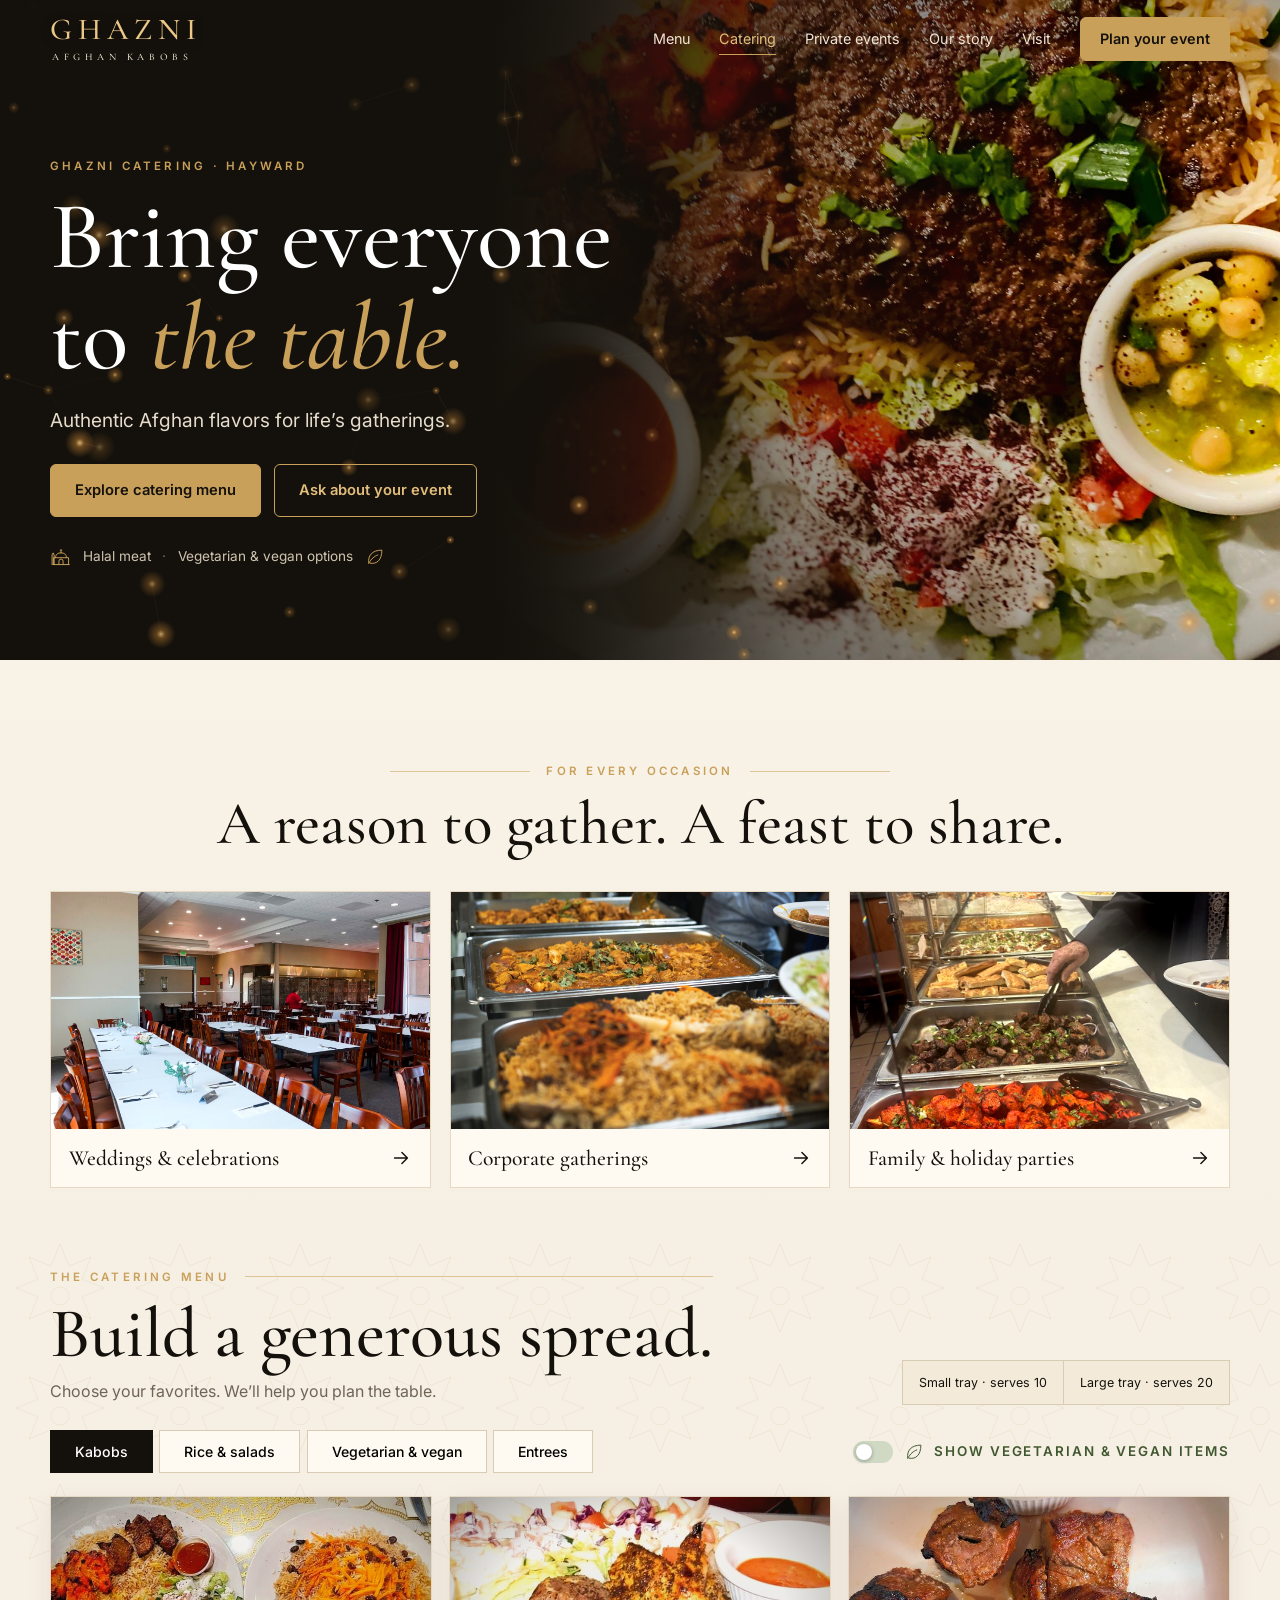
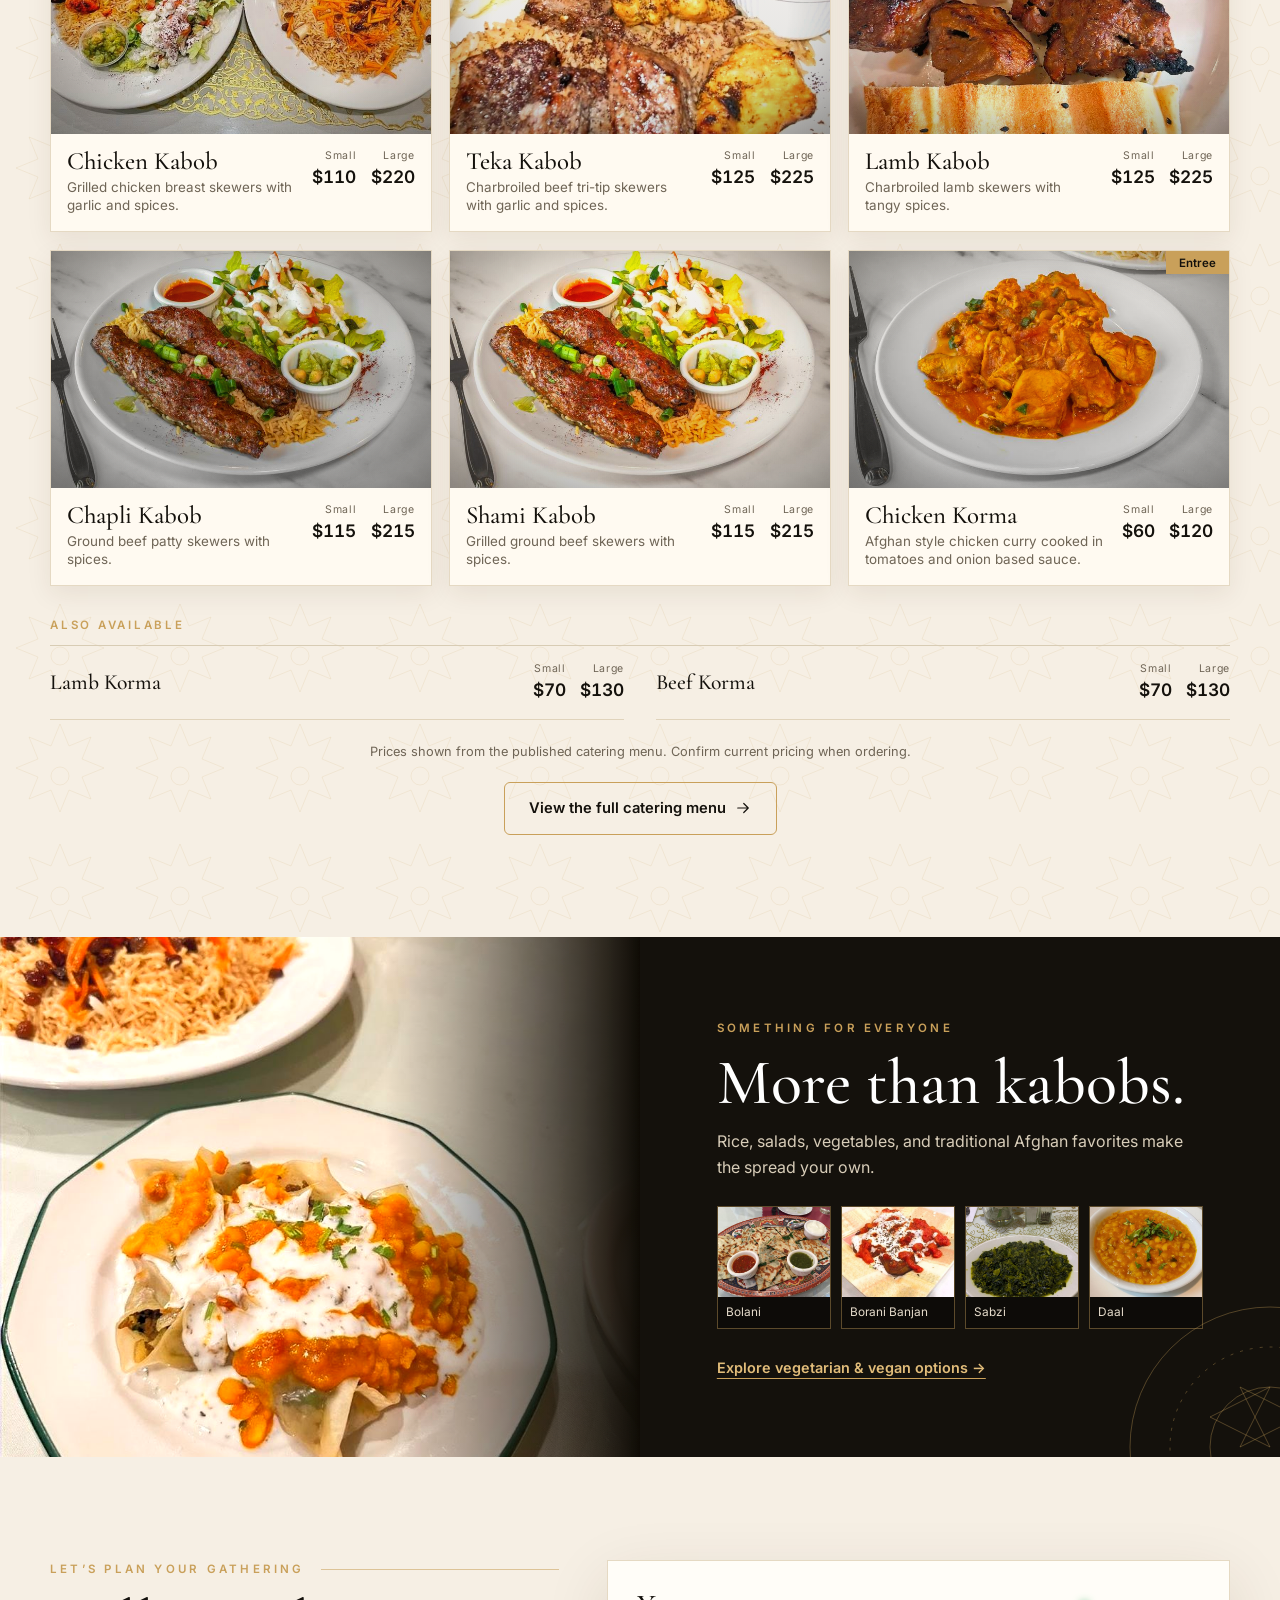
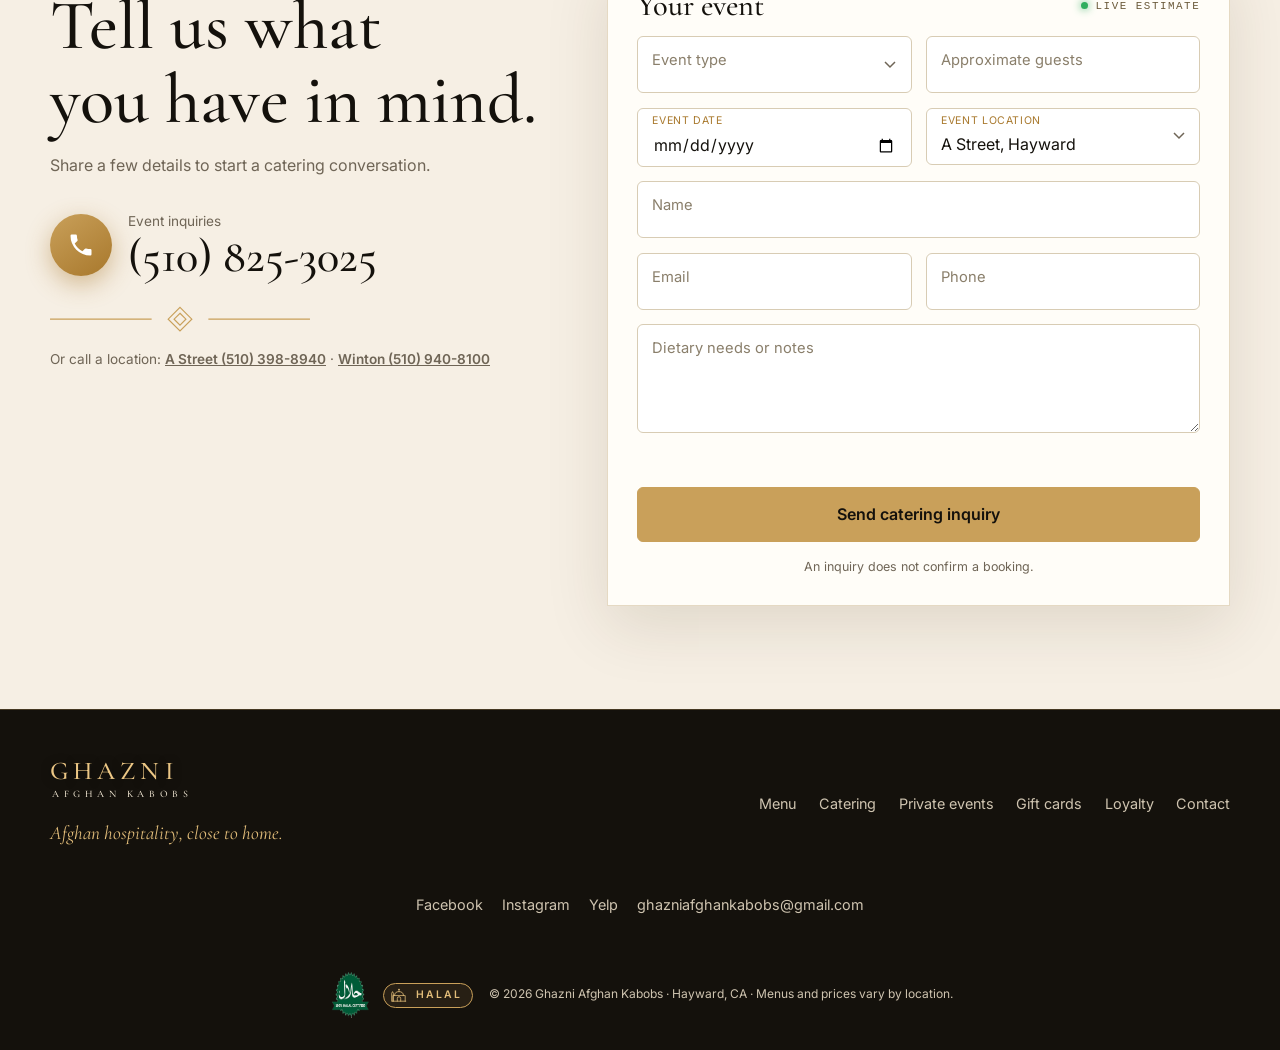
==== commit 7ba8ec72: "Catering page polish: graded photos, card grid, also-available list Co-Authored-By: Claude Sonnet 5." ====
--- a/catering.html
+++ b/catering.html
@@ -13,7 +13,7 @@
 <section class="cmenu" id="menu"><div class="wrap"><div class="cm-head"><div><div class="ey-line l"><span class="eyebrow">The catering menu</span></div><h2>Build a generous spread.</h2><p class="sub">Choose your favorites. We&rsquo;ll help you plan the table.</p></div>
 <div class="legend" aria-label="Tray sizes"><span>Small tray &middot; serves 10</span><span>Large tray &middot; serves 20</span></div></div>
 <div class="cm-tabs"><div class="tabs" id="tabs" role="tablist" aria-label="Catering categories"></div><label class="tog"><input type="checkbox" id="vegtog"><i></i><svg viewBox="0 0 32 32" fill="none" stroke="currentColor" stroke-width="1.4" stroke-linecap="round" stroke-linejoin="round" aria-hidden="true"><path d="M7 25C5 14 12 6 26 6c0 14-7 21-17 19M7 25c4-7 8-10 13-12"/></svg><span>Show vegetarian &amp; vegan items</span></label></div>
-<div class="cm-grid" id="cgrid" aria-live="polite"></div>
+<div class="cm-grid" id="cgrid" aria-live="polite"></div><div id="also"></div>
 <p class="cm-note">Prices shown from the published catering menu. Confirm current pricing when ordering.</p>
 <div class="c"><a class="btn btn-out" id="fullmenu" target="_blank" rel="noopener" href="#">View the full catering menu <svg viewBox="0 0 24 24" fill="none" stroke="currentColor" stroke-width="1.6" stroke-linecap="round" stroke-linejoin="round" aria-hidden="true"><path d="M5 12h14M13 6l6 6-6 6"/></svg></a></div></div></section>
 
@@ -43,14 +43,18 @@
 const PH={'Chicken Kabob':'murgh','Teka Kabob':'teka','Lamb Kabob':'lamb','Chapli Kabob':'chapli','Shami Kabob':'shami','Chicken Korma':'korma','White Rice':'rice','Brown Rice':'rice','House Salad':'salad','Grilled Chicken Salad':'chickensalad','Mixed Vegetables':'mixveg','Grilled Vegetables':'grilledveg','Bolani':'bolani','Borani Banjan':'borani','Sabzi':'sabzi','Daal':'daal','Lobia':'lobia','Mantu':'mantu','Quabili Pallow':'qabili','Fish Curry':'fish'};
 const VEGEXTRA=['White Rice','Brown Rice','House Salad'];
 const isVeg=(c,n)=>c==='Vegetarian & vegan'||VEGEXTRA.includes(n);
-const PLATE='<svg viewBox="0 0 400 400" fill="none" stroke="currentColor" aria-hidden="true"><polygon points="200,40 236,130 330,96 290,186 360,200 290,214 330,304 236,270 200,360 164,270 70,304 110,214 40,200 110,186 70,96 164,130" stroke-width="3"/><circle cx="200" cy="200" r="64" stroke-width="3"/></svg>';
+const PLATE_UNUSED='<svg viewBox="0 0 400 400" fill="none" stroke="currentColor" aria-hidden="true"><polygon points="200,40 236,130 330,96 290,186 360,200 290,214 330,304 236,270 200,360 164,270 70,304 110,214 40,200 110,186 70,96 164,130" stroke-width="3"/><circle cx="200" cy="200" r="64" stroke-width="3"/></svg>';
 let cur=G.catering[0].cat;
-function card(c,i){const k=PH[i[0]],badge=/Korma|Fish|Kofta|Mantu|Quabili|Aushak|Shola Goshti/.test(i[0])&&c!=='Vegetarian & vegan'?'<span class="badge">Entree</span>':'';
- return '<article class="mc rv in"><div class="mc-img">'+(k?'<img src="'+photo(k,900,600)+'" width="900" height="600" loading="lazy" alt="'+i[0]+'">':'<div class="mc-ph">'+PLATE+'</div>')+badge+'</div><div class="mc-b"><div class="mc-n"><h3>'+i[0]+'</h3><p>'+(i[1]||'')+'</p></div><div class="mc-p"><span><small>Small</small><b>$'+i[2]+'</b></span><span><small>Large</small><b>$'+i[3]+'</b></span></div></div></article>'}
+function pk(n){return n==='Brown Rice'?null:PH[n]}
+function card(c,i){const k=pk(i[0]),badge=/Korma|Fish|Kofta|Mantu|Quabili|Aushak|Shola Goshti/.test(i[0])&&c!=='Vegetarian & vegan'?'<span class="badge">Entree</span>':'';
+ return '<article class="mc rv in"><div class="mc-img"><img src="'+photo(k,900,600)+'" width="900" height="600" loading="lazy" alt="'+i[0]+'">'+badge+'</div><div class="mc-b"><div class="mc-n"><h3>'+i[0]+'</h3><p>'+(i[1]||'')+'</p></div><div class="mc-p"><span><small>Small</small><b>$'+i[2]+'</b></span><span><small>Large</small><b>$'+i[3]+'</b></span></div></div></article>'}
+function row(c,i){return '<div class="ar"><div><h4>'+i[0]+'</h4>'+(i[1]?'<p>'+i[1]+'</p>':'')+'</div><div class="mc-p"><span><small>Small</small><b>$'+i[2]+'</b></span><span><small>Large</small><b>$'+i[3]+'</b></span></div></div>'}
 function draw(){const veg=$('vegtog').checked;
  $('tabs').innerHTML=G.catering.map(c=>'<button role="tab" aria-selected="'+(!veg&&c.cat===cur)+'" data-k="'+c.cat+'" class="'+(!veg&&c.cat===cur?'on':'')+'">'+TAB[c.cat]+'</button>').join('');
- let out='';if(veg){G.catering.forEach(c=>c.items.forEach(i=>{if(isVeg(c.cat,i[0]))out+=card(c.cat,i)}))}else out=G.catering.find(c=>c.cat===cur).items.map(i=>card(cur,i)).join('');
- $('cgrid').innerHTML=out}
+ let list=[];if(veg){G.catering.forEach(c=>c.items.forEach(i=>{if(isVeg(c.cat,i[0]))list.push([c.cat,i])}))}else list=G.catering.find(c=>c.cat===cur).items.map(i=>[cur,i]);
+ const ph=list.filter(([c,i])=>pk(i[0])),n=Math.floor(ph.length/3)*3,cards=ph.slice(0,n),rest=list.filter(x=>!cards.includes(x));
+ $('cgrid').innerHTML=cards.map(([c,i])=>card(c,i)).join('');
+ $('also').innerHTML=rest.length?'<h4 class="al-h">Also available</h4><div class="alsol">'+rest.map(([c,i])=>row(c,i)).join('')+'</div>':''}
 $('tabs').addEventListener('click',e=>{const b=e.target.closest('[data-k]');if(b){cur=b.dataset.k;$('vegtog').checked=false;draw()}});
 $('vegtog').onchange=draw;
 $('vegjump').onclick=e=>{$('vegtog').checked=true;draw()};
--- a/css/style.css
+++ b/css/style.css
@@ -277,3 +277,27 @@
 .thumbs img{height:auto}
 .cform{position:relative;overflow:hidden}
 .tog{position:relative}.tog input{width:1px;height:1px;padding:0;border:0;min-height:0}
+
+/* ===== polish pass ===== */
+.mc-img{background:#14110c}
+.mc-img img{filter:saturate(1.18) contrast(1.06) brightness(.98);transform:scale(1.22);transform-origin:50% 55%}
+.mc:hover .mc-img img{transform:scale(1.3)}
+.mc-img::after{content:"";position:absolute;inset:0;pointer-events:none;background:radial-gradient(ellipse at 50% 50%,transparent 55%,rgba(20,17,12,.38)),linear-gradient(180deg,rgba(201,160,90,.06),rgba(20,17,12,.12))}
+.badge{z-index:2}
+.mc{box-shadow:0 8px 24px rgba(60,40,10,.08)}
+.mc-n h3{font-size:1.55rem}.mc-n p{font-size:.84rem}.mc-p b{font-size:1.08rem}
+.al-h{font:600 .72rem var(--sans);letter-spacing:.24em;text-transform:uppercase;color:var(--gold);margin:2rem 0 .8rem}
+.alsol{display:grid;grid-template-columns:repeat(2,1fr);gap:0 2rem;border-top:1px solid #d8ccb4}@media(max-width:700px){.alsol{grid-template-columns:1fr}}
+.ar{display:flex;justify-content:space-between;gap:1rem;padding:.95rem 0;border-bottom:1px solid #e0d3bb;align-items:center}.ar h4{font:500 1.35rem var(--serif)}.ar p{font-size:.8rem;color:var(--muted)}
+.occ-img{filter:saturate(1.15) contrast(1.05)}
+.occ-img::after{content:""}
+.cmenu{background:var(--cream) url("data:image/svg+xml,%3Csvg xmlns='http://www.w3.org/2000/svg' width='120' height='120' viewBox='0 0 120 120' fill='none' stroke='%23c9a05a' stroke-opacity='.13' stroke-width='1'%3E%3Cpath d='M60 8l9 22 22-9-9 22 22 9-22 9 9 22-22-9-9 22-9-22-22 9 9-22-22-9 22-9-9-22 22 9z'/%3E%3Ccircle cx='60' cy='60' r='9'/%3E%3C/svg%3E")}
+.occs{background:linear-gradient(180deg,#f9f3e7,var(--cream))}
+.chero{min-height:660px}.chero h1{font-size:clamp(3.2rem,7.5vw,6.4rem)}.chero-img{filter:saturate(1.15) contrast(1.06)}
+.chero-img::after{content:"";position:absolute;inset:0;background:radial-gradient(ellipse at 70% 50%,transparent 40%,rgba(20,17,12,.5))}
+.more-img{filter:saturate(1.15) contrast(1.05)}
+.more-txt h2{font-size:clamp(2.6rem,5vw,4rem)}
+.more::before{content:"";position:absolute;right:0;bottom:0;width:240px;height:240px;background:url("data:image/svg+xml,%3Csvg xmlns='http://www.w3.org/2000/svg' viewBox='0 0 240 240' fill='none' stroke='%23c9a05a' stroke-opacity='.35'%3E%3Cpath d='M240 0v240H0' stroke-width='0'/%3E%3Cpath d='M230 230l-30-60 60 30-60 30 30-60-60 30z'/%3E%3Ccircle cx='230' cy='230' r='60'/%3E%3Ccircle cx='230' cy='230' r='100' stroke-dasharray='3 7'/%3E%3Ccircle cx='230' cy='230' r='140'/%3E%3C/svg%3E") no-repeat right bottom/contain;pointer-events:none}
+.more{position:relative;overflow:hidden}
+.cm-head h2,.cplan-l h2{font-size:clamp(2.8rem,5.5vw,4.4rem)}
+.occs h2{font-size:clamp(2.4rem,5vw,3.8rem)}
